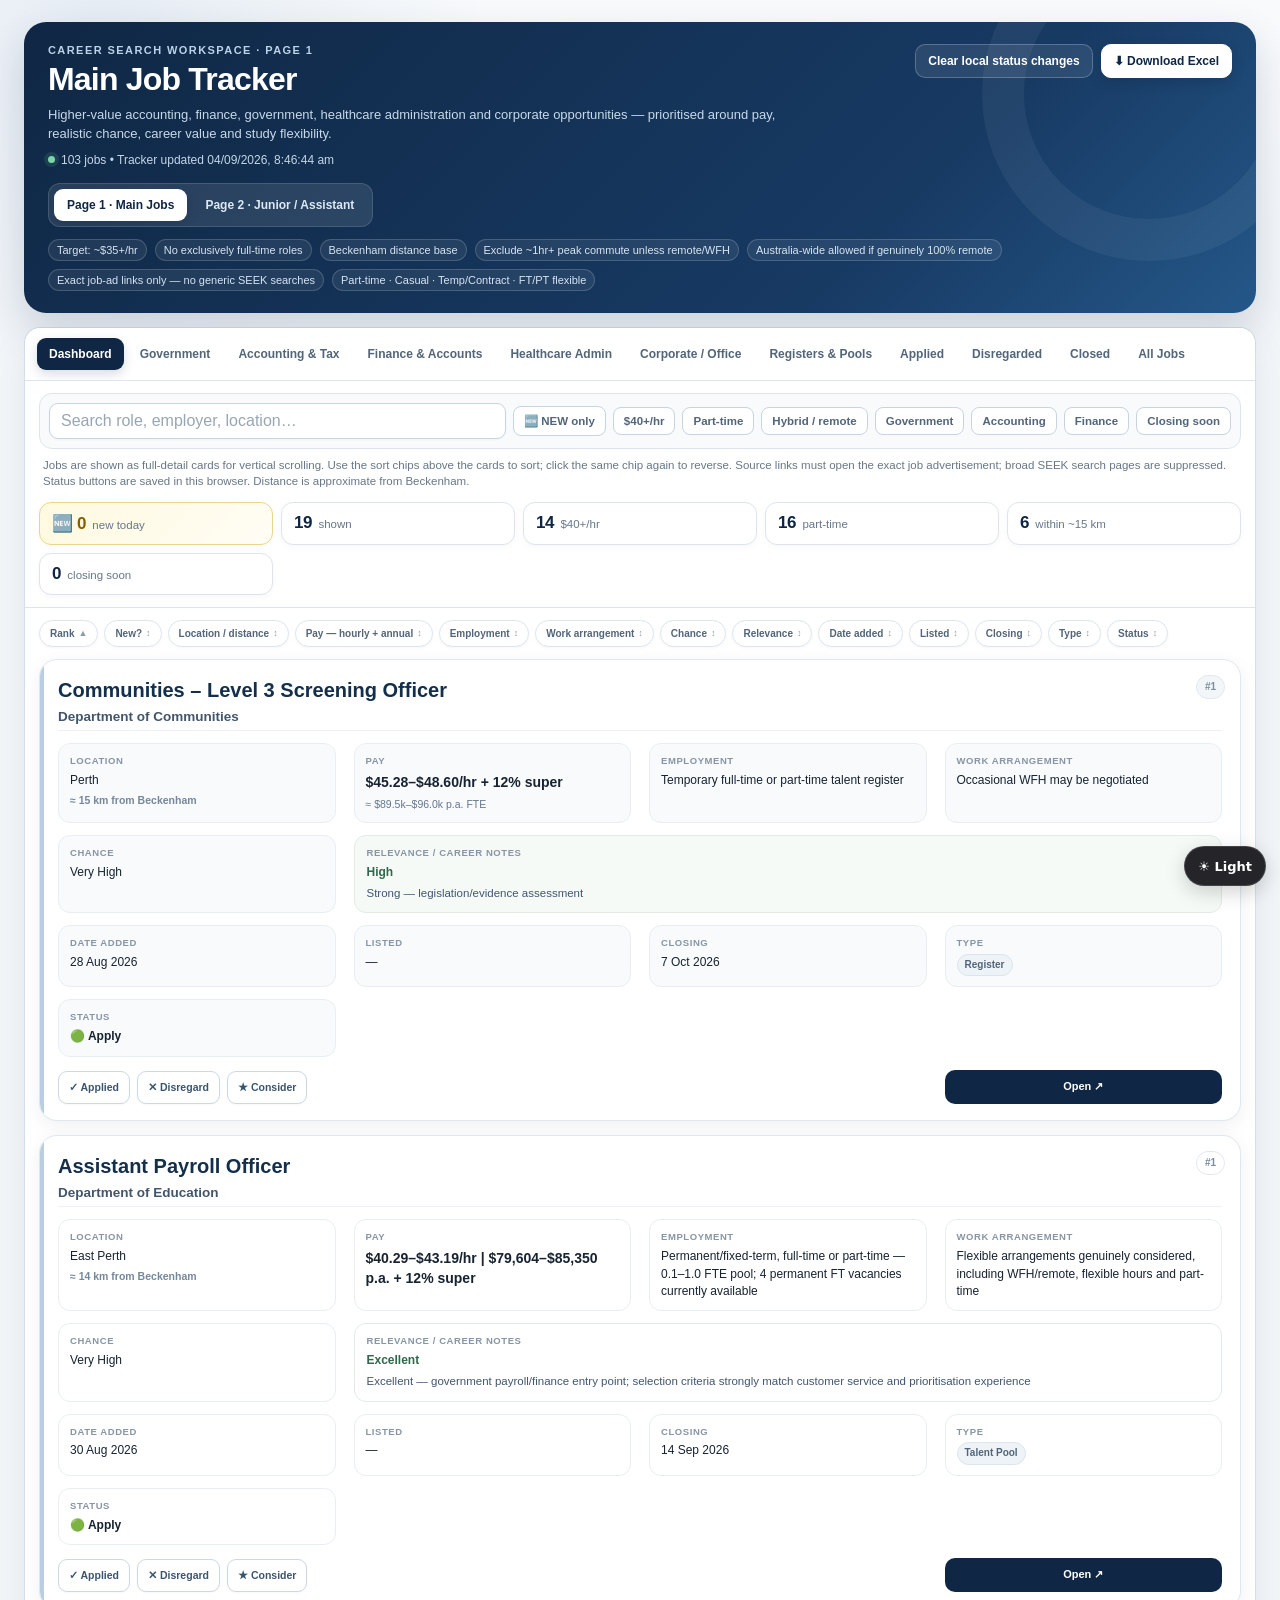
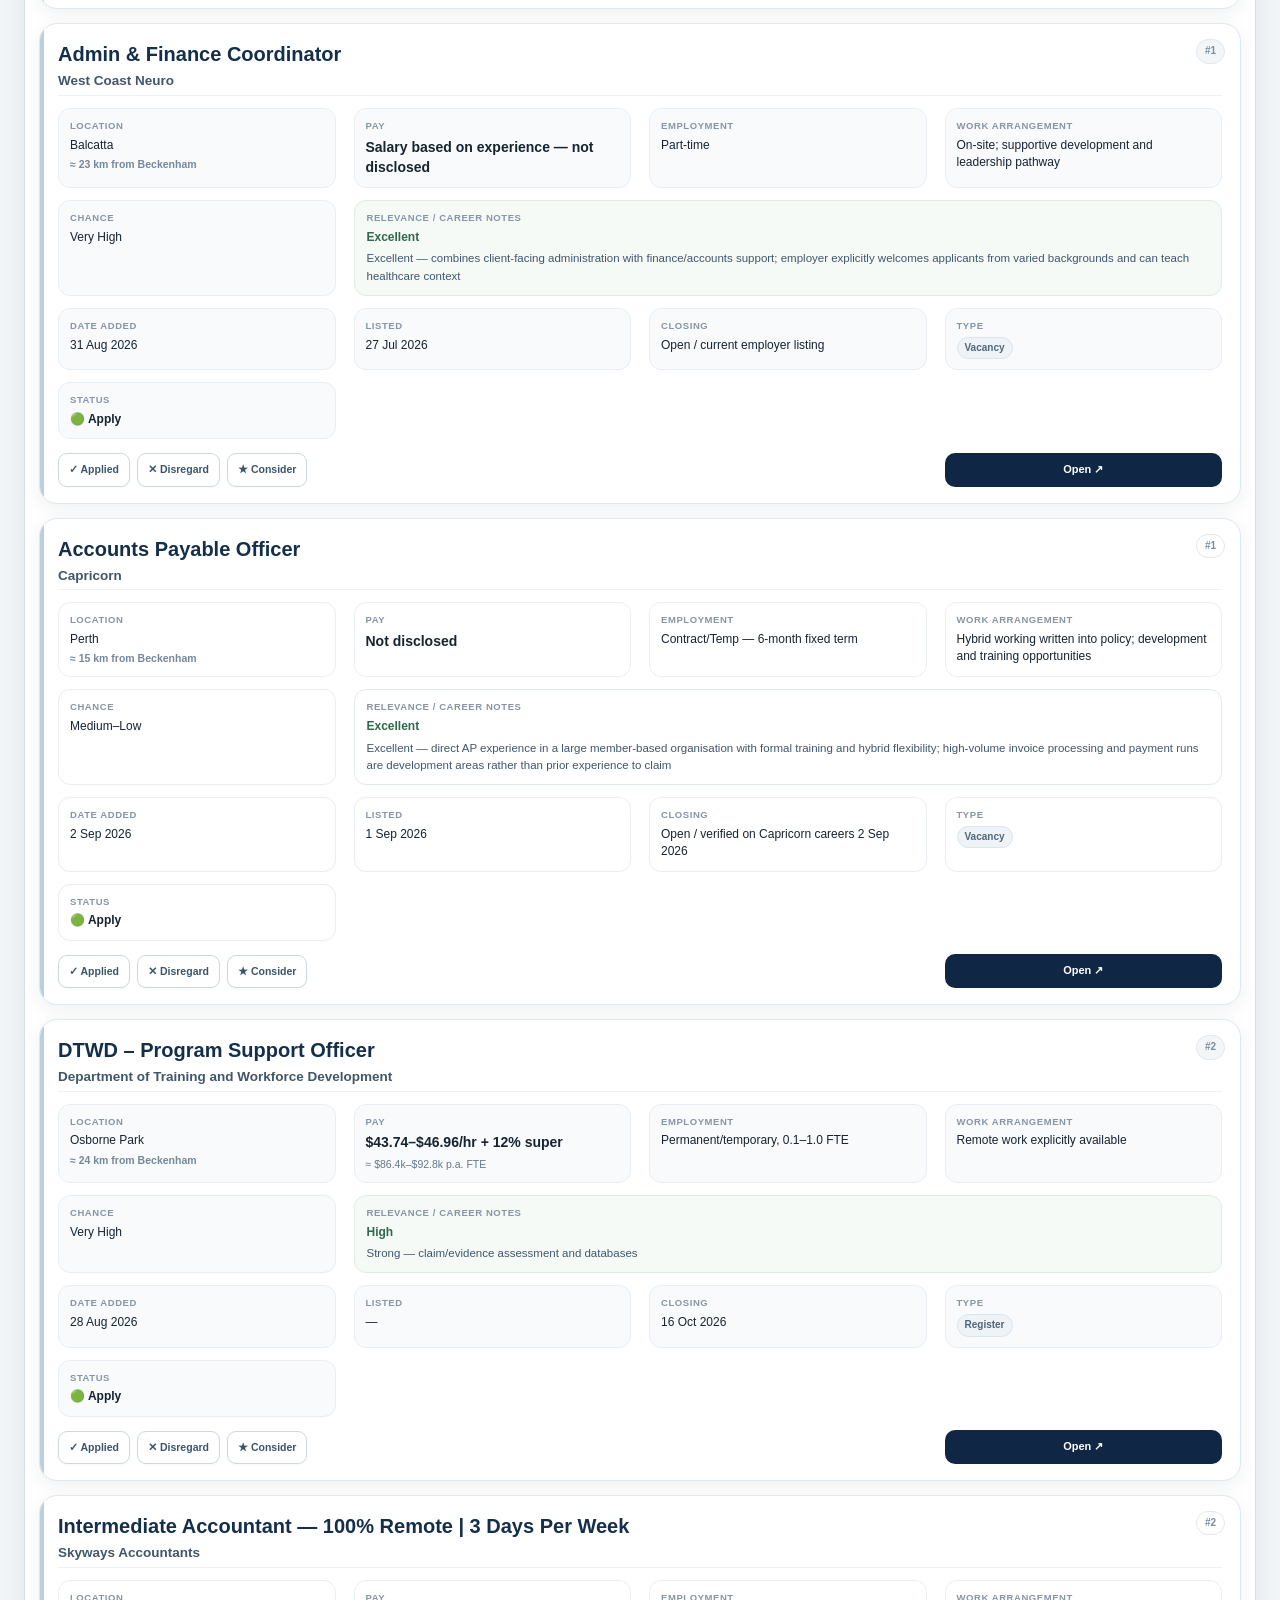
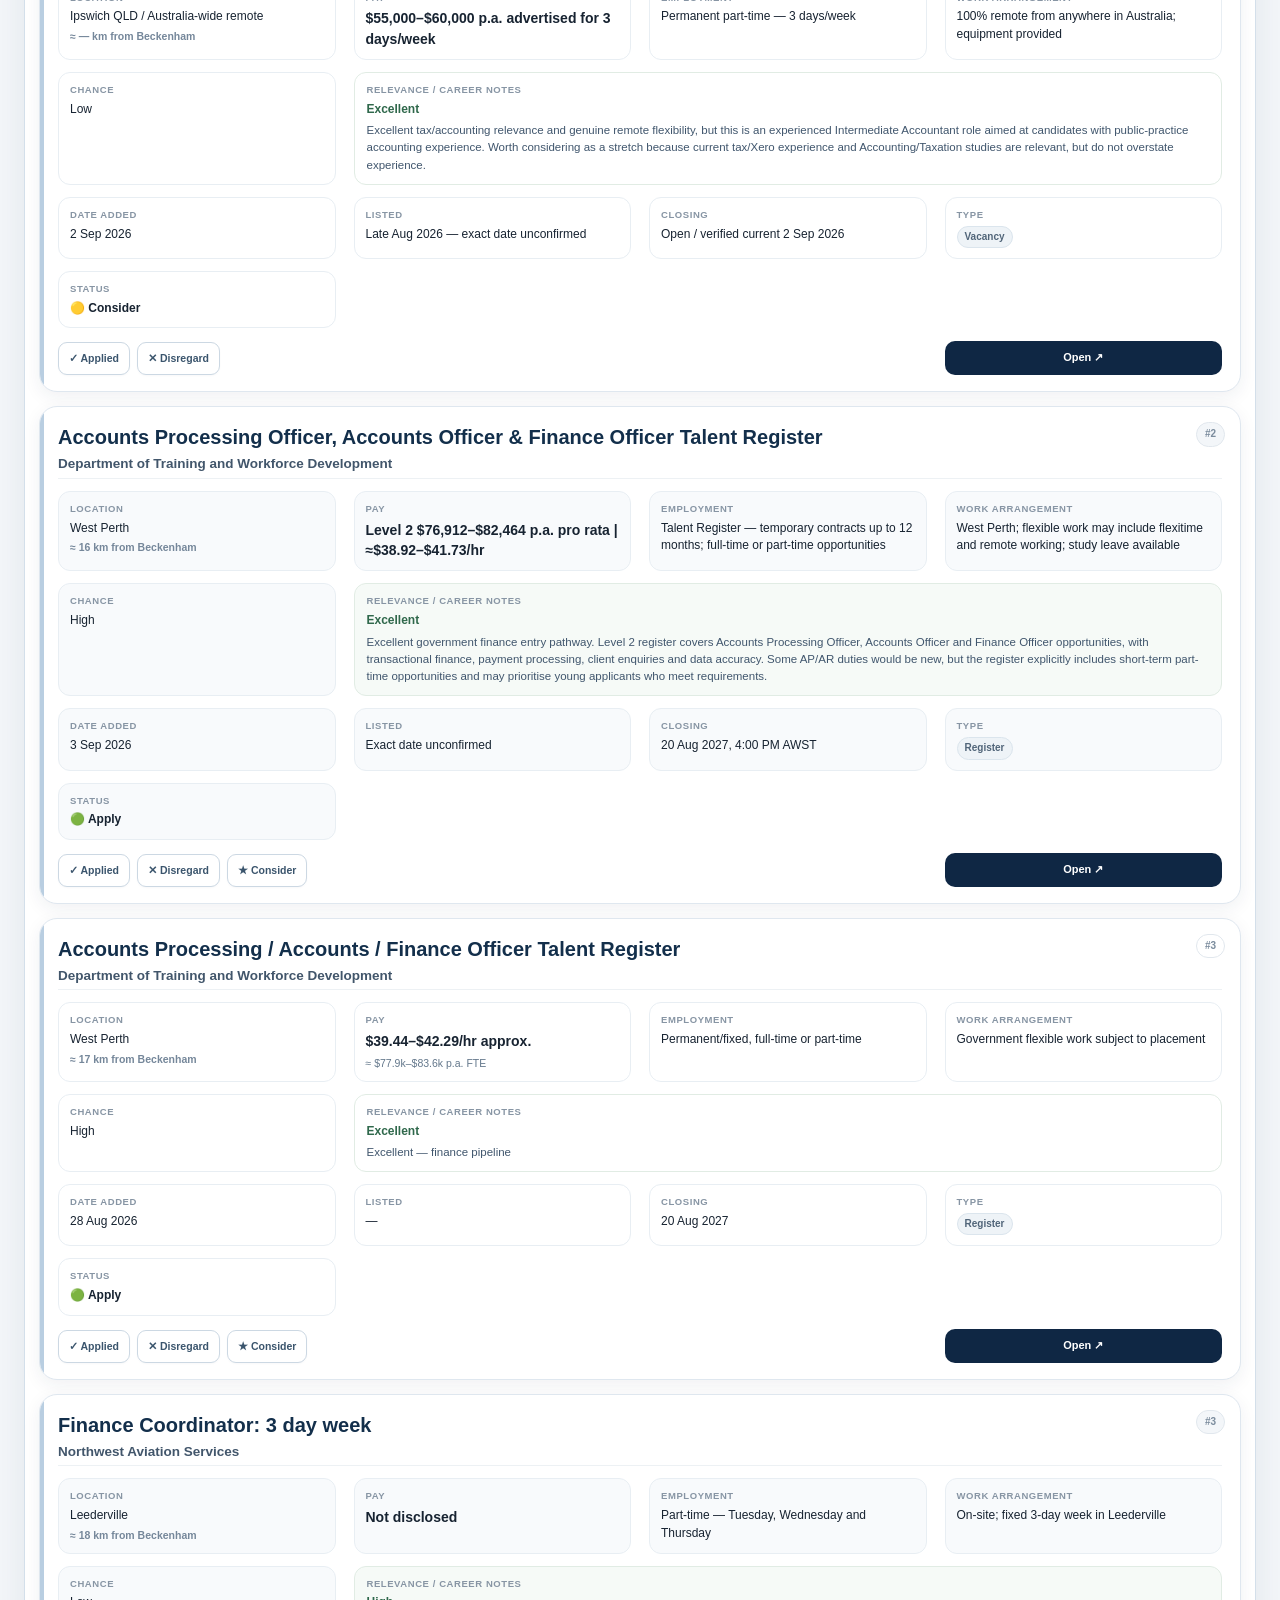
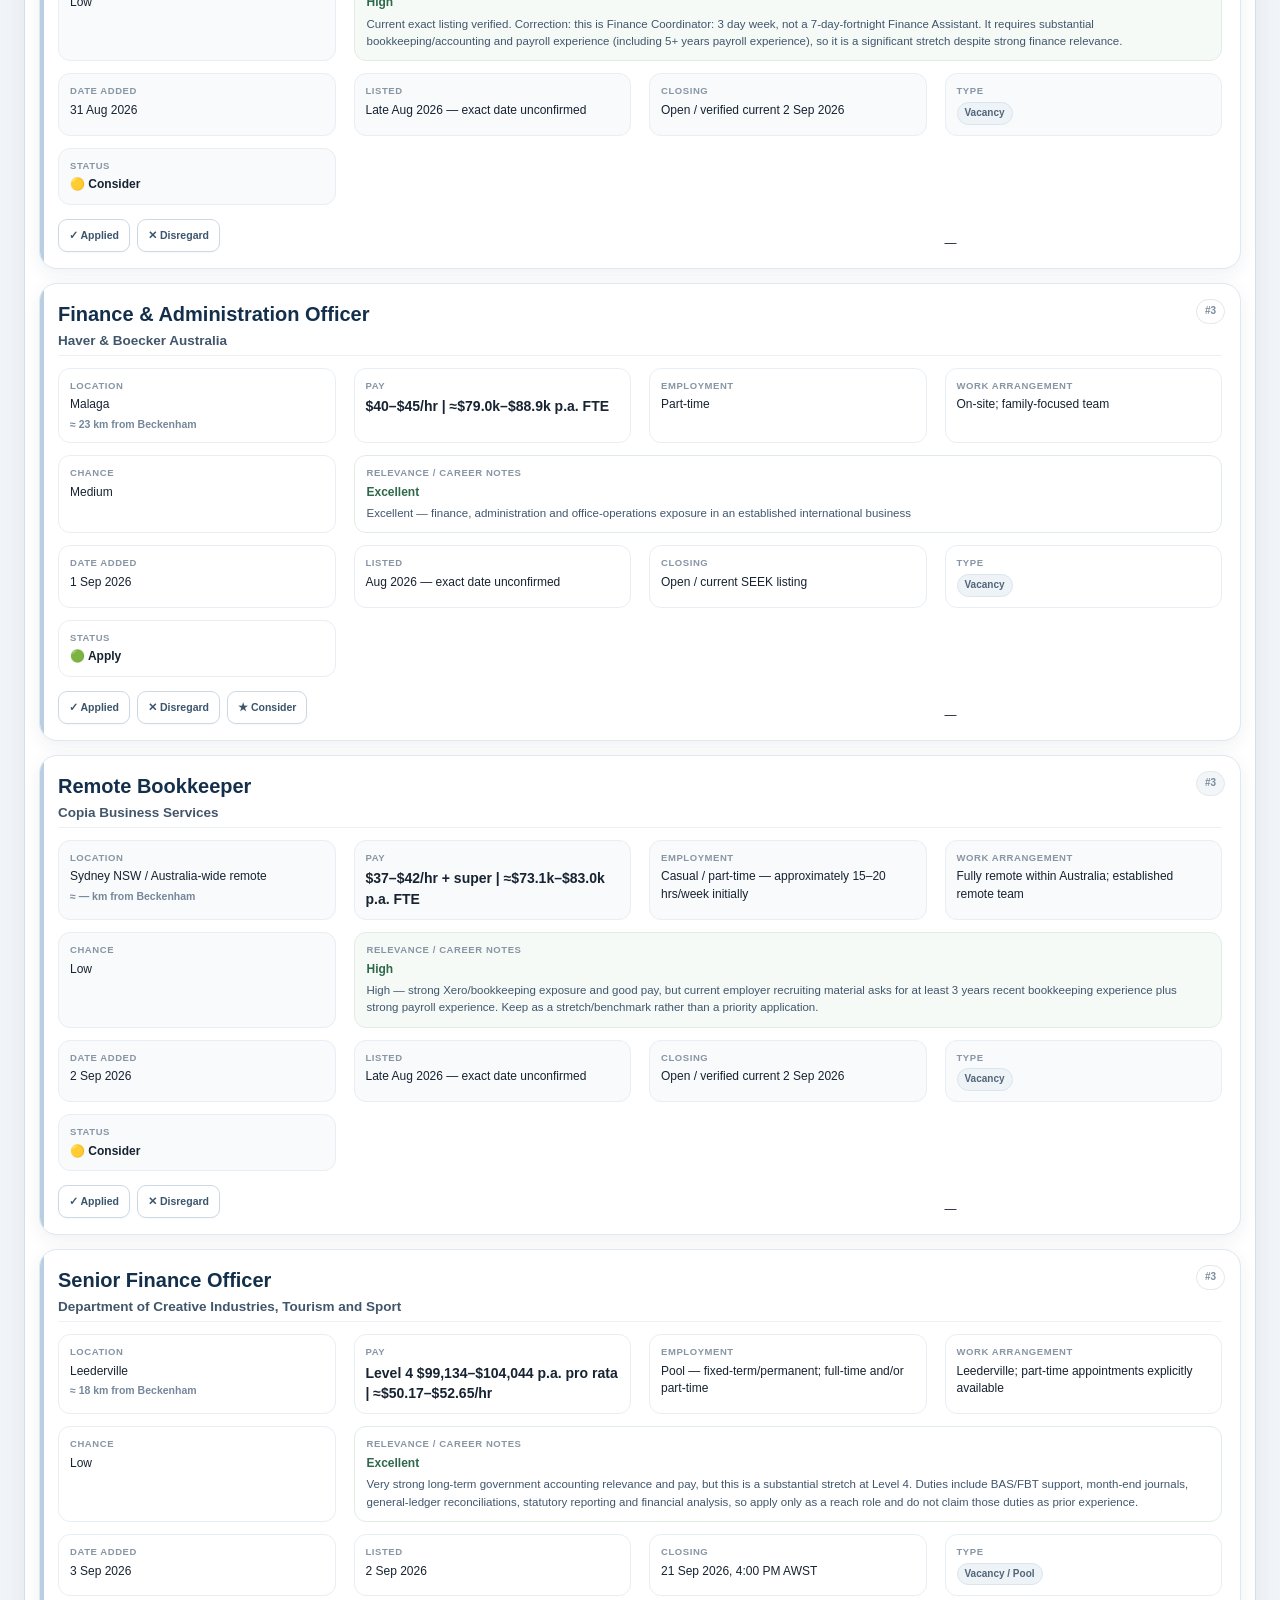
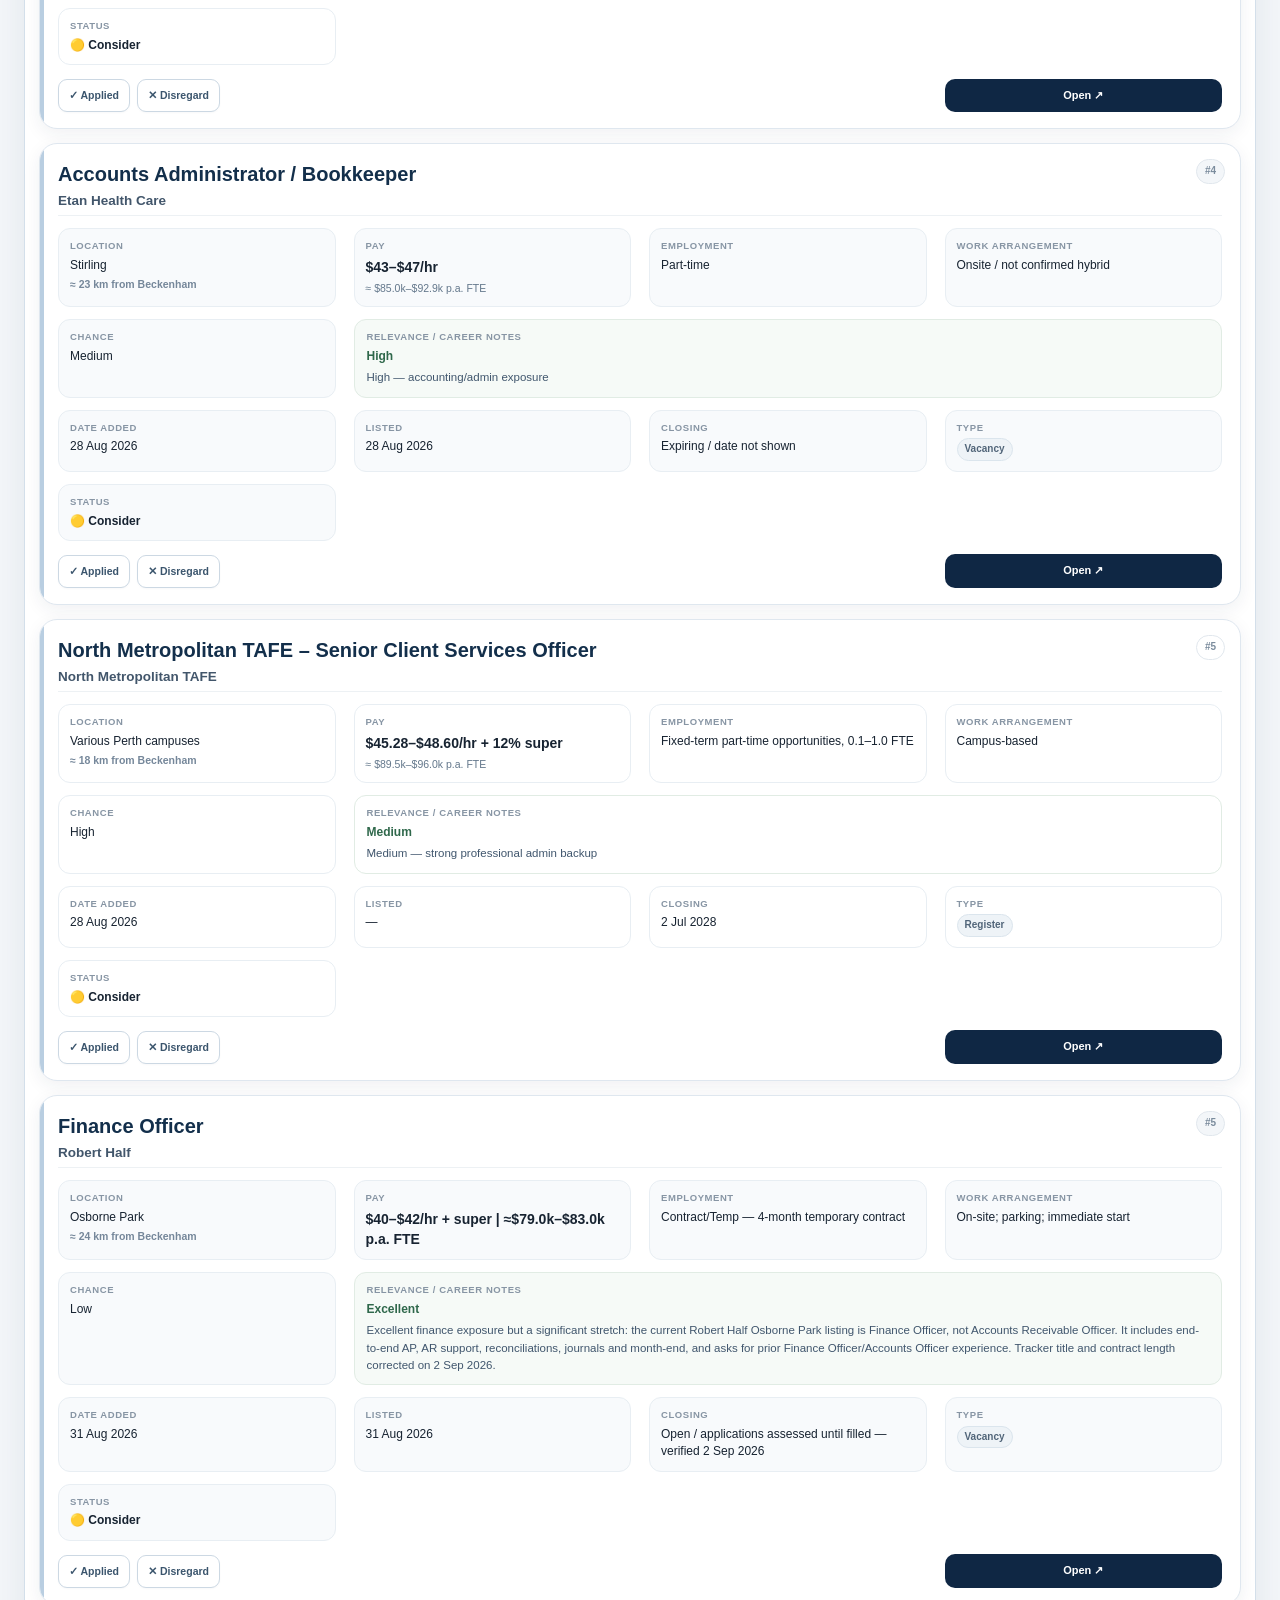
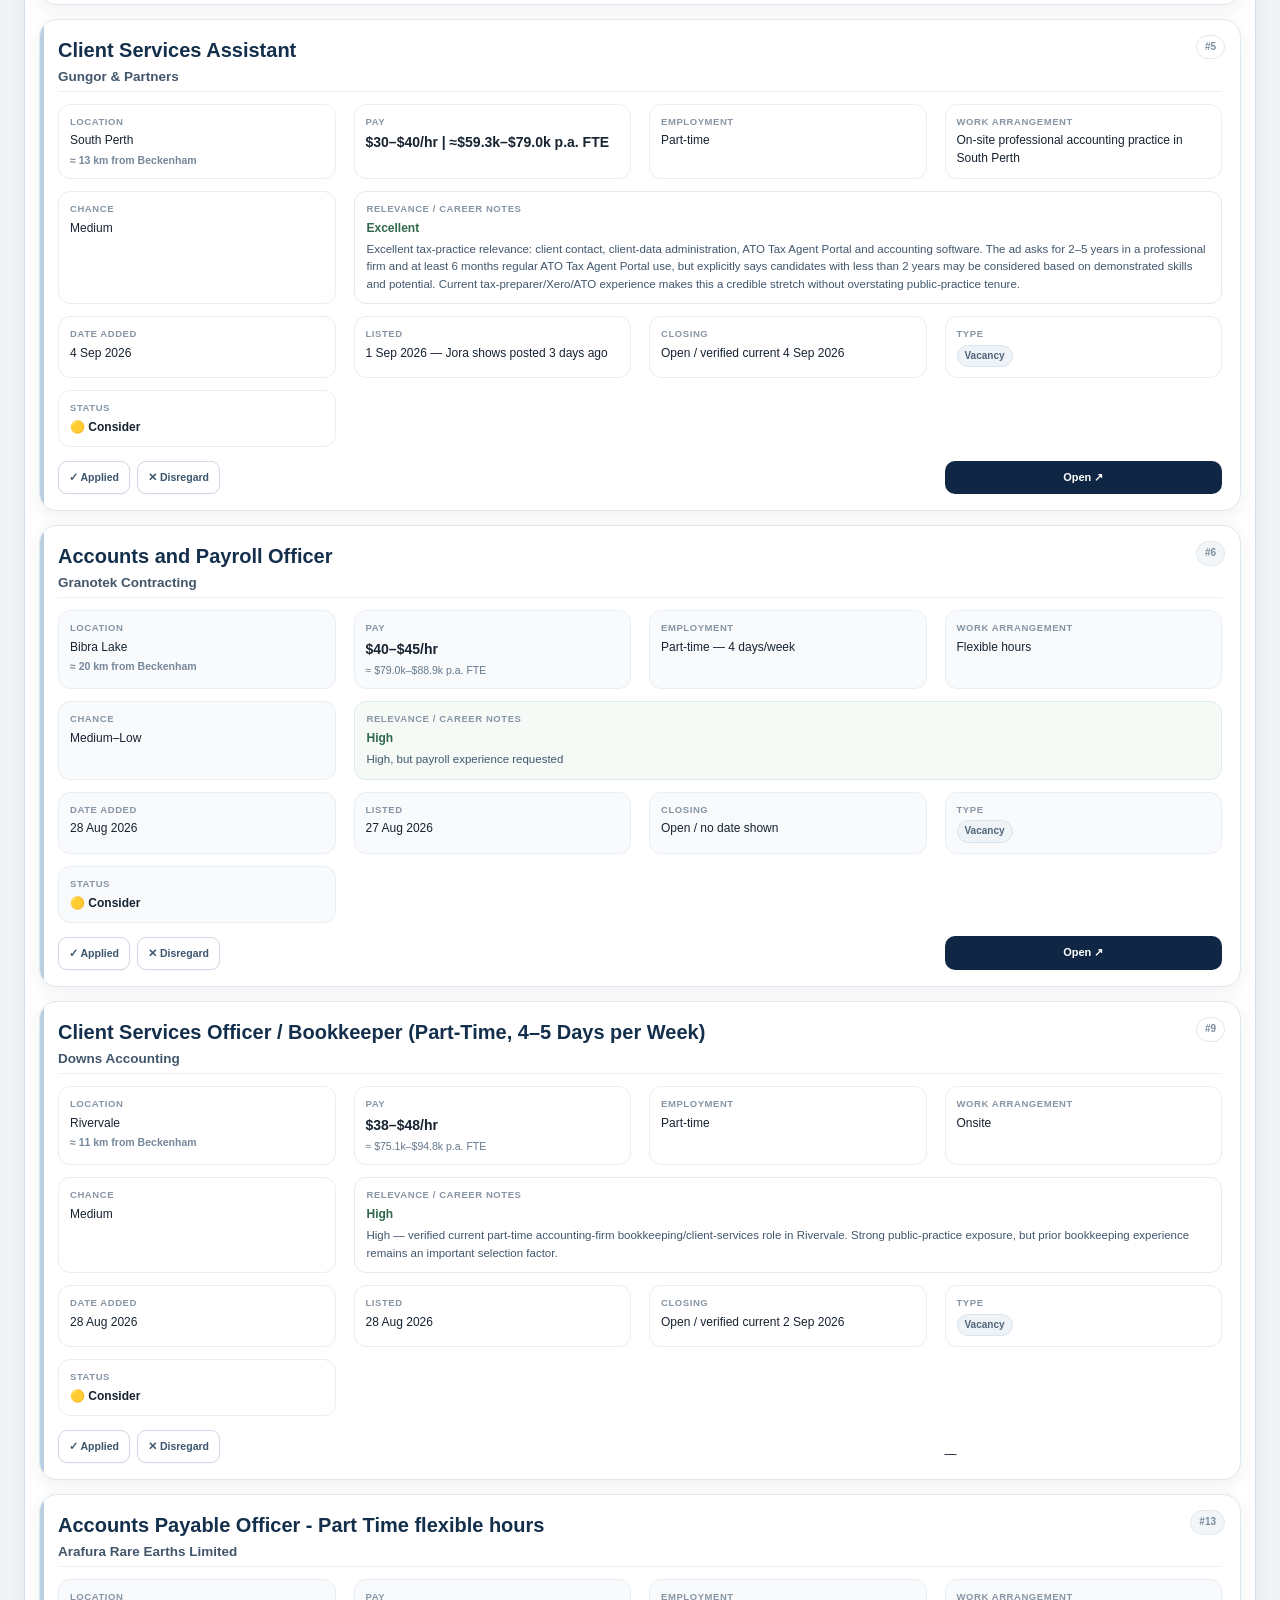
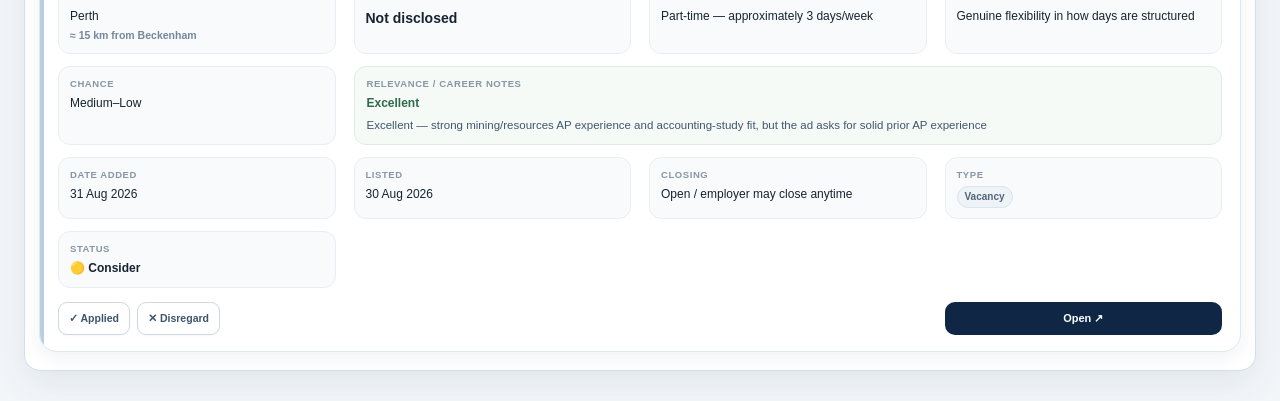
==== index.html @ 9e6ef03d "Use vertical card layout on main tracker" ====
<!doctype html>
<html lang="en">
<head>
<meta charset="utf-8">
<meta name="viewport" content="width=device-width,initial-scale=1">
<meta http-equiv="Cache-Control" content="no-cache, no-store, must-revalidate">
<meta http-equiv="Pragma" content="no-cache">
<meta http-equiv="Expires" content="0">
<title>CJ Job Application Tracker</title>
<meta name="description" content="Interactive accounting, finance, tax, government and administration job tracker.">
<link rel="stylesheet" href="styles.css?v=20260831-mobilecards1">
<link rel="stylesheet" href="cards.css?v=20260904-cardlayout1">
</head>
<body>
<div class="app">
  <header class="hero">
    <div class="topbar">
      <div class="brand">
        <div class="eyebrow">Career Search Workspace · Page 1</div>
        <h1>Main Job Tracker</h1>
        <div class="subtitle">Higher-value accounting, finance, government, healthcare administration and corporate opportunities — prioritised around pay, realistic chance, career value and study flexibility.</div>
        <div class="updated" id="updated">Starting tracker…</div>
      </div>
      <div class="actions">
        <button class="btn" onclick="clearLocalStatuses()">Clear local status changes</button>
        <button class="btn download" onclick="downloadExcel()">⬇ Download Excel</button>
      </div>
    </div>
    <nav class="page-switch" aria-label="Tracker pages">
      <a class="page-link active" href="index.html">Page 1 · Main Jobs</a>
      <a class="page-link" href="junior.html">Page 2 · Junior / Assistant</a>
    </nav>
    <div class="criteria-note">
      <span class="criteria-chip">Target: ~$35+/hr</span>
      <span class="criteria-chip">No exclusively full-time roles</span>
      <span class="criteria-chip">Beckenham distance base</span>
      <span class="criteria-chip">Exclude ~1hr+ peak commute unless remote/WFH</span>
      <span class="criteria-chip">Australia-wide allowed if genuinely 100% remote</span>
      <span class="criteria-chip">Exact job-ad links only — no generic SEEK searches</span>
      <span class="criteria-chip">Part-time · Casual · Temp/Contract · FT/PT flexible</span>
    </div>
  </header>
  <main class="workspace">
    <div class="tabs" id="tabs"></div>
    <div class="toolbar">
      <div class="controls">
        <input id="search" class="search" placeholder="Search role, employer, location…" oninput="render()">
        <button class="filter" data-filter="new" onclick="toggleFilter(this)">🆕 NEW only</button>
        <button class="filter" data-filter="40" onclick="toggleFilter(this)">$40+/hr</button>
        <button class="filter" data-filter="part" onclick="toggleFilter(this)">Part-time</button>
        <button class="filter" data-filter="hybrid" onclick="toggleFilter(this)">Hybrid / remote</button>
        <button class="filter" data-filter="gov" onclick="toggleFilter(this)">Government</button>
        <button class="filter" data-filter="acct" onclick="toggleFilter(this)">Accounting</button>
        <button class="filter" data-filter="fin" onclick="toggleFilter(this)">Finance</button>
        <button class="filter" data-filter="soon" onclick="toggleFilter(this)">Closing soon</button>
      </div>
      <div class="hint">Jobs are shown as full-detail cards for vertical scrolling. Use the sort chips above the cards to sort; click the same chip again to reverse. Source links must open the exact job advertisement; broad SEEK search pages are suppressed. Status buttons are saved in this browser. Distance is approximate from Beckenham.</div>
    </div>
    <div class="summary" id="summary"></div>
    <div class="tablewrap"><table id="tbl"><tr><td class="empty">Starting tracker…</td></tr></table></div>
  </main>
</div>
<script src="tracker-app.js?v=20260831-ui2"></script>
<script src="tracker-audit-overrides.js?v=20260902-fullaudit1"></script>
<script src="tracker-audit-livefix.js?v=20260904-gmailsync1"></script>
<script src="exact-source-policy.js?v=20260904-exact1"></script>
<script src="dark-mode.js"></script>
</body>
</html>
---- styles.css ----
:root{
  --nav:#0f2744;
  --nav-2:#173a63;
  --blue:#2463a3;
  --blue-2:#eaf2fb;
  --accent:#2f6ea8;
  --line:#dce5ee;
  --line-strong:#c7d4e1;
  --text:#172331;
  --muted:#667789;
  --muted-2:#8a98a6;
  --bg:#f3f6f9;
  --surface:#ffffff;
  --surface-2:#f8fafc;
  --success:#1f7a4d;
  --warning:#9a6b00;
  --shadow:0 12px 34px rgba(25,46,72,.08);
  --shadow-sm:0 4px 14px rgba(25,46,72,.06);
  --radius:16px;
}

*{box-sizing:border-box}
html{scroll-behavior:smooth}
body{
  margin:0;
  font-family:Inter,ui-sans-serif,-apple-system,BlinkMacSystemFont,"Segoe UI",Arial,sans-serif;
  color:var(--text);
  background:
    radial-gradient(circle at 8% 0%, rgba(43,101,160,.09), transparent 24rem),
    linear-gradient(180deg,#f8fafc 0,#f3f6f9 220px,#f3f6f9 100%);
  min-height:100vh;
}
button,input{font:inherit}
button,a{transition:background-color .16s ease,border-color .16s ease,color .16s ease,transform .16s ease,box-shadow .16s ease}
a{color:inherit}

.app{width:min(100%,1800px);margin:0 auto;padding:22px 24px 30px}

.hero{
  background:linear-gradient(135deg,var(--nav) 0%,var(--nav-2) 70%,#245788 100%);
  color:white;
  border-radius:22px;
  padding:22px 24px;
  box-shadow:0 18px 40px rgba(15,39,68,.16);
  margin-bottom:14px;
  position:relative;
  overflow:hidden;
}
.hero:after{content:"";position:absolute;right:-60px;top:-95px;width:250px;height:250px;border-radius:50%;border:42px solid rgba(255,255,255,.05);pointer-events:none}
.topbar{display:flex;gap:20px;align-items:flex-start;justify-content:space-between;flex-wrap:wrap;position:relative;z-index:1}
.brand{min-width:260px;max-width:760px}
.eyebrow{font-size:11px;font-weight:800;letter-spacing:.13em;text-transform:uppercase;color:#bcd2e8;margin-bottom:6px}
.brand h1{font-size:clamp(23px,2.5vw,34px);line-height:1.08;margin:0;color:#fff;letter-spacing:-.025em}
.subtitle{font-size:13px;line-height:1.5;color:#c8d9e9;margin-top:8px;max-width:780px}
.updated{font-size:12px;color:#c4d6e7;margin-top:9px;display:flex;align-items:center;gap:6px}
.updated:before{content:"";display:inline-block;width:7px;height:7px;border-radius:50%;background:#7ad5a7;box-shadow:0 0 0 4px rgba(122,213,167,.12)}
.actions{display:flex;gap:8px;flex-wrap:wrap;align-items:center}

.page-switch{display:flex;gap:5px;padding:5px;width:max-content;max-width:100%;overflow:auto;background:rgba(255,255,255,.1);border:1px solid rgba(255,255,255,.13);border-radius:12px;margin-top:16px;position:relative;z-index:1}
.page-link{text-decoration:none;white-space:nowrap;border-radius:9px;padding:9px 13px;font-size:12px;font-weight:750;color:#dce9f4}
.page-link:hover{background:rgba(255,255,255,.09);color:#fff}
.page-link.active{background:#fff;color:var(--nav);box-shadow:0 3px 10px rgba(0,0,0,.12)}

.btn{border:1px solid rgba(255,255,255,.22);background:rgba(255,255,255,.09);color:white;padding:9px 12px;border-radius:10px;cursor:pointer;font-weight:700;font-size:12px;box-shadow:none}
.btn:hover{background:rgba(255,255,255,.16);border-color:rgba(255,255,255,.35);transform:translateY(-1px)}
.download{background:#fff;color:var(--nav);border-color:#fff;box-shadow:0 5px 14px rgba(0,0,0,.12)}
.download:hover{background:#f2f7fb;border-color:#f2f7fb;color:var(--nav)}

.workspace{background:rgba(255,255,255,.94);border:1px solid rgba(207,220,232,.9);border-radius:var(--radius);box-shadow:var(--shadow);overflow:hidden}
.tabs{display:flex;gap:4px;overflow-x:auto;white-space:nowrap;padding:10px 12px;position:sticky;top:0;background:rgba(255,255,255,.97);backdrop-filter:blur(12px);border-bottom:1px solid var(--line);z-index:8;scrollbar-width:thin}
.tab{border:1px solid transparent;background:transparent;color:#526579;padding:8px 11px;border-radius:9px;cursor:pointer;font-size:12px;font-weight:750}
.tab:hover{background:#f0f5f9;color:var(--nav)}
.tab.active{background:var(--nav);color:white;box-shadow:0 4px 11px rgba(15,39,68,.16)}

.toolbar{padding:12px 14px 0}
.controls{display:flex;gap:7px;align-items:center;flex-wrap:wrap;background:var(--surface-2);border:1px solid var(--line);border-radius:13px;padding:9px;margin:0}
.search{min-width:260px;flex:1 1 320px;max-width:520px;border:1px solid var(--line-strong);background:#fff;color:var(--text);border-radius:9px;padding:8px 11px;outline:none;box-shadow:0 1px 2px rgba(27,48,70,.03)}
.search:focus{border-color:#8ab3d9;box-shadow:0 0 0 3px rgba(47,110,168,.10)}
.search::placeholder{color:#98a6b3}
.filter{border:1px solid var(--line-strong);background:#fff;color:#526579;padding:7px 10px;border-radius:8px;cursor:pointer;font-size:11.5px;font-weight:700;white-space:nowrap}
.filter:hover{border-color:#9eb8cf;color:var(--nav);background:#fafdff}
.filter.on{background:var(--blue-2);border-color:#9dc1e2;color:#164f82;box-shadow:inset 0 0 0 1px rgba(36,99,163,.06)}

.hint{font-size:11.5px;color:var(--muted);margin:8px 4px 0;line-height:1.45}
.summary{display:grid;grid-template-columns:repeat(5,minmax(120px,1fr));gap:8px;padding:12px 14px}
.kpi{background:#fff;border:1px solid var(--line);border-radius:12px;padding:10px 12px;font-size:11.5px;color:var(--muted);box-shadow:0 2px 6px rgba(24,45,68,.03)}
.kpi b{font-size:17px;color:var(--nav);margin-right:3px;letter-spacing:-.02em}
.newcount{background:linear-gradient(135deg,#fff9df,#fffdf5);border-color:#ead68a}
.newcount b{color:#846000}

.tablewrap{overflow:auto;background:white;border-top:1px solid var(--line);max-height:68vh;scrollbar-color:#b9c7d4 transparent;scrollbar-width:thin}
table{border-collapse:separate;border-spacing:0;width:max-content;min-width:100%;font-size:12px}
th{position:sticky;top:0;background:#edf3f8;color:#36506a;padding:9px 10px;border-right:1px solid #dbe4ec;border-bottom:1px solid #ccd9e4;text-align:left;z-index:3;white-space:nowrap;font-size:10.5px;letter-spacing:.045em;text-transform:uppercase;font-weight:800}
th.sortable{cursor:pointer;user-select:none}
th.sortable:hover{background:#e3edf5;color:var(--nav)}
th .arrow{font-size:9px;margin-left:4px;opacity:.65}
td{padding:9px 10px;border-bottom:1px solid #edf1f4;border-right:1px solid #f0f3f6;vertical-align:top;max-width:330px;line-height:1.38;background:#fff}
tbody tr:nth-child(even) td{background:#fbfcfd}
tbody tr:hover td{background:#f2f7fb}
.role{font-weight:780;min-width:230px;color:#183a59;font-size:12.5px}
.employer{min-width:190px;font-weight:650;color:#31495f}
.distance{white-space:nowrap;font-weight:650;font-size:10.5px;color:#75879a;margin-top:3px}
.annual{font-size:10.5px;color:#63778b;margin-top:4px;white-space:nowrap}
.newpill{display:inline-flex;align-items:center;background:#fff4bd;border:1px solid #e6ca62;color:#795a00;border-radius:999px;padding:3px 7px;font-size:9.5px;font-weight:850;white-space:nowrap}
.status{font-weight:750;white-space:nowrap}
.rowactions{display:flex;gap:4px;flex-wrap:wrap;min-width:205px}
.rowbtn{border:1px solid #ccd8e3;background:#fff;color:#3b556d;padding:5px 7px;border-radius:7px;cursor:pointer;font-size:10.5px;font-weight:700;box-shadow:0 1px 2px rgba(24,45,68,.03)}
.rowbtn:hover{background:#eaf2f8;border-color:#9cb8d0;color:#173d61;transform:translateY(-1px)}
.link{display:inline-flex;align-items:center;color:#1765a5;text-decoration:none;font-weight:750;white-space:nowrap}
.link:hover{text-decoration:underline;color:#0e4c80}
.badge{display:inline-block;padding:3px 7px;border-radius:999px;background:#eef3f7;border:1px solid #dbe5ed;color:#516579;font-size:9.5px;font-weight:750;white-space:nowrap}
.empty,.error{padding:44px;text-align:center;color:#718294;background:#fff!important}
.error{color:#8b1e1e}

.criteria-note{display:flex;align-items:center;gap:8px;flex-wrap:wrap;margin-top:12px;color:#d6e4f1;font-size:11px;position:relative;z-index:1}
.criteria-chip{padding:4px 8px;border:1px solid rgba(255,255,255,.16);background:rgba(255,255,255,.07);border-radius:999px;white-space:nowrap}

@media(max-width:1000px){.summary{grid-template-columns:repeat(3,minmax(110px,1fr))}}

@media(max-width:700px){
  .app{padding:8px}
  body{background:#f3f6f9}
  .hero{padding:15px 14px;border-radius:16px;margin-bottom:9px;box-shadow:0 8px 24px rgba(15,39,68,.13)}
  .hero:after{display:none}
  .brand{min-width:0;width:100%}
  .eyebrow{font-size:9px;margin-bottom:4px}
  .brand h1{font-size:21px}
  .subtitle{font-size:11.5px;line-height:1.4;margin-top:6px}
  .updated{font-size:10.5px;margin-top:8px}
  .actions{width:100%;gap:6px}
  .actions .btn{flex:1 1 auto;text-align:center;padding:8px 9px;font-size:10.5px}
  .page-switch{width:100%;margin-top:12px}
  .page-link{flex:1 0 auto;text-align:center;padding:8px 10px;font-size:10.5px}
  .criteria-note{gap:5px;margin-top:9px;overflow-x:auto;flex-wrap:nowrap;padding-bottom:2px}
  .criteria-chip{font-size:9.5px;padding:4px 7px}

  .workspace{border-radius:14px;background:transparent;border:0;box-shadow:none;overflow:visible}
  .tabs{position:sticky;top:0;border:1px solid var(--line);border-radius:12px;padding:7px;background:rgba(255,255,255,.97);box-shadow:0 4px 14px rgba(25,46,72,.06);margin-bottom:8px}
  .tab{font-size:10.5px;padding:7px 9px}
  .toolbar{padding:0}
  .controls{padding:8px;border-radius:12px;background:#fff;box-shadow:var(--shadow-sm)}
  .search{min-width:100%;max-width:none;font-size:12px;padding:9px 10px}
  .filter{font-size:10px;padding:6px 8px}
  .hint{font-size:10px;margin:7px 5px 0}
  .summary{grid-template-columns:repeat(2,minmax(0,1fr));padding:9px 0;gap:6px}
  .kpi{padding:8px 9px;font-size:10px;border-radius:10px}
  .kpi b{font-size:15px}

  /* Mobile: keep sort controls, turn each data row into a job card. */
  .tablewrap{overflow:visible;max-height:none;border:0;background:transparent;padding:0 0 14px}
  table{display:block;width:100%;min-width:0;font-size:12px}
  thead{display:block;overflow-x:auto;padding:0 0 7px;scrollbar-width:none;-webkit-overflow-scrolling:touch}
  thead::-webkit-scrollbar{display:none}
  thead tr{display:flex;gap:6px;width:max-content;padding:0 1px}
  th{position:static;display:none;border:1px solid var(--line);background:#fff;color:#516579;border-radius:999px;padding:6px 9px;font-size:9.5px;text-transform:none;letter-spacing:0;box-shadow:0 1px 3px rgba(24,45,68,.03)}
  th.sortable{display:block}
  th.sortable:hover{background:#eef5fb}

  tbody{display:grid;gap:12px}
  tbody tr{display:flex;flex-direction:column;position:relative;background:#fff;border:1px solid #dfe7ef;border-radius:18px;padding:15px 15px 14px;box-shadow:0 5px 18px rgba(25,46,72,.065);overflow:hidden}
  tbody tr:after{content:"";position:absolute;left:0;top:0;bottom:0;width:3px;background:#b9cee1}
  tbody tr:hover{box-shadow:0 8px 24px rgba(25,46,72,.10)}
  tbody tr:nth-child(even) td,tbody tr:hover td{background:transparent}
  td{display:block;width:100%;max-width:none;border:0;background:transparent!important;padding:0;line-height:1.4}

  /* Card order */
  td:nth-child(1){order:0;position:absolute;right:13px;top:13px;width:auto;color:#7b8c9d;font-size:9.5px;font-weight:800;background:#f3f6f9!important;border:1px solid #e1e7ed;border-radius:999px;padding:3px 7px}
  td:nth-child(1)::before{content:"#"}
  td:nth-child(2){display:none;order:0;margin-bottom:7px}
  td:nth-child(2):has(.newpill){display:block}
  td:nth-child(3){order:1;padding-right:54px;font-size:17px;line-height:1.22;color:#132f4b;font-weight:800;margin-bottom:4px}
  td:nth-child(4){order:2;font-size:13px;font-weight:650;color:#42566b;margin-bottom:10px}
  td:nth-child(5){order:3;font-size:12px;color:#283d52;margin-bottom:4px}
  td:nth-child(5) .distance{font-size:10.5px;color:#7a8a9b;margin-top:2px}
  td:nth-child(6){order:4;font-size:15px;color:#15283c;margin:7px 0 10px;line-height:1.35}
  td:nth-child(6) b{font-weight:800}
  td:nth-child(6) .annual{white-space:normal;font-size:10.5px;margin-top:2px;color:#6b7e90}

  /* Key details presented like compact listing bullets. */
  td:nth-child(7),td:nth-child(8){order:5;display:grid;grid-template-columns:12px 1fr;gap:6px;font-size:11.5px;color:#40566d;padding:3px 0}
  td:nth-child(7)::before,td:nth-child(8)::before{content:"•";font-weight:900;color:#6c87a2}
  td:nth-child(8){order:6}

  td:nth-child(9),td:nth-child(10),td:nth-child(14),td:nth-child(15){display:flex;align-items:center;gap:6px;width:max-content;max-width:100%;border-radius:999px;padding:5px 8px!important;font-size:10px;margin-top:7px}
  td:nth-child(9){order:7;background:#edf5fb!important;color:#315b80;font-weight:700}
  td:nth-child(9)::before{content:"Chance:";font-weight:500;color:#71879a}
  td:nth-child(10){order:8;background:#eef7f1!important;color:#2f684b}
  td:nth-child(10)::before{content:"Fit:";font-weight:600;color:#668673}
  td:nth-child(10) div{display:none}

  td:nth-child(11),td:nth-child(12),td:nth-child(13){order:9;display:grid;grid-template-columns:78px 1fr;gap:8px;border-top:1px solid #eef2f5;padding-top:6px!important;margin-top:6px;font-size:10.5px;color:#53687c}
  td:nth-child(11)::before{content:"Added";font-weight:750;color:#8a98a6}
  td:nth-child(12){order:10}
  td:nth-child(12)::before{content:"Listed";font-weight:750;color:#8a98a6}
  td:nth-child(13){order:11}
  td:nth-child(13)::before{content:"Closing";font-weight:750;color:#8a98a6}

  td:nth-child(14){order:12;background:#f2f5f8!important;color:#526579}
  td:nth-child(14)::before{content:"Type:";font-weight:500;color:#8a98a6}
  td:nth-child(14) .badge{padding:0;border:0;background:transparent;font-size:10px;color:inherit}
  td:nth-child(15){order:13;background:#f6f8fa!important;color:#344d64;font-weight:750}
  td:nth-child(15)::before{content:"Status:";font-weight:500;color:#8a98a6}

  td:nth-child(16){order:14;margin-top:12px;padding-top:11px!important;border-top:1px solid #e9eef3}
  .rowactions{display:grid;grid-template-columns:repeat(2,minmax(0,1fr));gap:7px;min-width:0}
  .rowbtn{width:100%;padding:8px 7px;border-radius:9px;font-size:10.5px;background:#f9fbfc}
  td:nth-child(17){order:15;margin-top:7px}
  td:nth-child(17) .link{display:flex;justify-content:center;width:100%;padding:9px 11px;border-radius:10px;background:var(--nav);color:#fff;text-decoration:none;font-size:11px}
  td:nth-child(17) .link:hover{background:var(--nav-2);text-decoration:none}

  .newpill{font-size:9.5px;padding:3px 7px}
  .empty,.error{display:block!important;position:static!important;width:100%!important;padding:26px 14px!important;border-radius:14px!important;text-align:center}
}
---- cards.css ----
/* Card-first tracker layout: preserve sorting/filtering while removing horizontal table scrolling. */
.tablewrap{
  overflow:visible!important;
  max-height:none!important;
  background:transparent!important;
  border-top:1px solid var(--line);
  padding:12px 14px 18px;
}

table{
  display:block!important;
  width:100%!important;
  min-width:0!important;
  font-size:12px;
}

thead{
  display:block!important;
  padding:0 0 12px;
  overflow:visible!important;
}

thead tr{
  display:flex!important;
  flex-wrap:wrap!important;
  gap:6px!important;
  width:100%!important;
  padding:0!important;
}

th{
  position:static!important;
  display:none!important;
  width:auto!important;
  border:1px solid var(--line)!important;
  border-radius:999px!important;
  background:#fff!important;
  color:#526579!important;
  padding:7px 10px!important;
  font-size:10px!important;
  text-transform:none!important;
  letter-spacing:0!important;
  box-shadow:0 1px 3px rgba(24,45,68,.04);
}

th.sortable{
  display:inline-flex!important;
  align-items:center;
  cursor:pointer;
}

th.sortable:hover{
  background:#eef5fb!important;
  color:var(--nav)!important;
}

tbody{
  display:grid!important;
  grid-template-columns:1fr;
  gap:14px;
}

tbody tr{
  display:grid!important;
  grid-template-columns:repeat(4,minmax(0,1fr));
  gap:12px 18px;
  position:relative;
  background:#fff;
  border:1px solid #dfe7ef;
  border-radius:18px;
  padding:18px 18px 16px;
  box-shadow:0 5px 18px rgba(25,46,72,.065);
  overflow:hidden;
}

tbody tr:after{
  content:"";
  position:absolute;
  left:0;
  top:0;
  bottom:0;
  width:4px;
  background:#b9cee1;
}

tbody tr:hover{
  box-shadow:0 8px 24px rgba(25,46,72,.10);
}

tbody tr:nth-child(even) td,
tbody tr:hover td{
  background:transparent!important;
}

td{
  display:block!important;
  width:auto!important;
  min-width:0!important;
  max-width:none!important;
  border:0!important;
  background:transparent!important;
  padding:0!important;
  line-height:1.45;
  color:var(--text);
}

.role,.employer{min-width:0!important}

/* Rank */
td:nth-child(1){
  position:absolute!important;
  right:15px!important;
  top:15px!important;
  width:auto!important;
  color:#7b8c9d!important;
  font-size:10px!important;
  font-weight:800!important;
  background:#f3f6f9!important;
  border:1px solid #e1e7ed!important;
  border-radius:999px!important;
  padding:4px 8px!important;
  z-index:2;
}
td:nth-child(1)::before{content:"#"}

/* New pill */
td:nth-child(2){
  grid-column:1/-1;
  margin-bottom:-3px;
  min-height:0;
}
td:nth-child(2):not(:has(.newpill)){display:none!important}

/* Title + employer */
td:nth-child(3){
  grid-column:1/-1;
  padding-right:70px!important;
  font-size:20px!important;
  line-height:1.2!important;
  color:#132f4b!important;
  font-weight:820!important;
  margin-bottom:-7px;
}

td:nth-child(4){
  grid-column:1/-1;
  font-size:13.5px!important;
  font-weight:700!important;
  color:#42566b!important;
  padding-bottom:4px!important;
  border-bottom:1px solid #edf1f4!important;
}

/* Detail labels */
td:nth-child(5)::before{content:"Location"}
td:nth-child(6)::before{content:"Pay"}
td:nth-child(7)::before{content:"Employment"}
td:nth-child(8)::before{content:"Work arrangement"}
td:nth-child(9)::before{content:"Chance"}
td:nth-child(10)::before{content:"Relevance / career notes"}
td:nth-child(11)::before{content:"Date added"}
td:nth-child(12)::before{content:"Listed"}
td:nth-child(13)::before{content:"Closing"}
td:nth-child(14)::before{content:"Type"}
td:nth-child(15)::before{content:"Status"}

td:nth-child(n+5):nth-child(-n+15)::before{
  display:block;
  margin-bottom:4px;
  color:#8795a4;
  font-size:9.5px;
  font-weight:850;
  letter-spacing:.06em;
  text-transform:uppercase;
}

td:nth-child(5),td:nth-child(6),td:nth-child(7),td:nth-child(8),
td:nth-child(9),td:nth-child(11),td:nth-child(12),td:nth-child(13),
td:nth-child(14),td:nth-child(15){
  background:#f8fafc!important;
  border:1px solid #e8eef3!important;
  border-radius:12px!important;
  padding:10px 11px!important;
}

td:nth-child(6){font-size:14px}
td:nth-child(6) .annual{white-space:normal!important}

td:nth-child(10){
  grid-column:2/-1;
  background:#f6faf7!important;
  border:1px solid #e1ece4!important;
  border-radius:12px!important;
  padding:10px 12px!important;
}

td:nth-child(10) b{
  display:inline-block;
  margin-bottom:4px;
  color:#2f684b;
}

td:nth-child(10) div{
  display:block!important;
  color:#40566d;
  font-size:11.5px;
  line-height:1.5;
}

.distance{
  white-space:normal!important;
  margin-top:3px!important;
}

.badge{font-size:10px!important}
.status{white-space:normal!important}

/* Actions + source */
td:nth-child(16){
  grid-column:1/4;
  padding-top:2px!important;
}

td:nth-child(17){
  grid-column:4;
  align-self:end;
}

.rowactions{
  display:flex!important;
  flex-wrap:wrap!important;
  gap:7px!important;
  min-width:0!important;
}

.rowbtn{
  width:auto!important;
  padding:8px 10px!important;
  border-radius:9px!important;
  font-size:10.5px!important;
}

td:nth-child(17) .link{
  display:flex!important;
  justify-content:center;
  width:100%;
  padding:9px 11px;
  border-radius:10px;
  background:var(--nav);
  color:#fff;
  text-decoration:none;
  font-size:11px;
}

td:nth-child(17) .link:hover{
  background:var(--nav-2);
  text-decoration:none;
}

.empty,.error{
  display:block!important;
  position:static!important;
  width:100%!important;
  padding:28px 14px!important;
  border-radius:14px!important;
  text-align:center;
}

@media(max-width:900px){
  tbody tr{grid-template-columns:repeat(2,minmax(0,1fr))}
  td:nth-child(10){grid-column:1/-1}
  td:nth-child(16){grid-column:1}
  td:nth-child(17){grid-column:2}
}

@media(max-width:700px){
  .tablewrap{padding:0 0 14px!important;border-top:0}
  thead{padding:0 0 9px}
  thead tr{gap:5px!important}
  th.sortable{padding:6px 8px!important;font-size:9.5px!important}
  tbody{gap:12px!important}
  tbody tr{
    grid-template-columns:1fr!important;
    gap:9px!important;
    padding:15px 15px 14px!important;
  }
  td:nth-child(2),td:nth-child(3),td:nth-child(4),td:nth-child(5),td:nth-child(6),td:nth-child(7),td:nth-child(8),td:nth-child(9),td:nth-child(10),td:nth-child(11),td:nth-child(12),td:nth-child(13),td:nth-child(14),td:nth-child(15),td:nth-child(16),td:nth-child(17){grid-column:1/-1!important}
  td:nth-child(3){font-size:17px!important;padding-right:55px!important}
  td:nth-child(4){font-size:12.5px!important}
  td:nth-child(16){margin-top:3px}
  td:nth-child(17){margin-top:-2px}
  .rowactions{display:grid!important;grid-template-columns:repeat(2,minmax(0,1fr))!important}
  .rowbtn{width:100%!important}
}
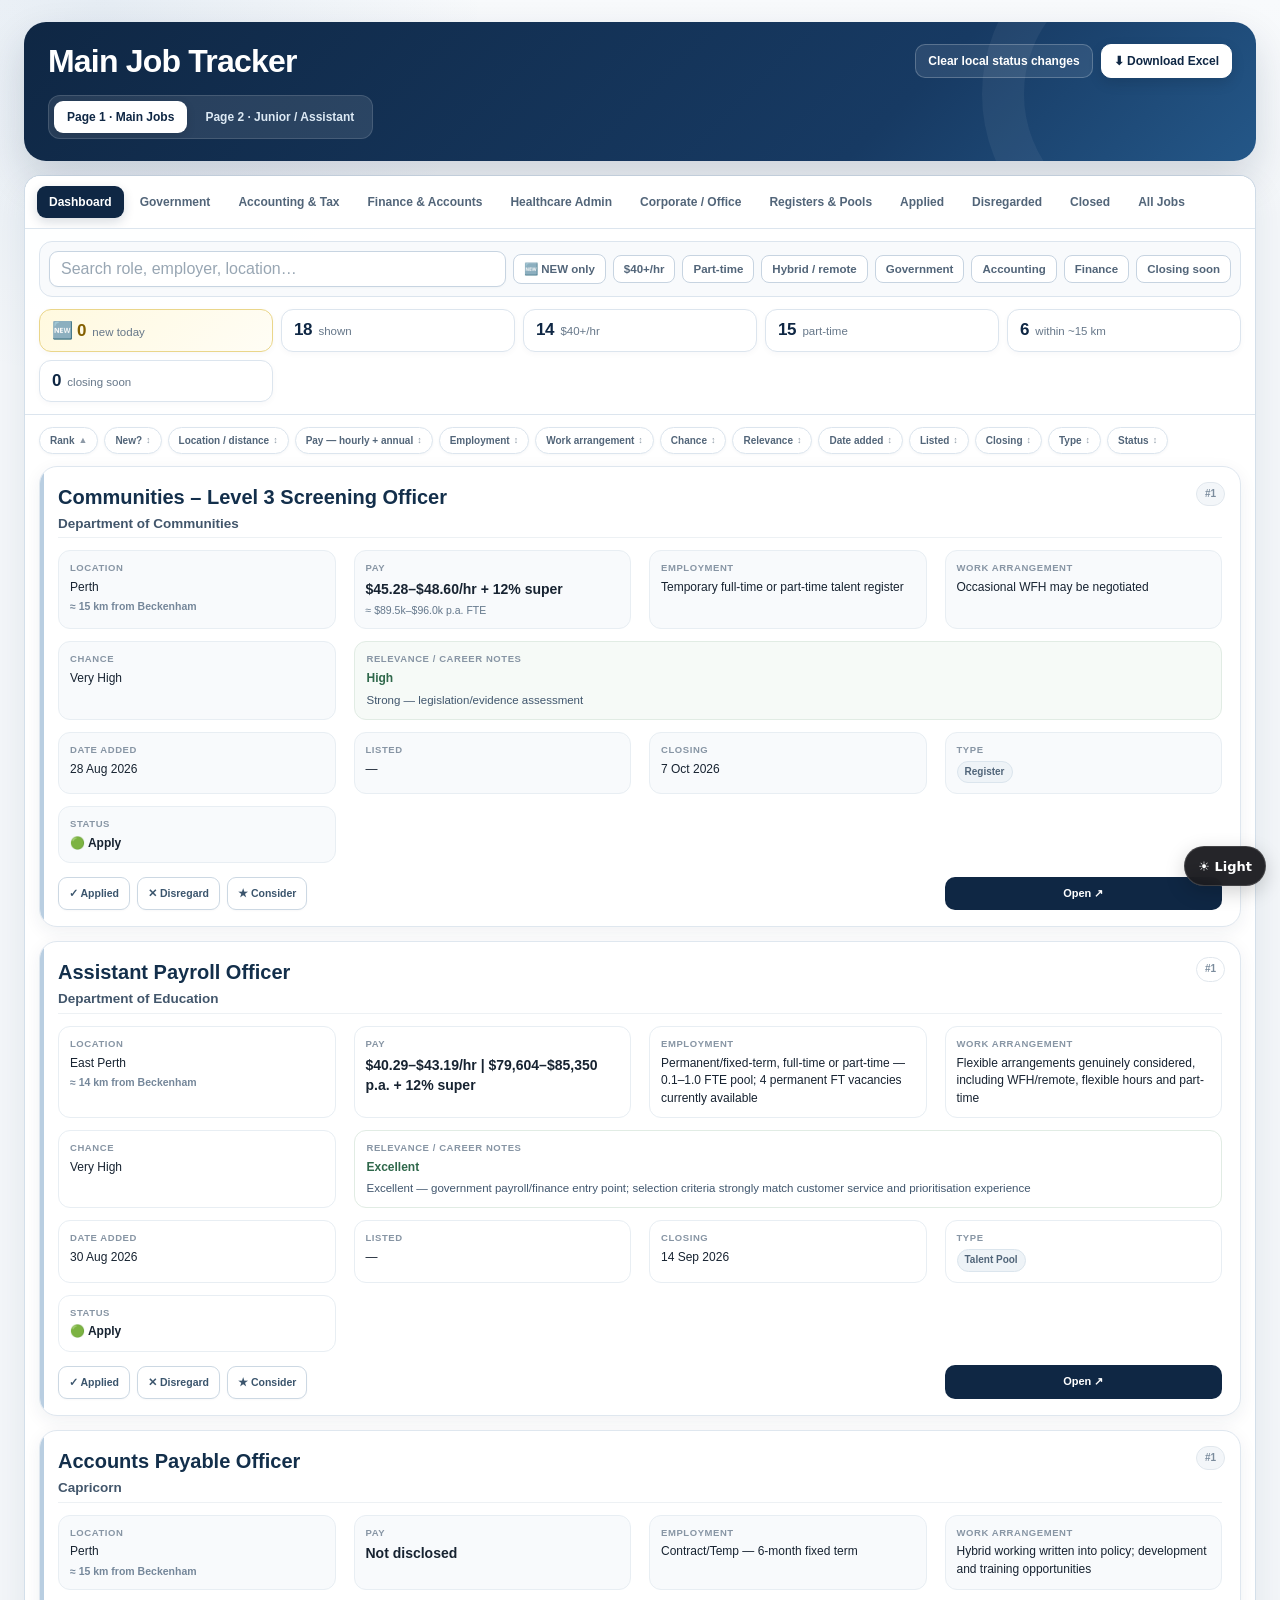
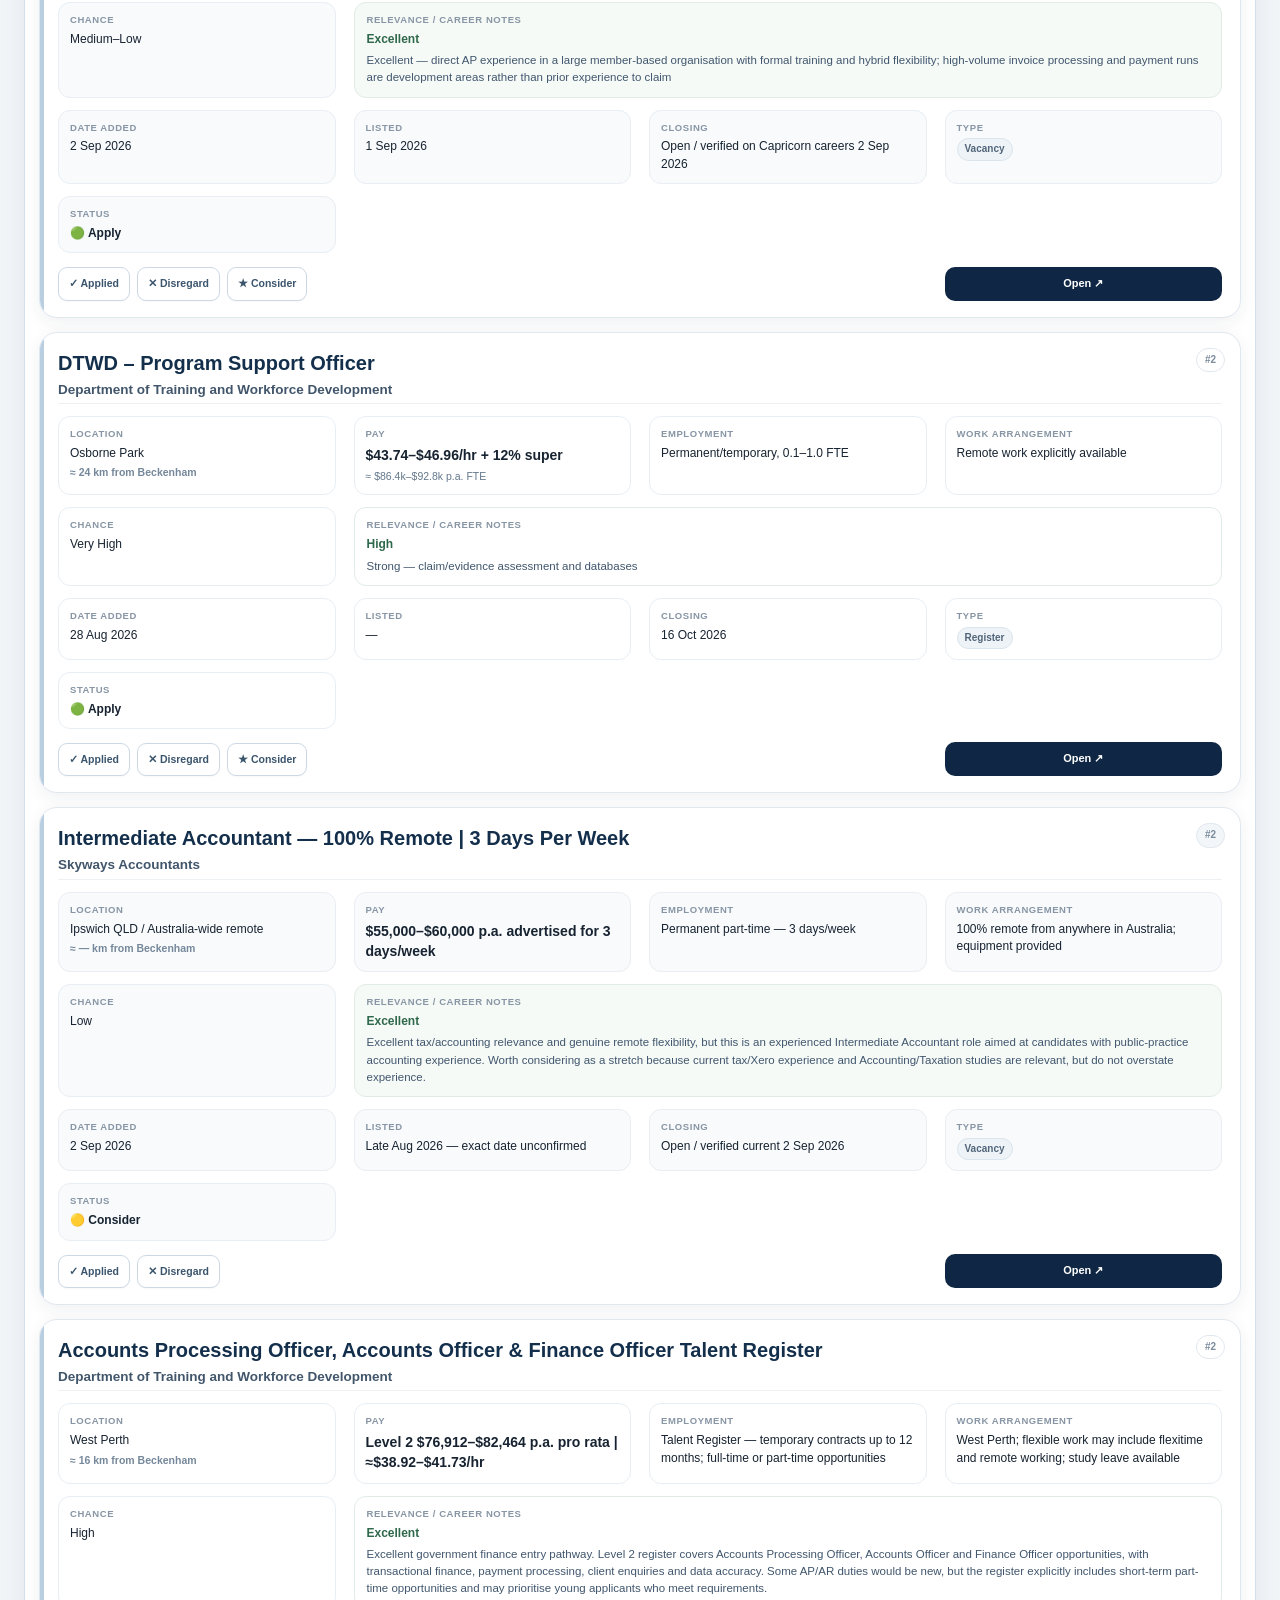
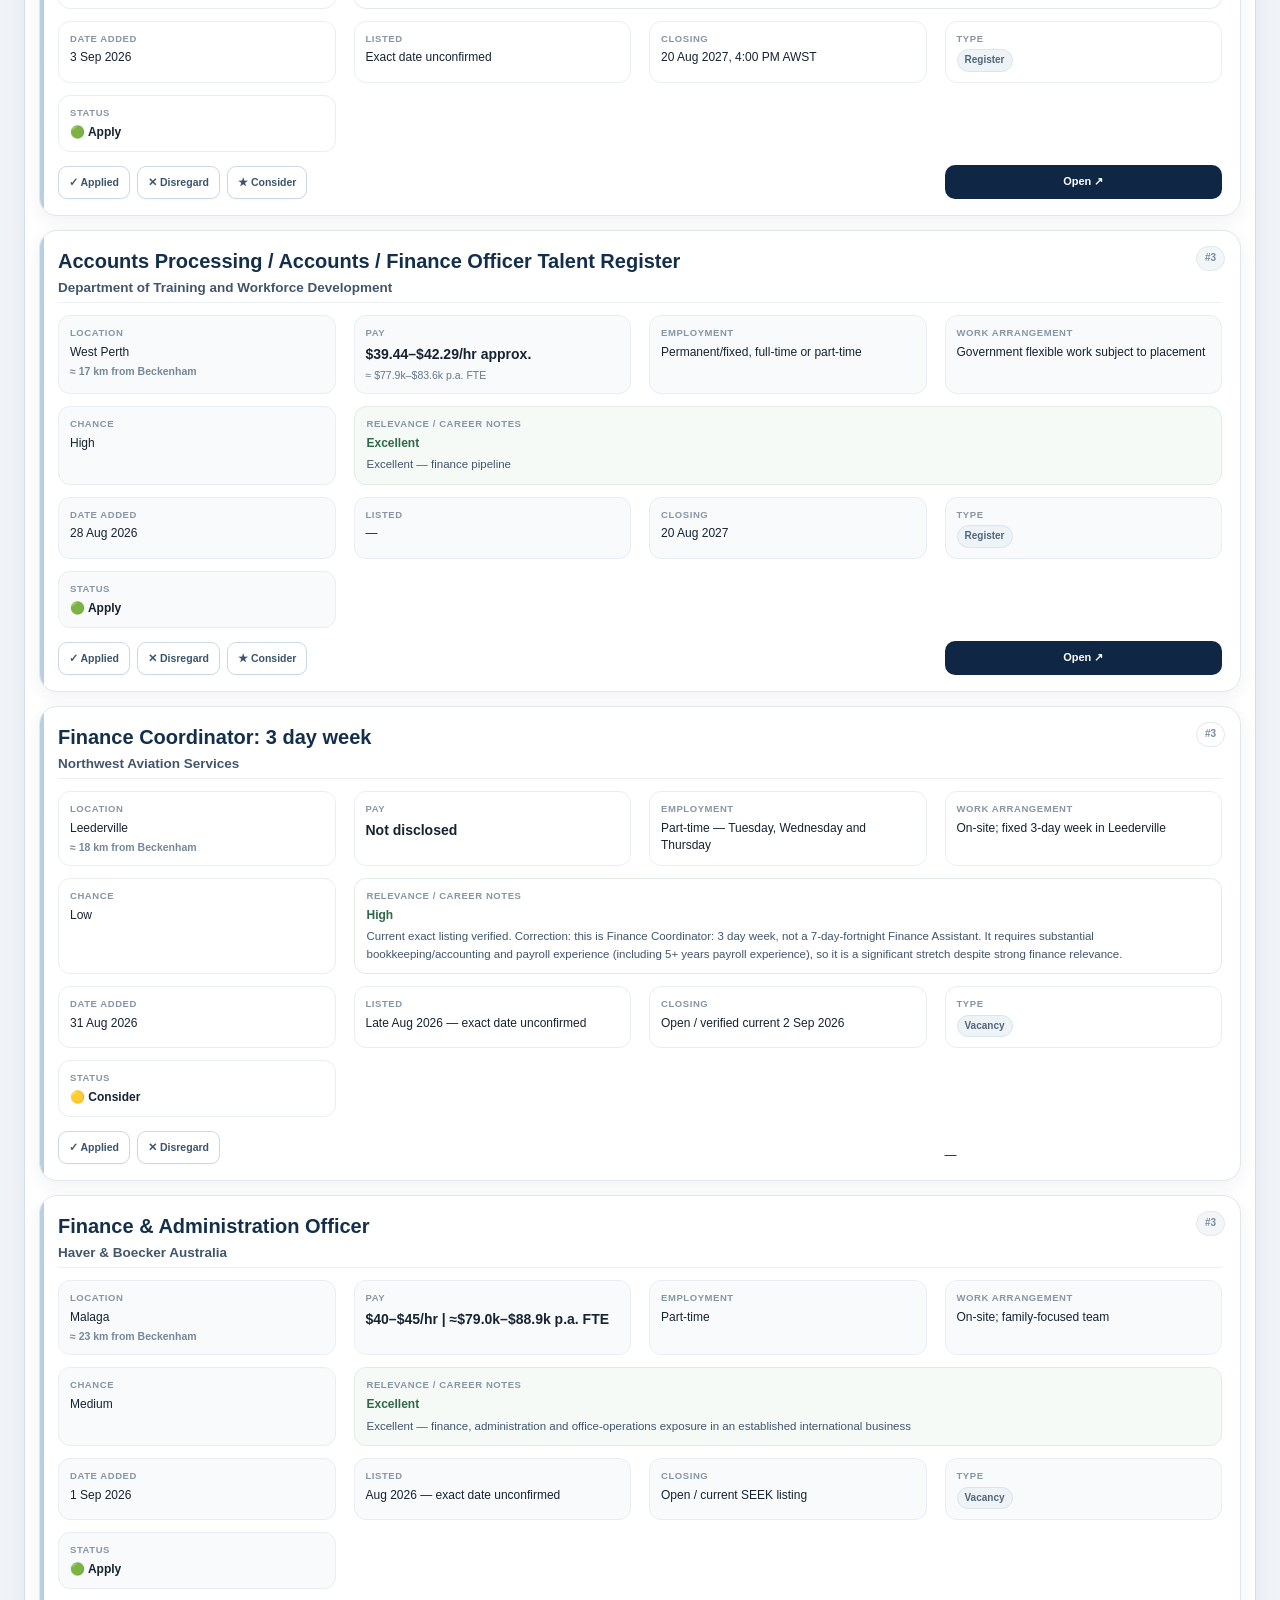
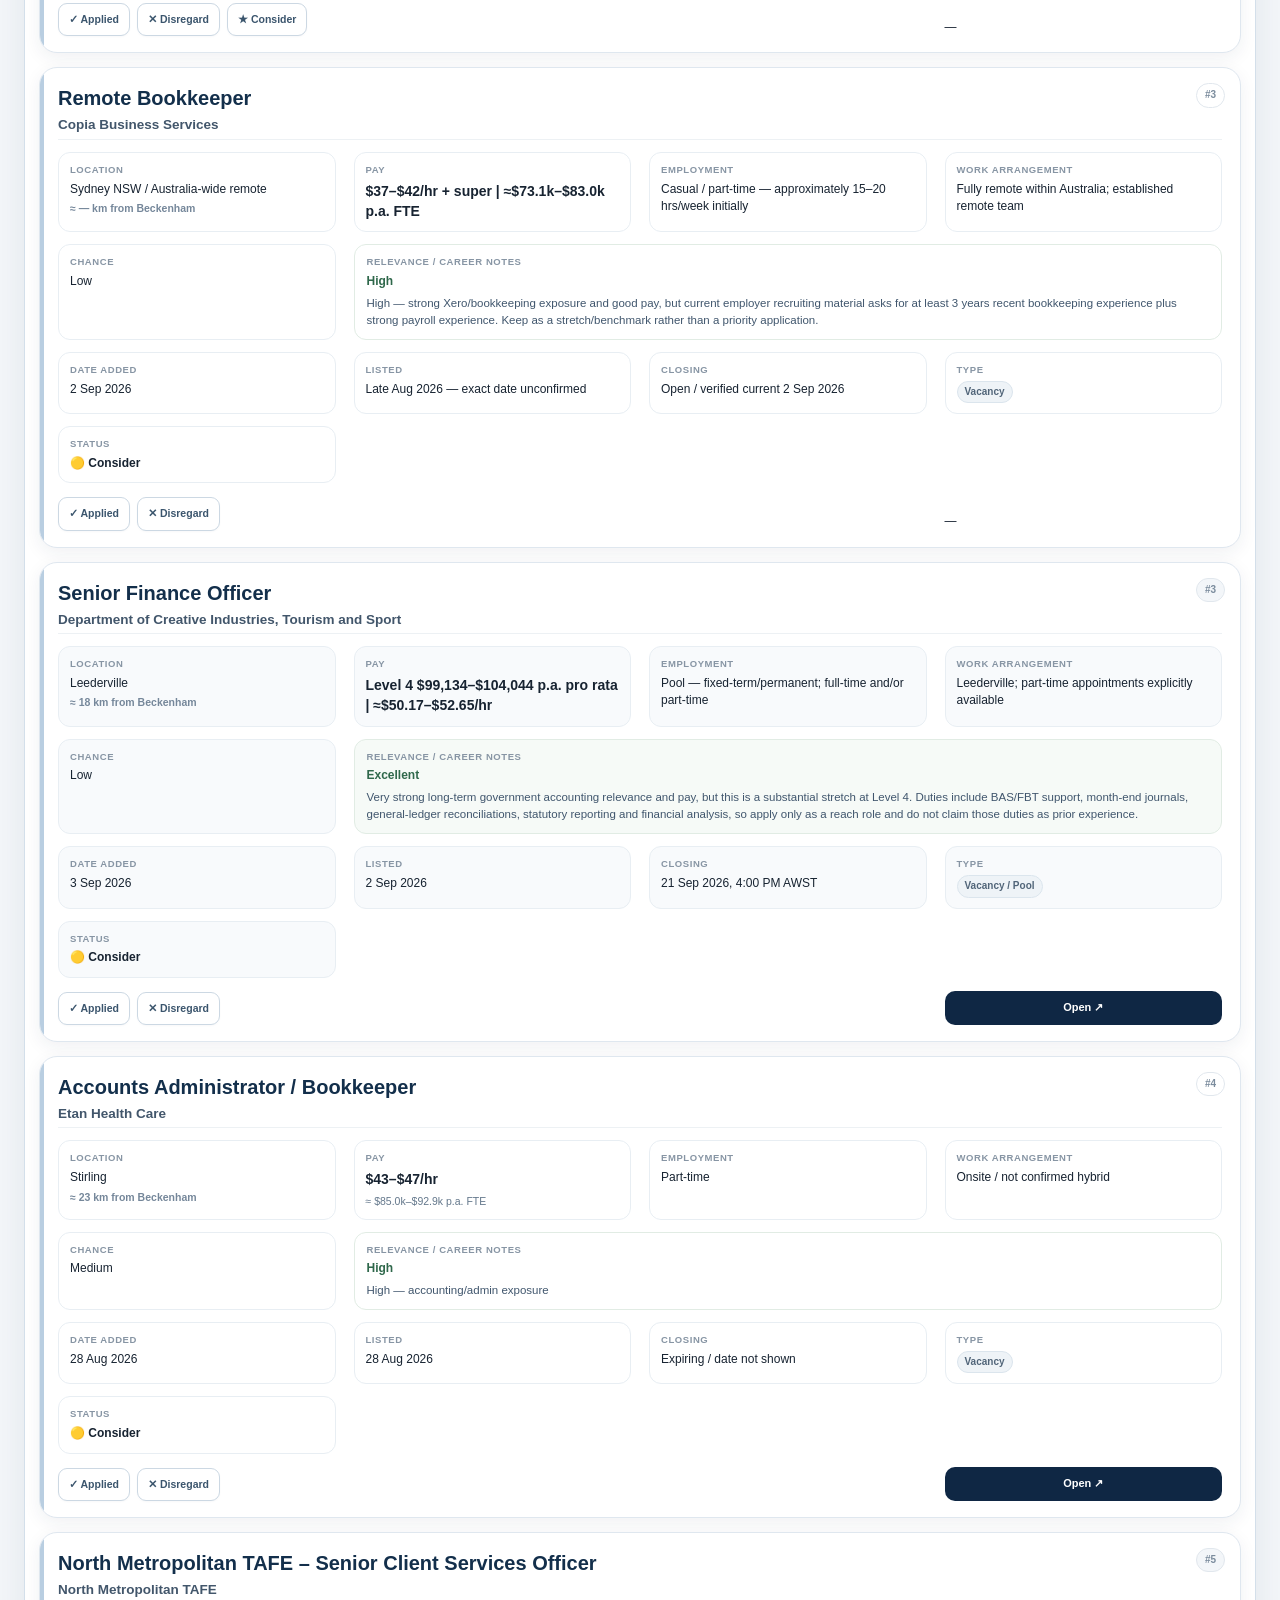
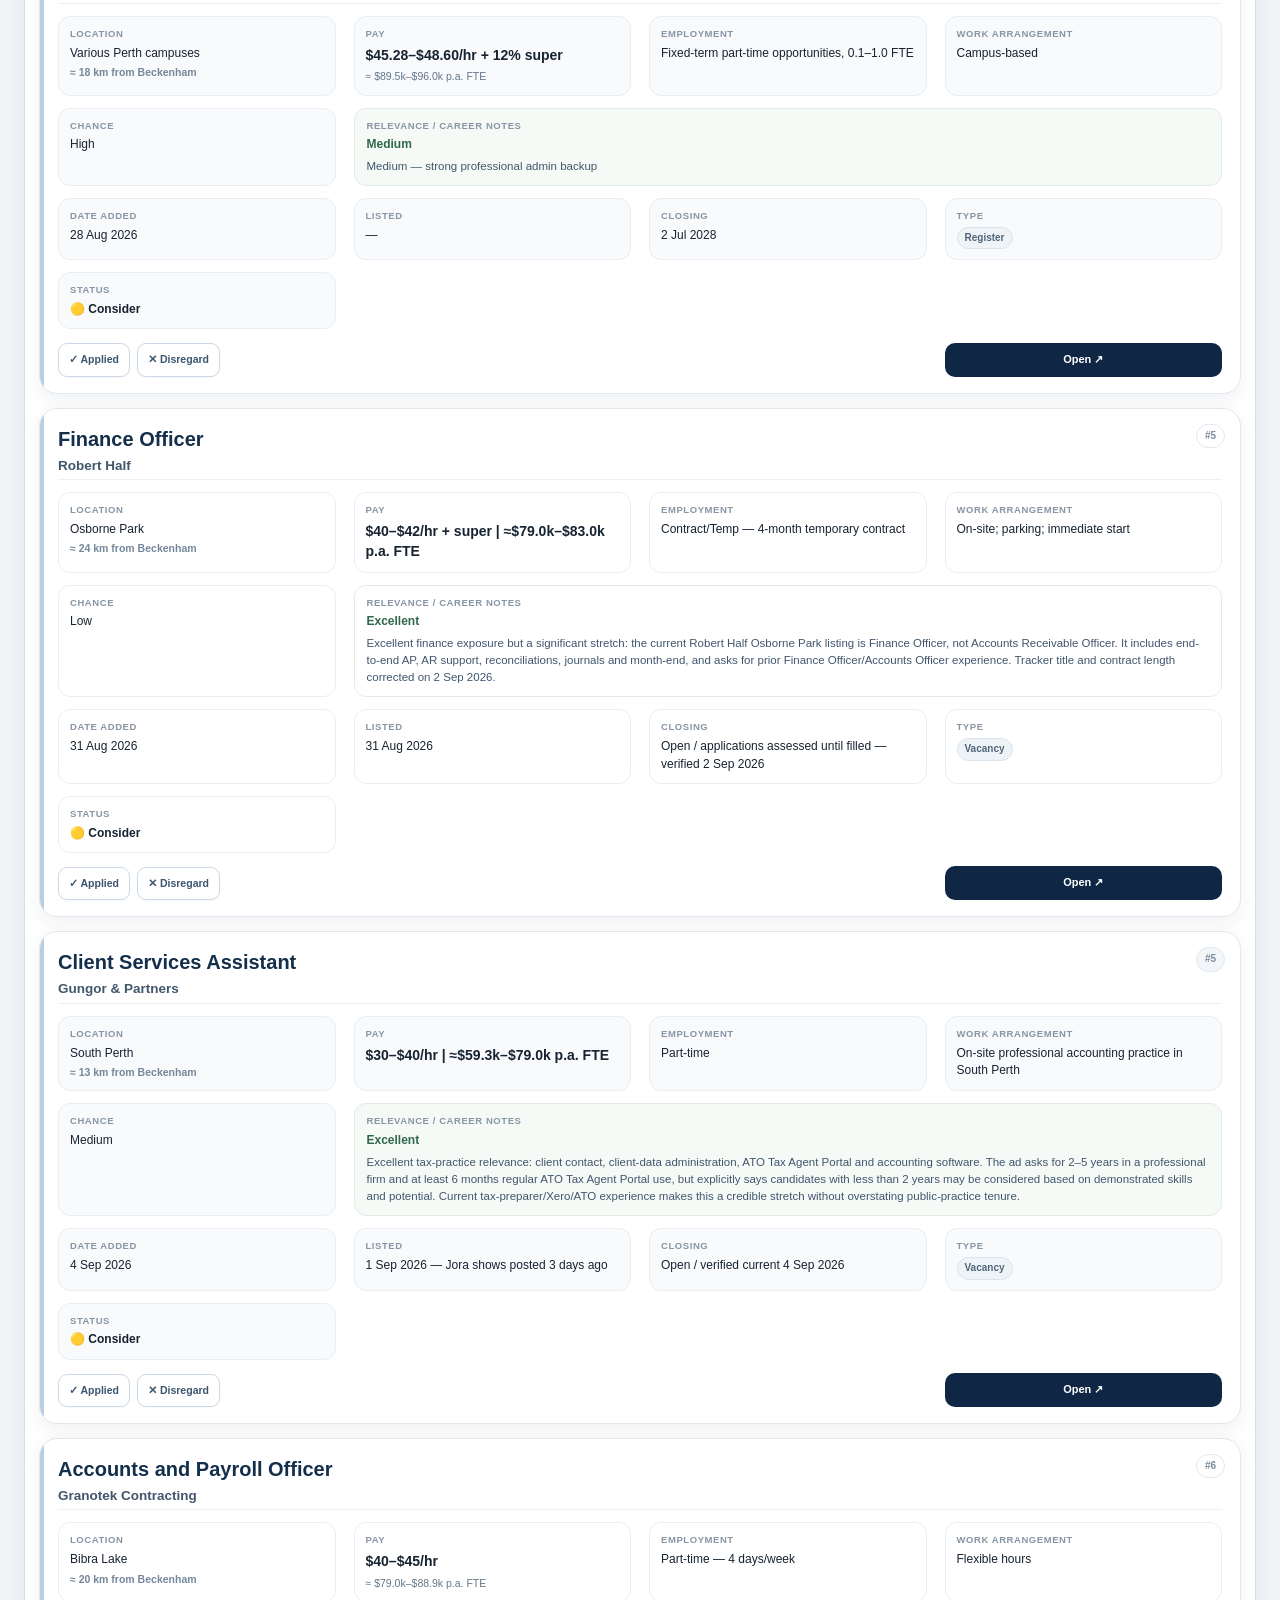
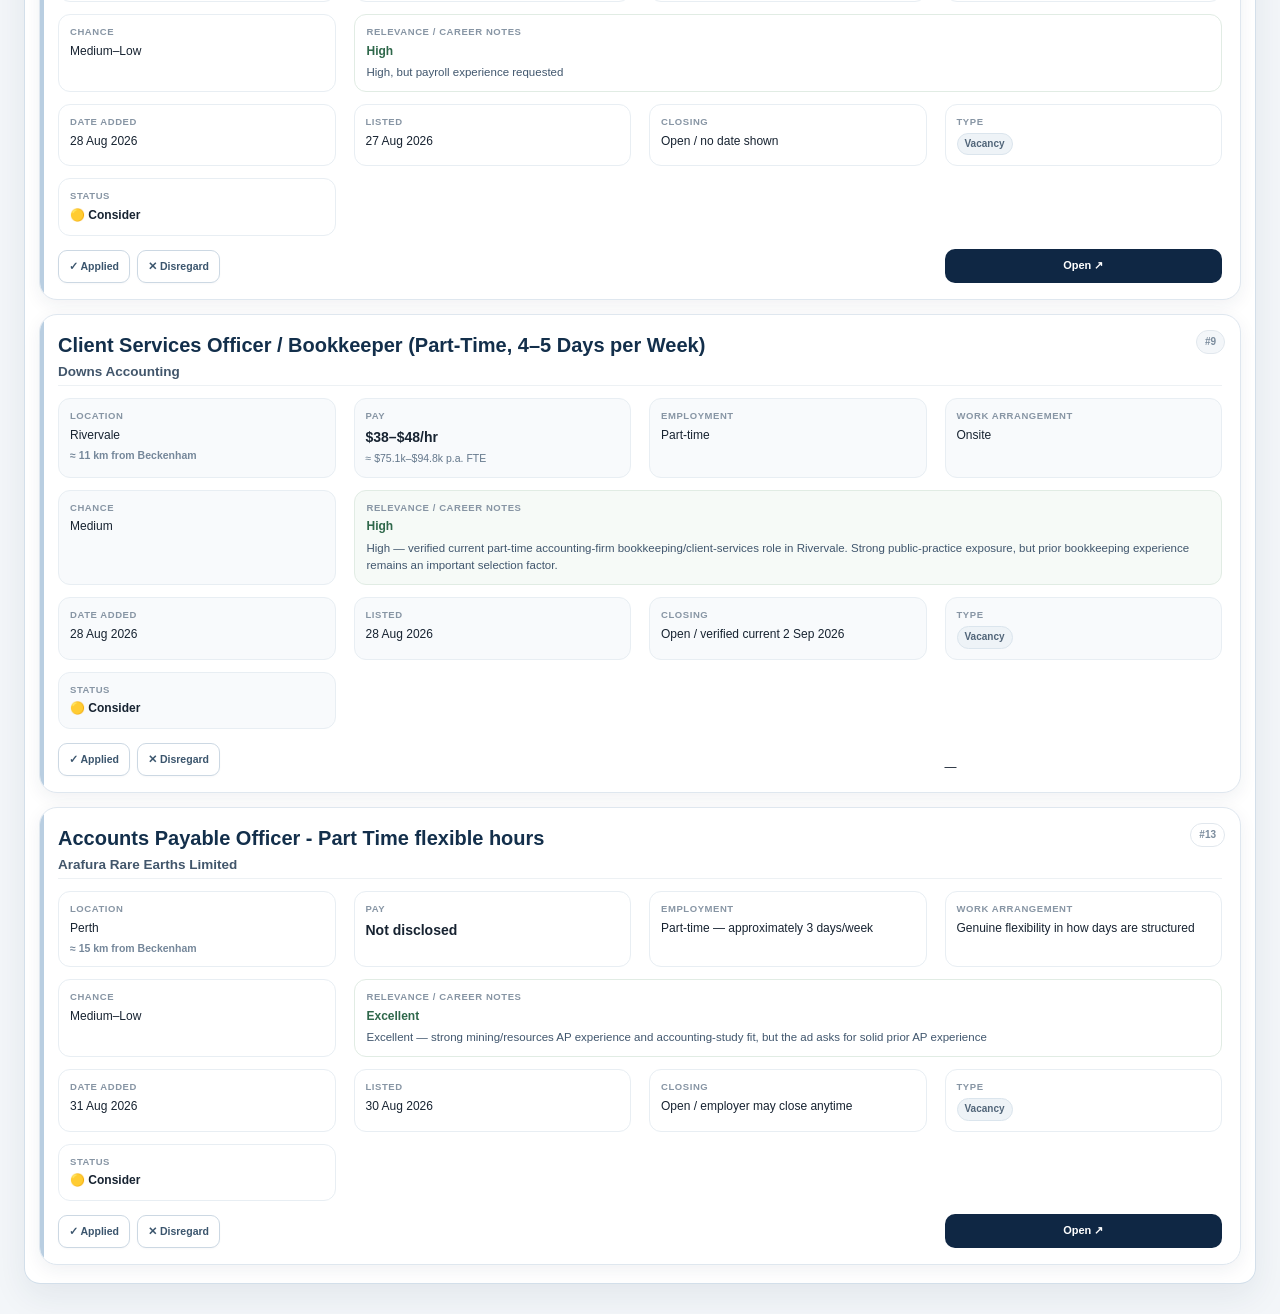
==== commit a786b86f: "Declutter tracker header and keep controls" ====
--- a/index.html
+++ b/index.html
@@ -16,10 +16,8 @@
   <header class="hero">
     <div class="topbar">
       <div class="brand">
-        <div class="eyebrow">Career Search Workspace · Page 1</div>
         <h1>Main Job Tracker</h1>
-        <div class="subtitle">Higher-value accounting, finance, government, healthcare administration and corporate opportunities — prioritised around pay, realistic chance, career value and study flexibility.</div>
-        <div class="updated" id="updated">Starting tracker…</div>
+        <div class="updated" id="updated" style="display:none">Starting tracker…</div>
       </div>
       <div class="actions">
         <button class="btn" onclick="clearLocalStatuses()">Clear local status changes</button>
@@ -30,15 +28,6 @@
       <a class="page-link active" href="index.html">Page 1 · Main Jobs</a>
       <a class="page-link" href="junior.html">Page 2 · Junior / Assistant</a>
     </nav>
-    <div class="criteria-note">
-      <span class="criteria-chip">Target: ~$35+/hr</span>
-      <span class="criteria-chip">No exclusively full-time roles</span>
-      <span class="criteria-chip">Beckenham distance base</span>
-      <span class="criteria-chip">Exclude ~1hr+ peak commute unless remote/WFH</span>
-      <span class="criteria-chip">Australia-wide allowed if genuinely 100% remote</span>
-      <span class="criteria-chip">Exact job-ad links only — no generic SEEK searches</span>
-      <span class="criteria-chip">Part-time · Casual · Temp/Contract · FT/PT flexible</span>
-    </div>
   </header>
   <main class="workspace">
     <div class="tabs" id="tabs"></div>
@@ -54,7 +43,6 @@
         <button class="filter" data-filter="fin" onclick="toggleFilter(this)">Finance</button>
         <button class="filter" data-filter="soon" onclick="toggleFilter(this)">Closing soon</button>
       </div>
-      <div class="hint">Jobs are shown as full-detail cards for vertical scrolling. Use the sort chips above the cards to sort; click the same chip again to reverse. Source links must open the exact job advertisement; broad SEEK search pages are suppressed. Status buttons are saved in this browser. Distance is approximate from Beckenham.</div>
     </div>
     <div class="summary" id="summary"></div>
     <div class="tablewrap"><table id="tbl"><tr><td class="empty">Starting tracker…</td></tr></table></div>
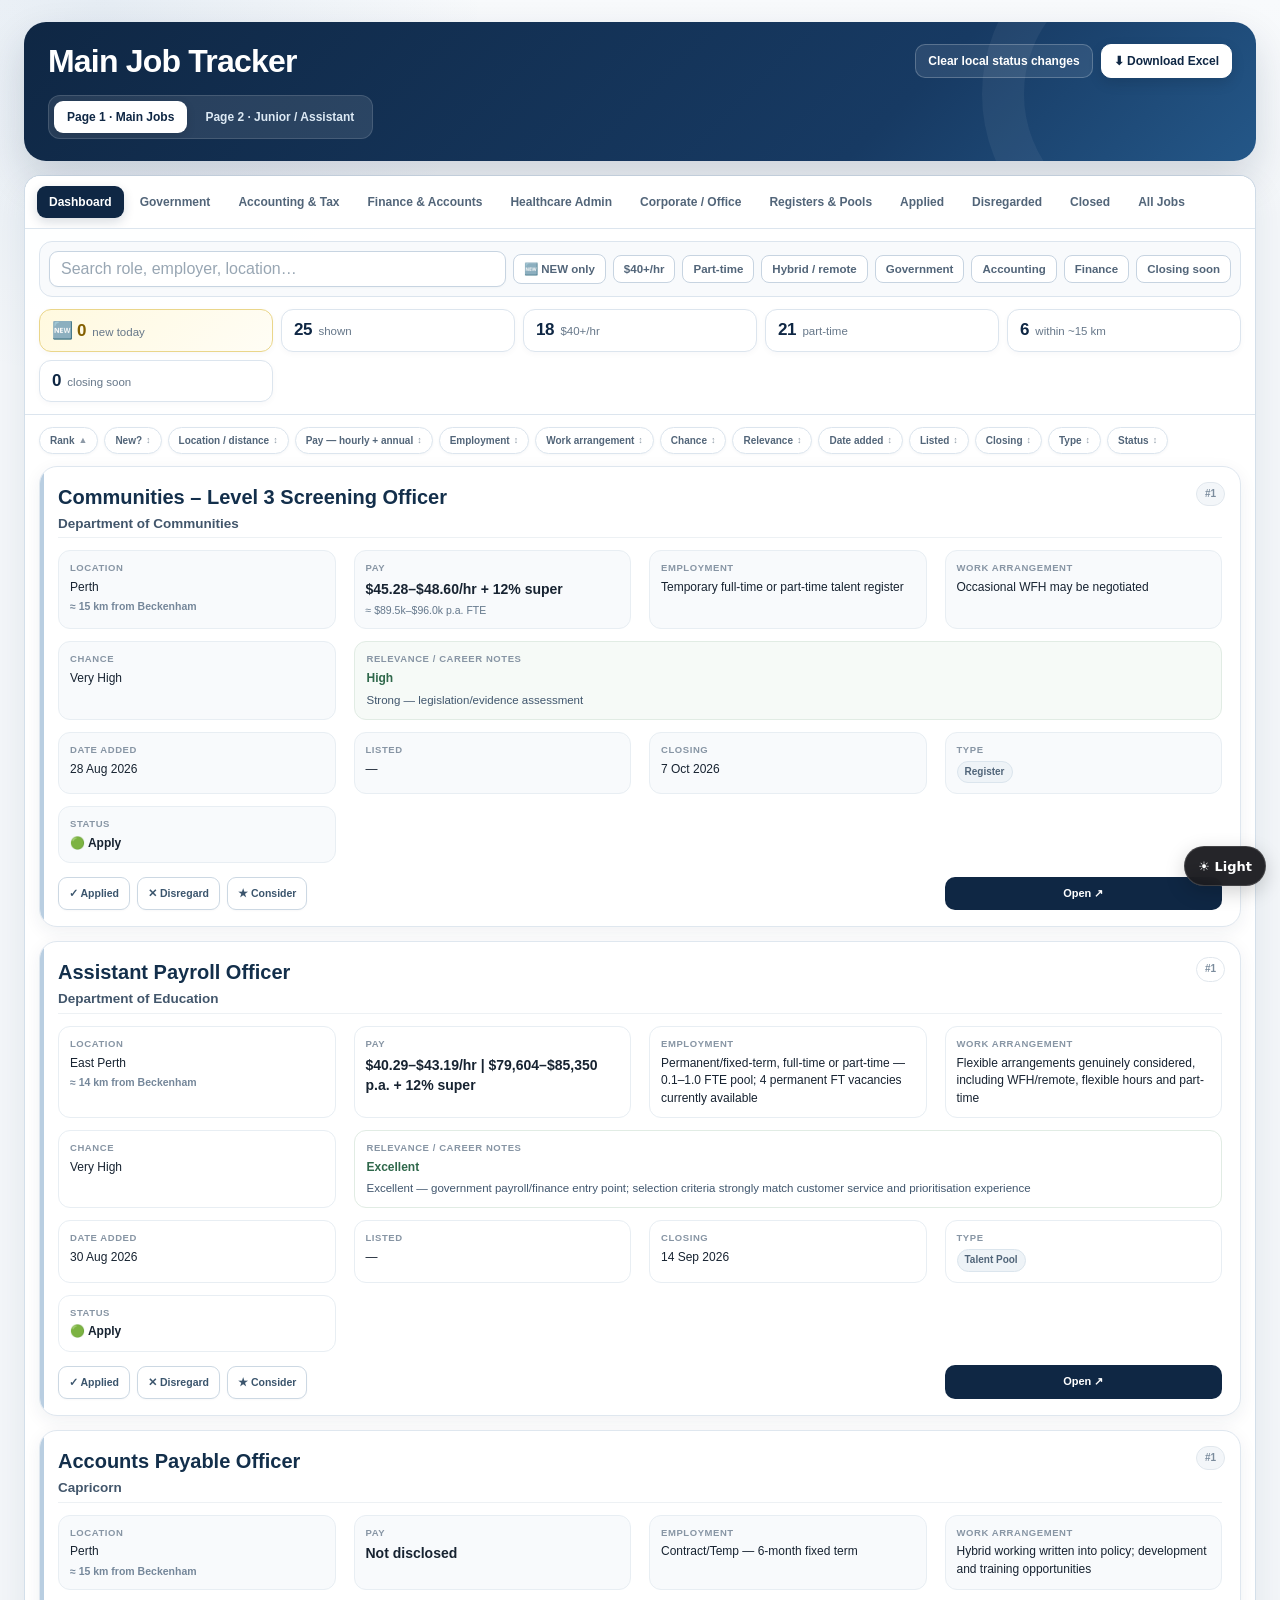
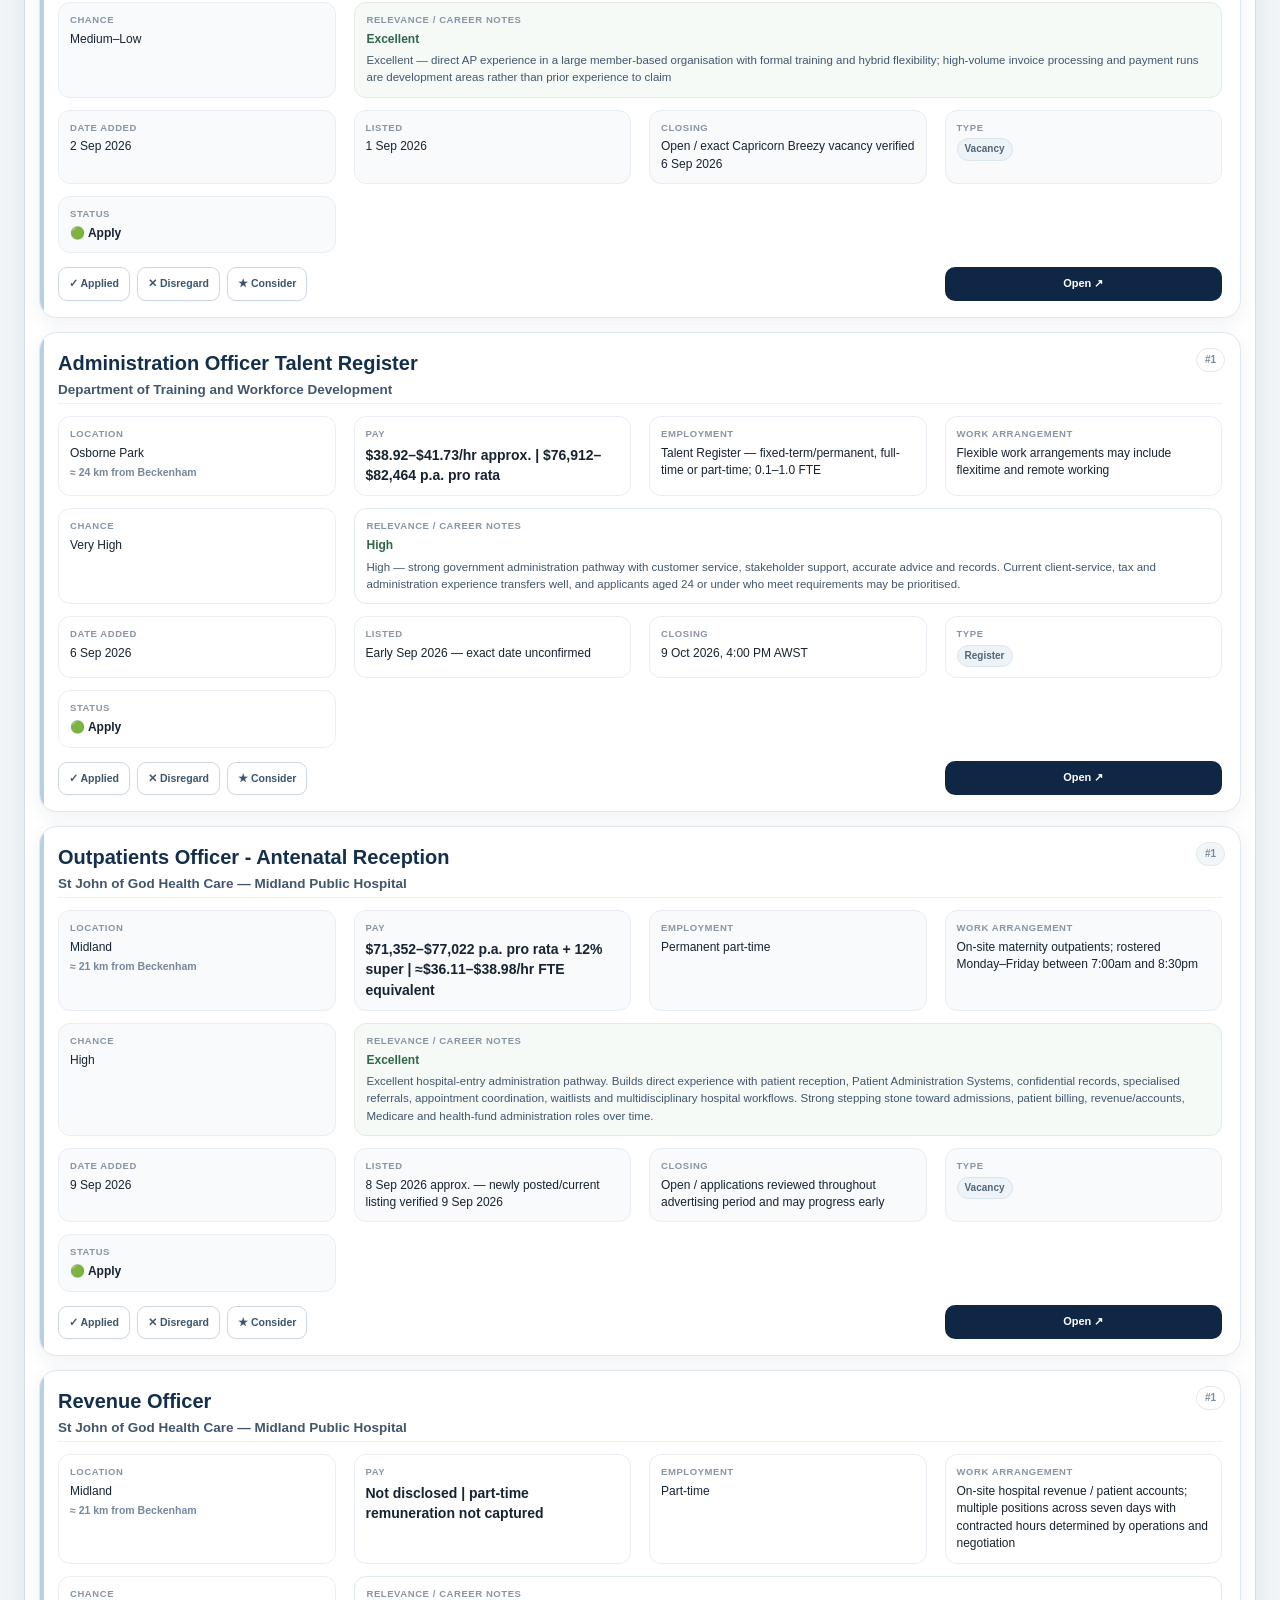
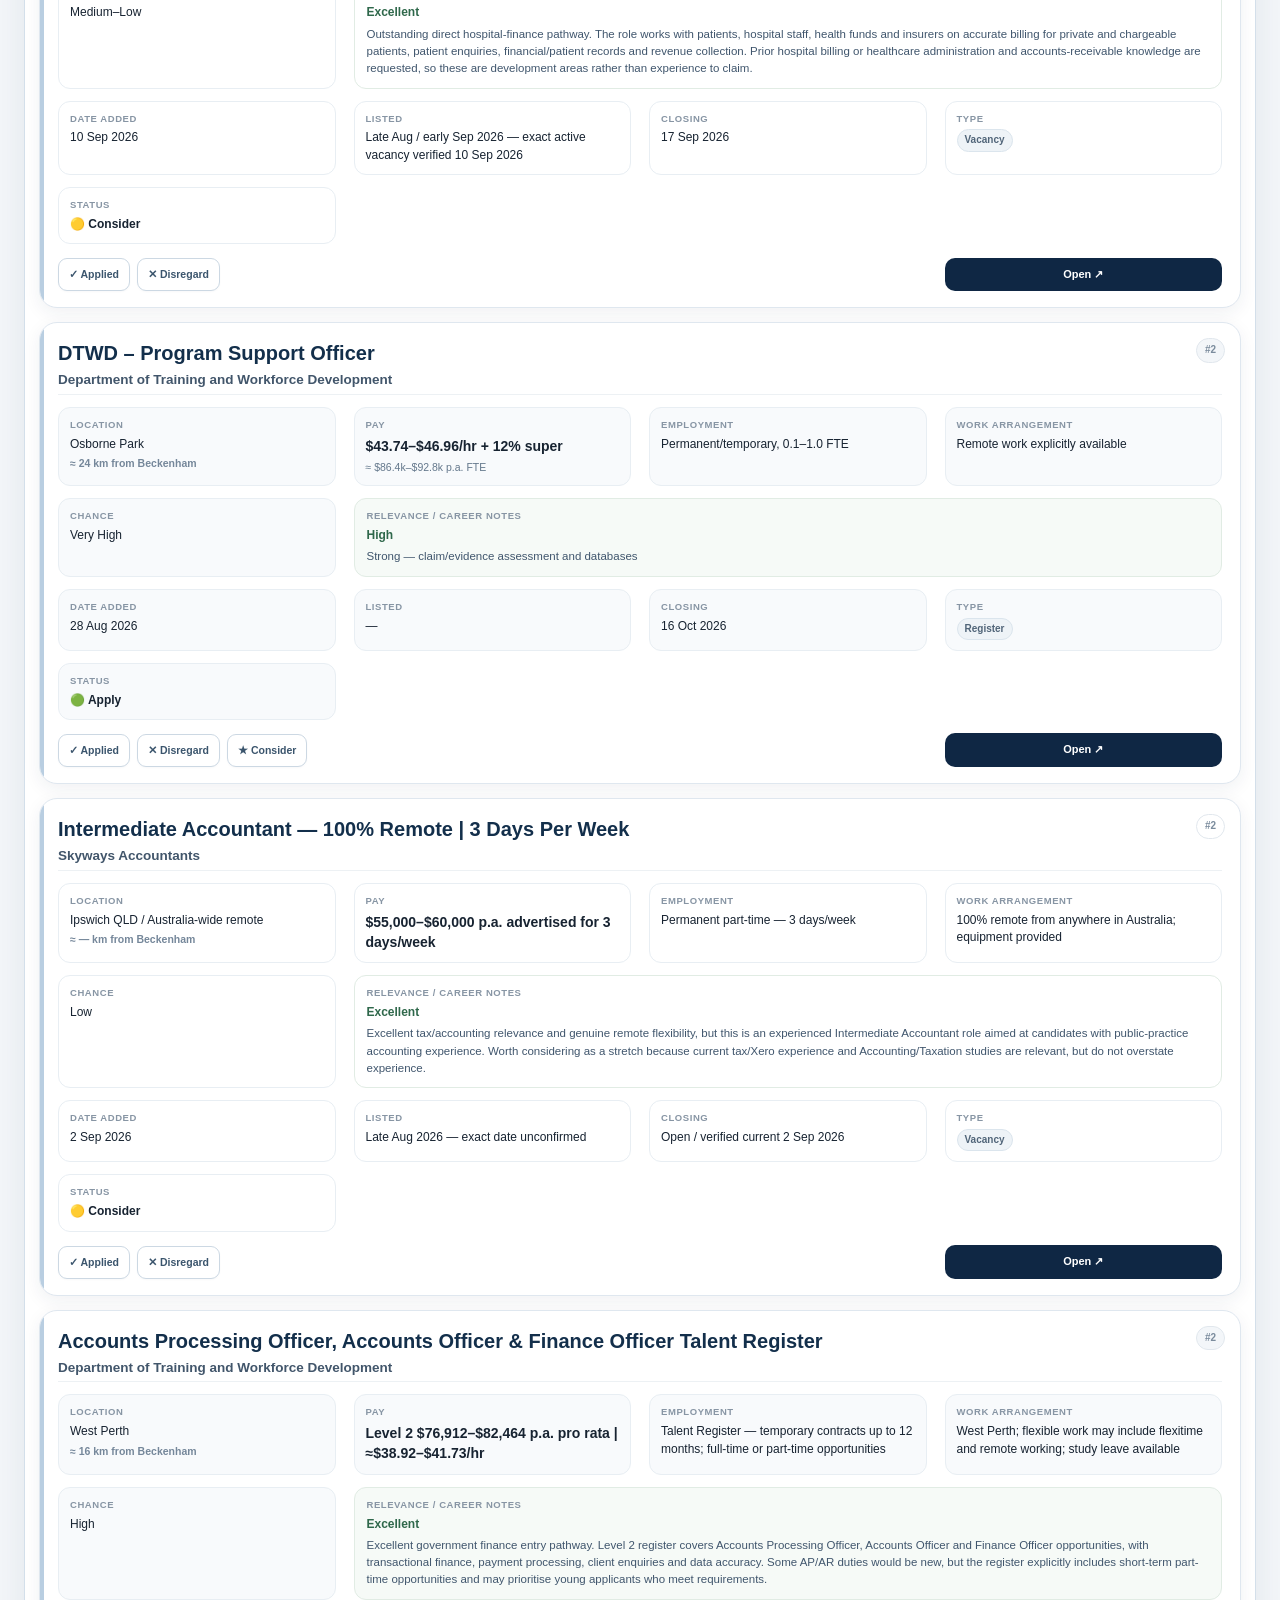
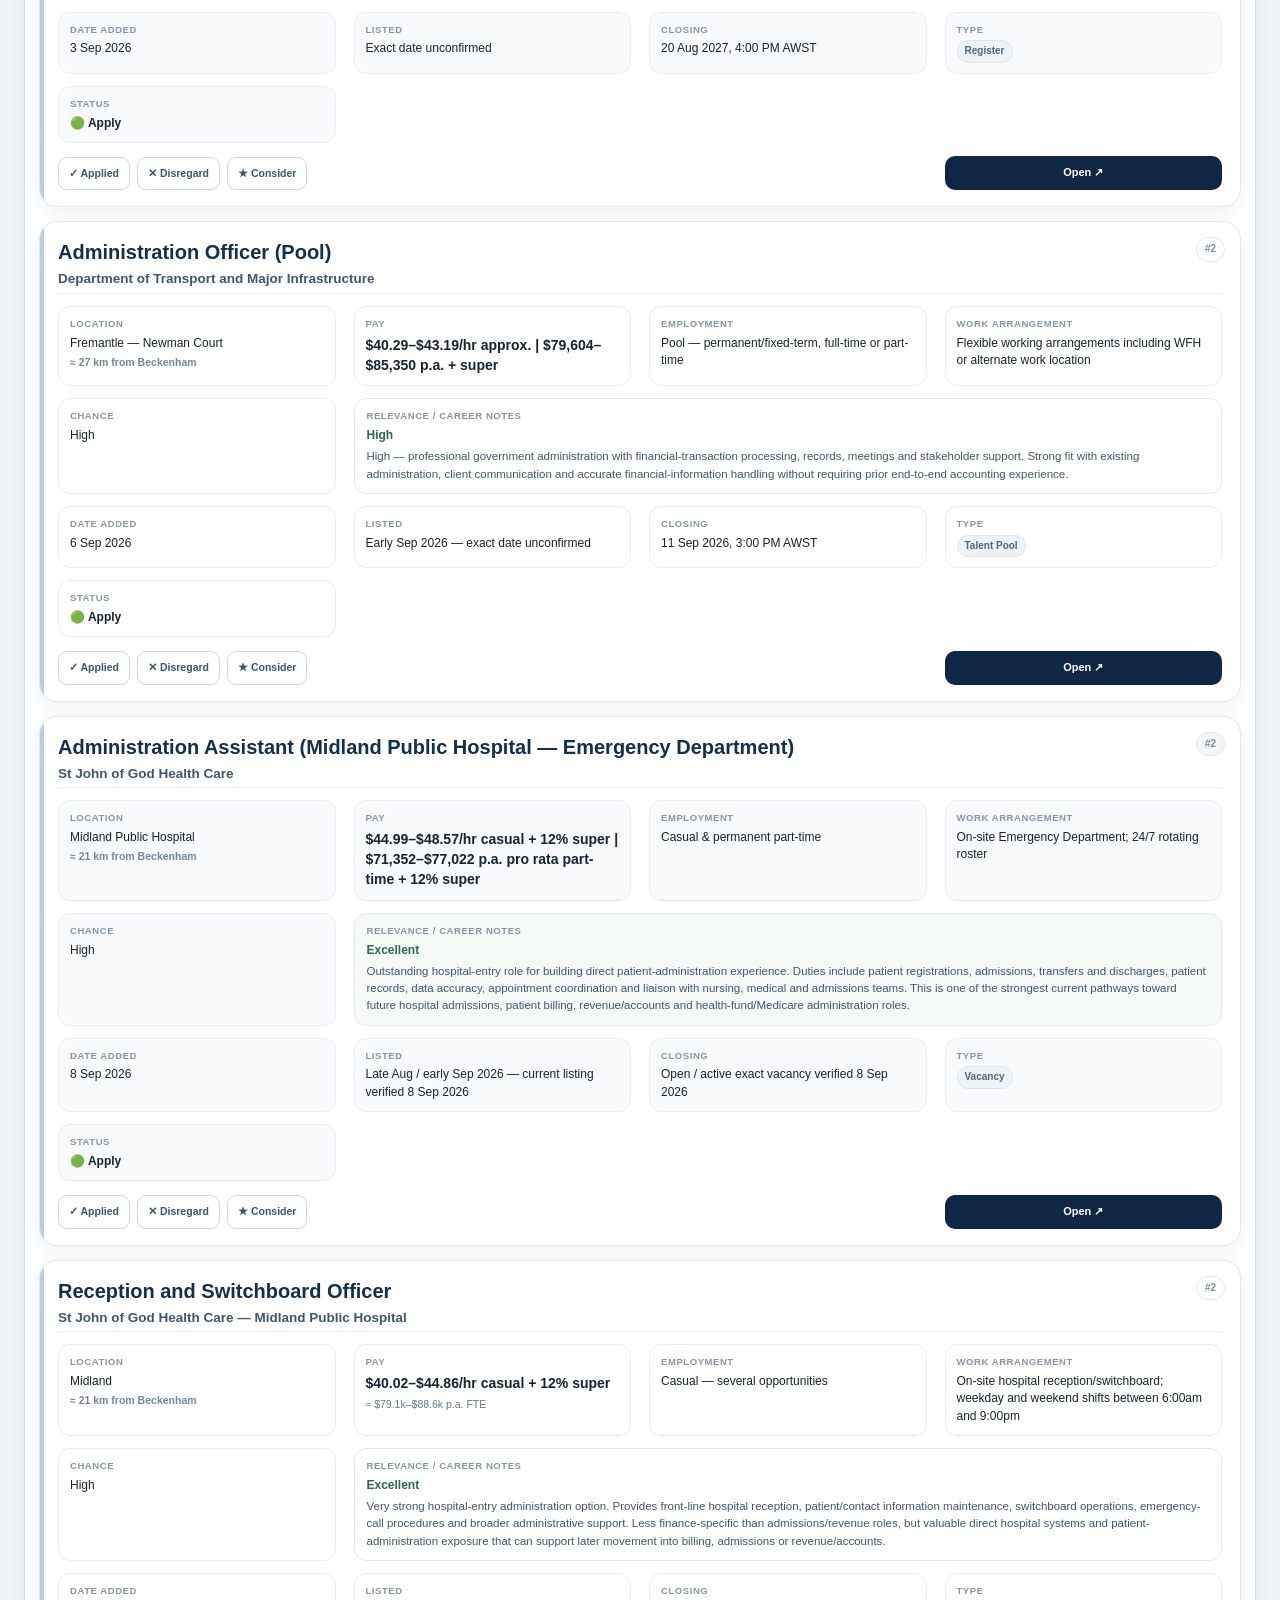
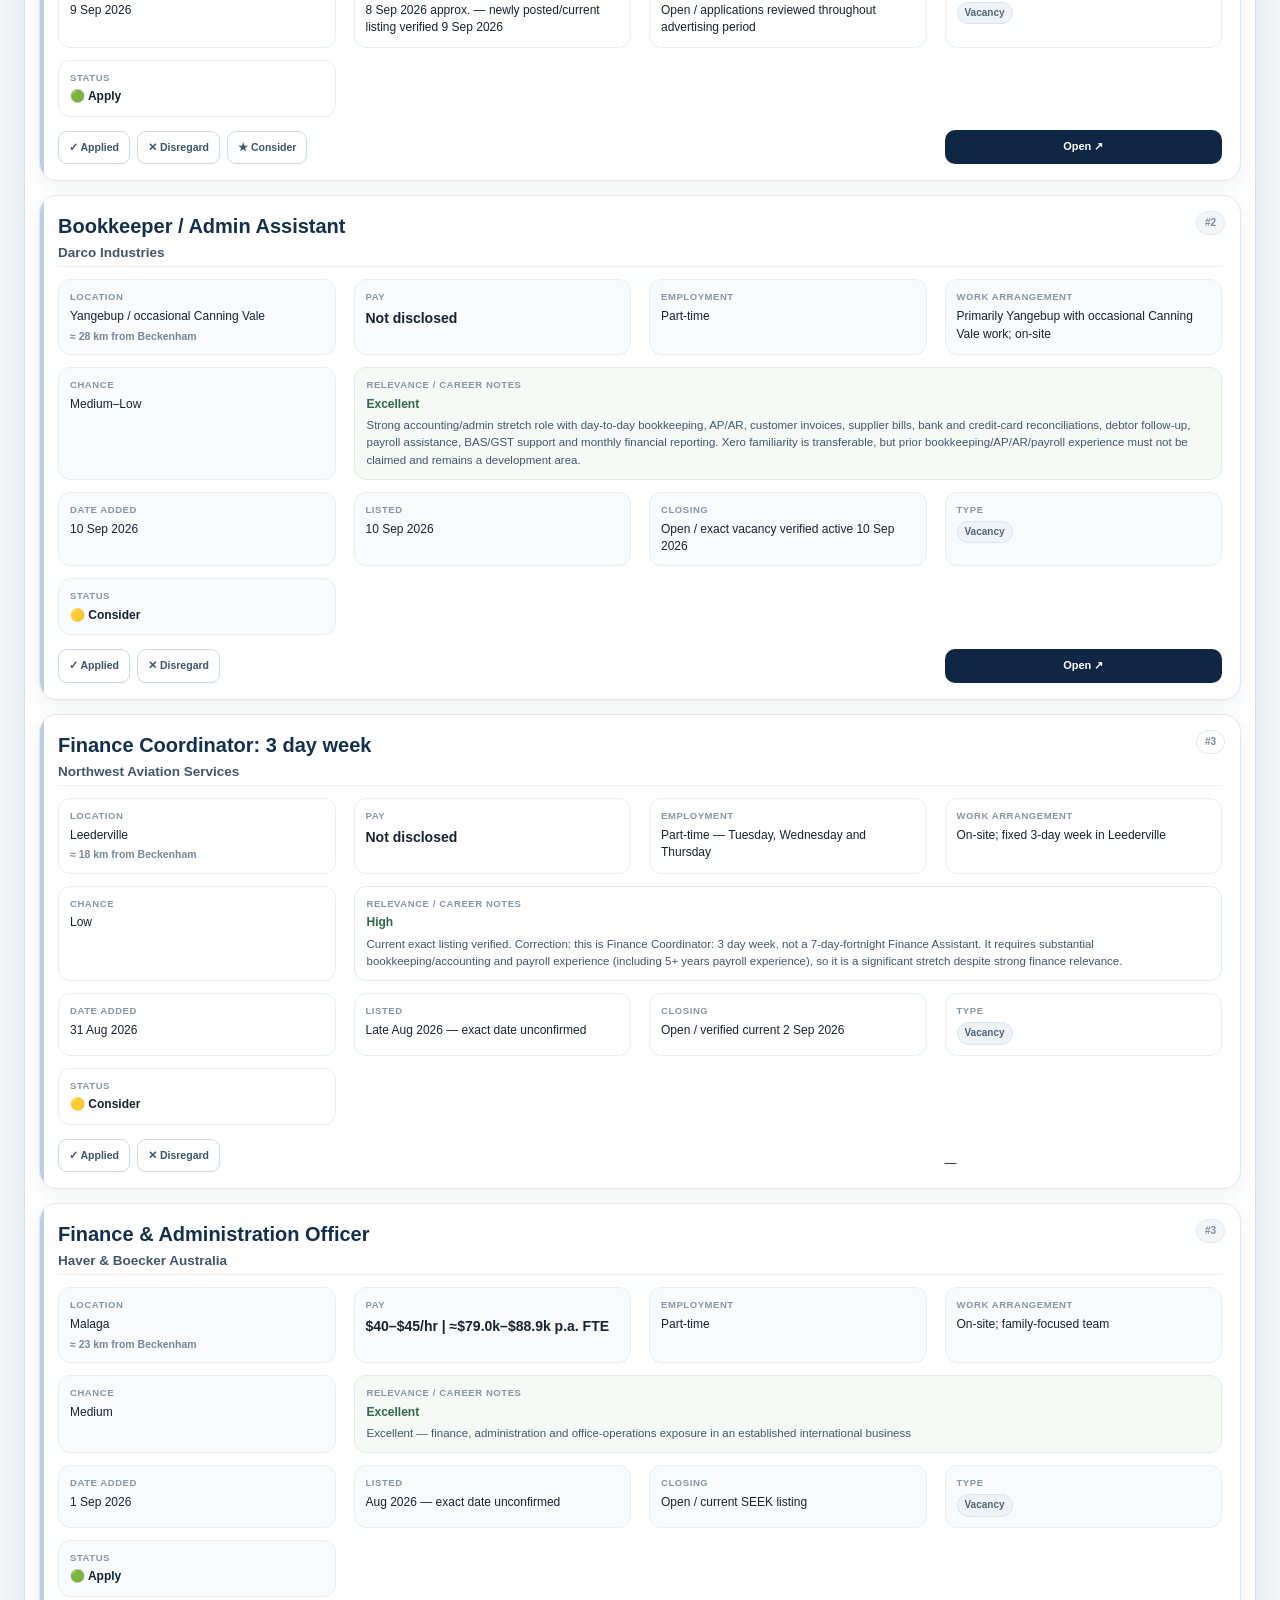
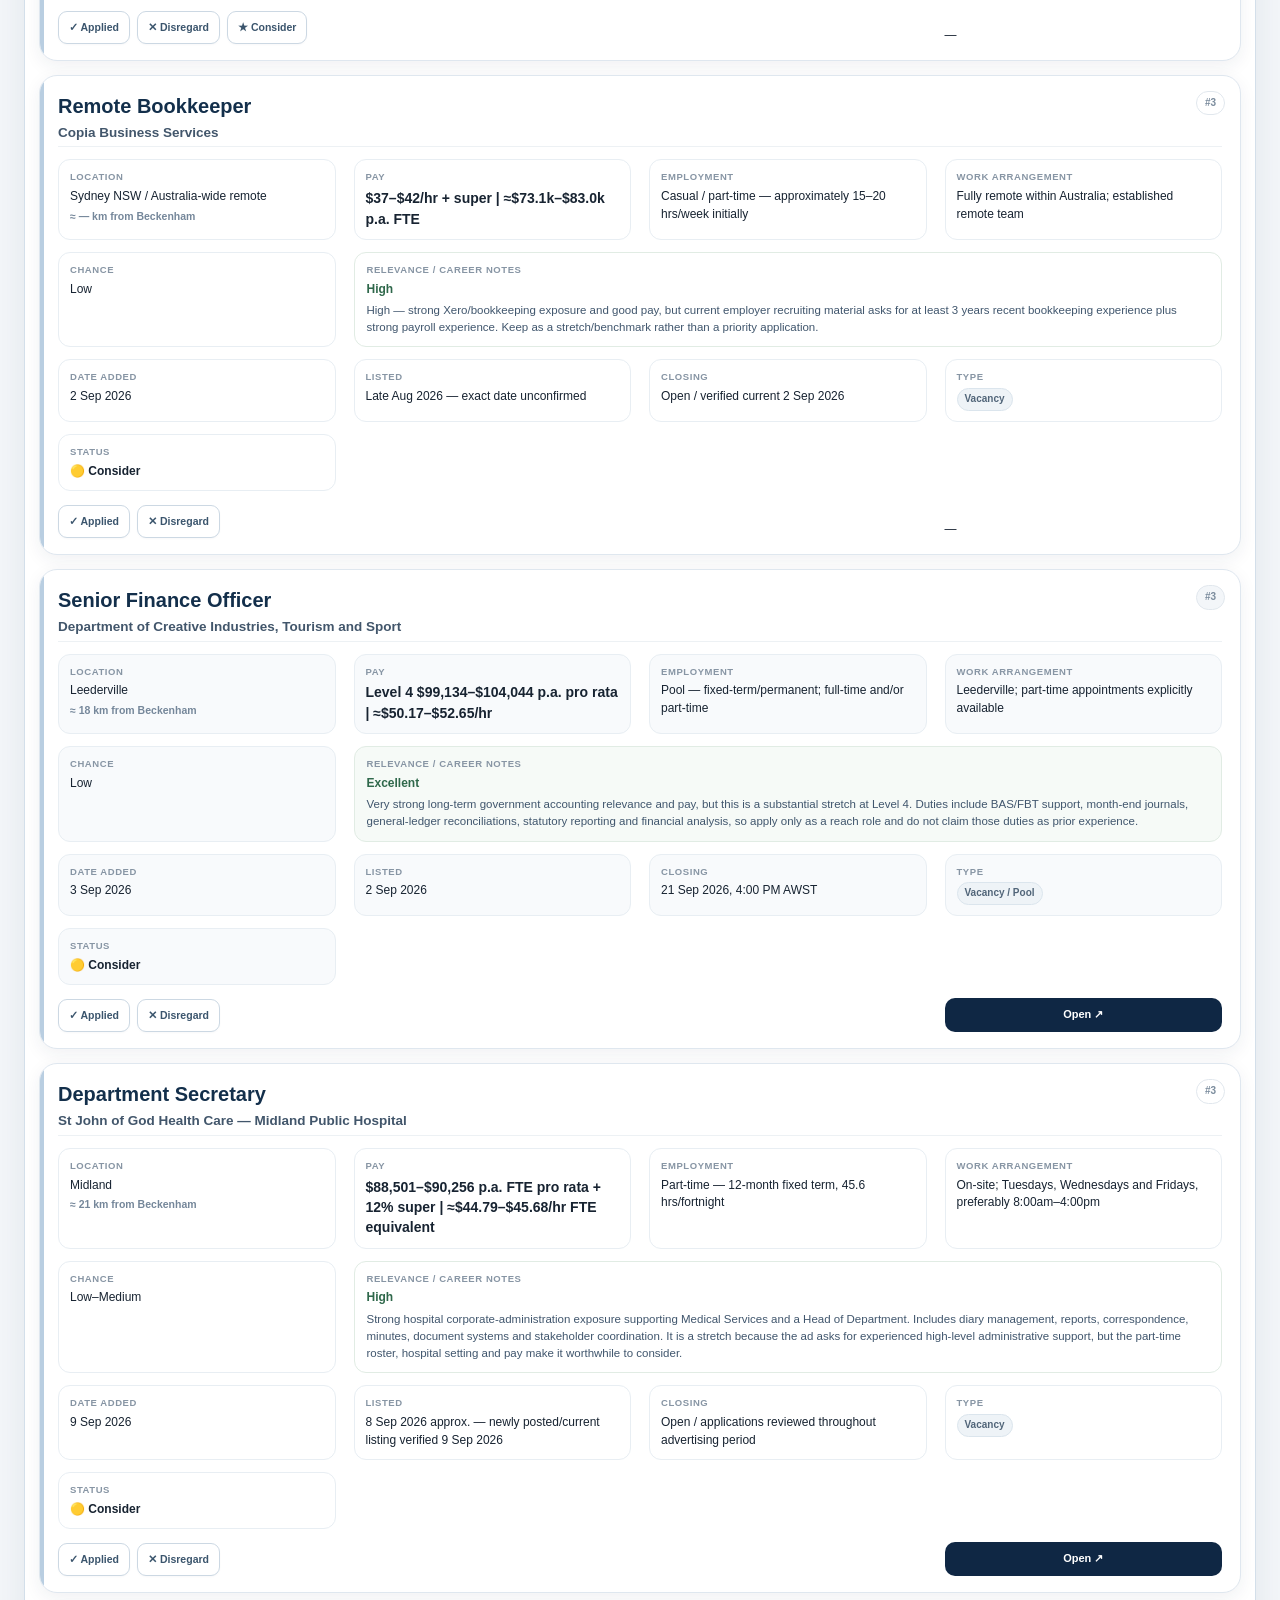
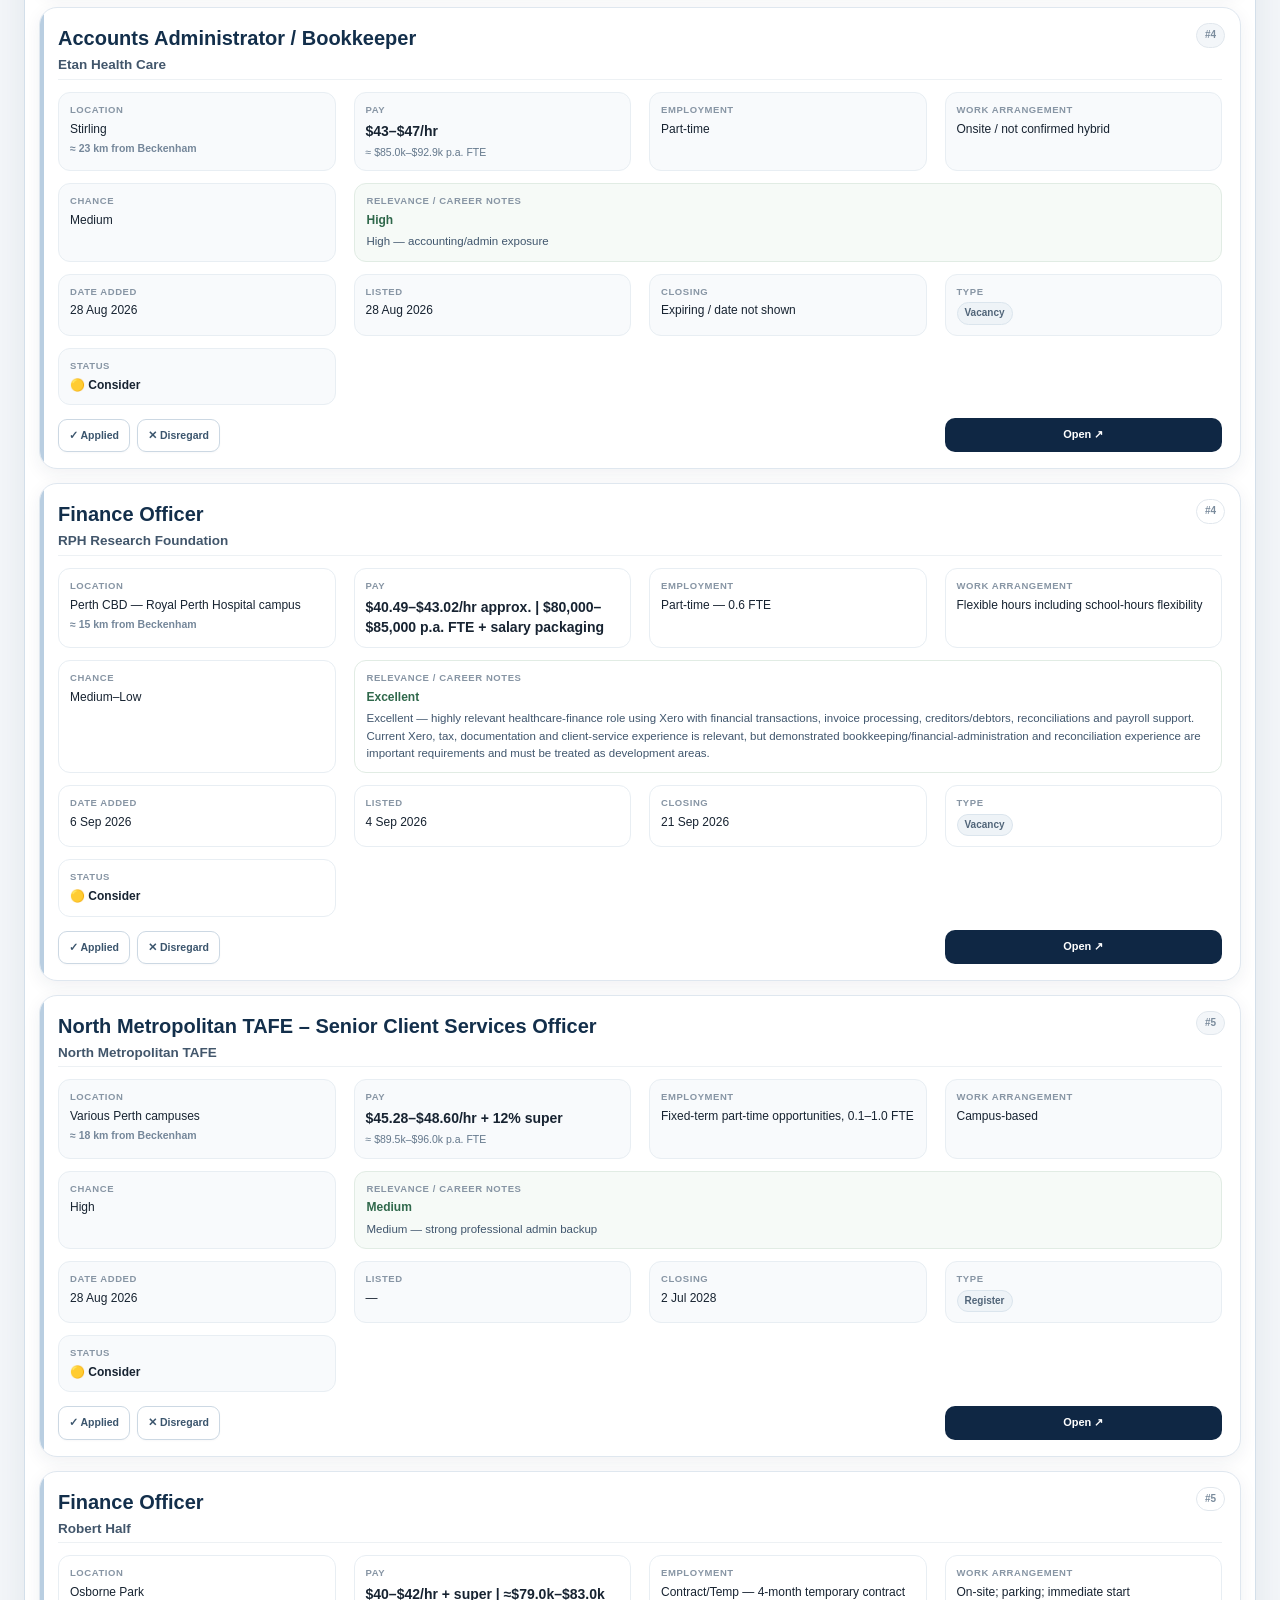
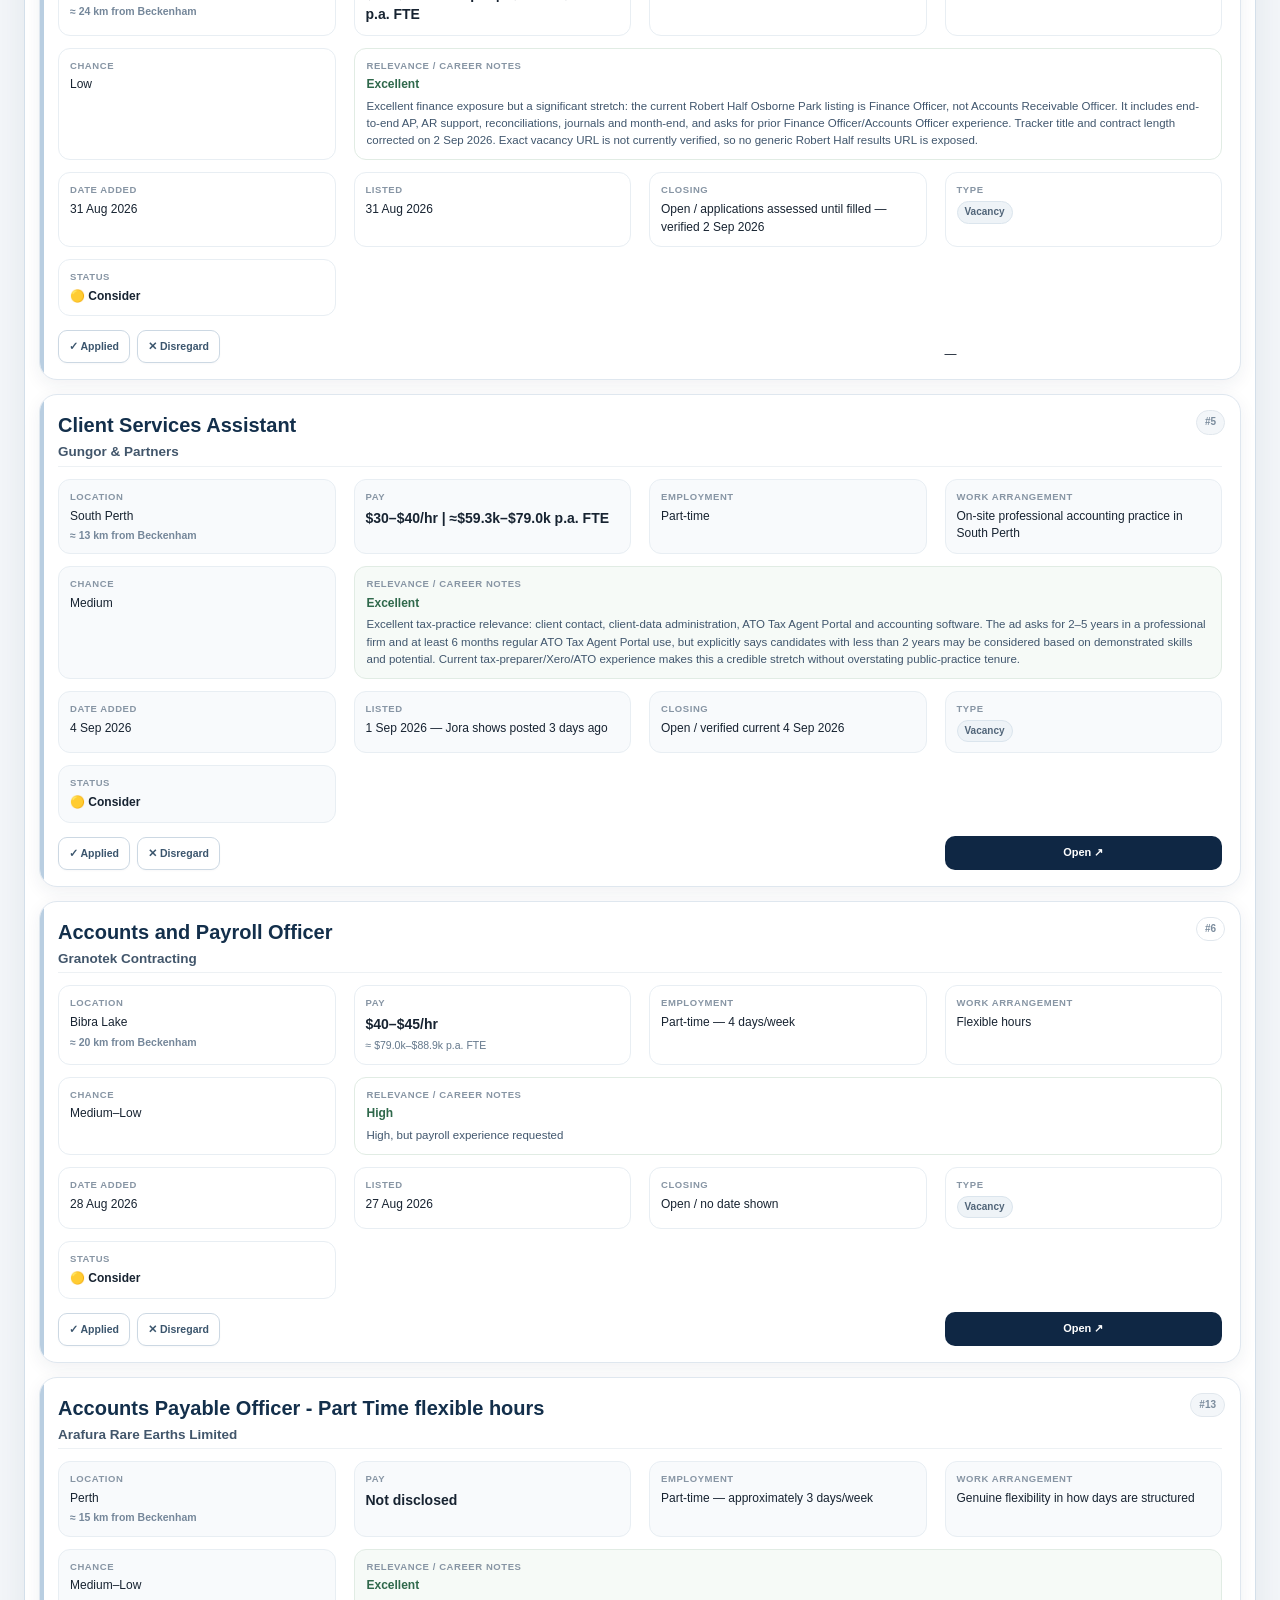
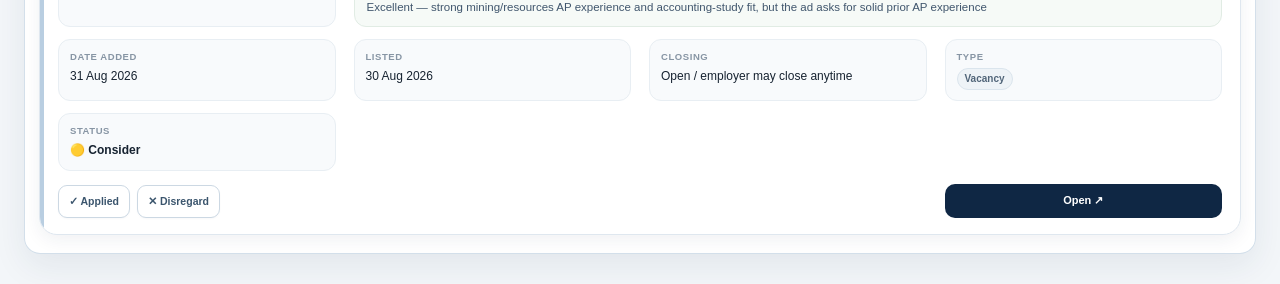
==== commit 08d825ae: "Load persistent 10 Sep Gmail status sync" ====
--- a/index.html
+++ b/index.html
@@ -51,6 +51,7 @@
 <script src="tracker-app.js?v=20260831-ui2"></script>
 <script src="tracker-audit-overrides.js?v=20260902-fullaudit1"></script>
 <script src="tracker-audit-livefix.js?v=20260904-gmailsync1"></script>
+<script src="tracker-gmail-sync-20260910.js?v=20260910-gmailsync1"></script>
 <script src="exact-source-policy.js?v=20260904-exact1"></script>
 <script src="dark-mode.js"></script>
 </body>
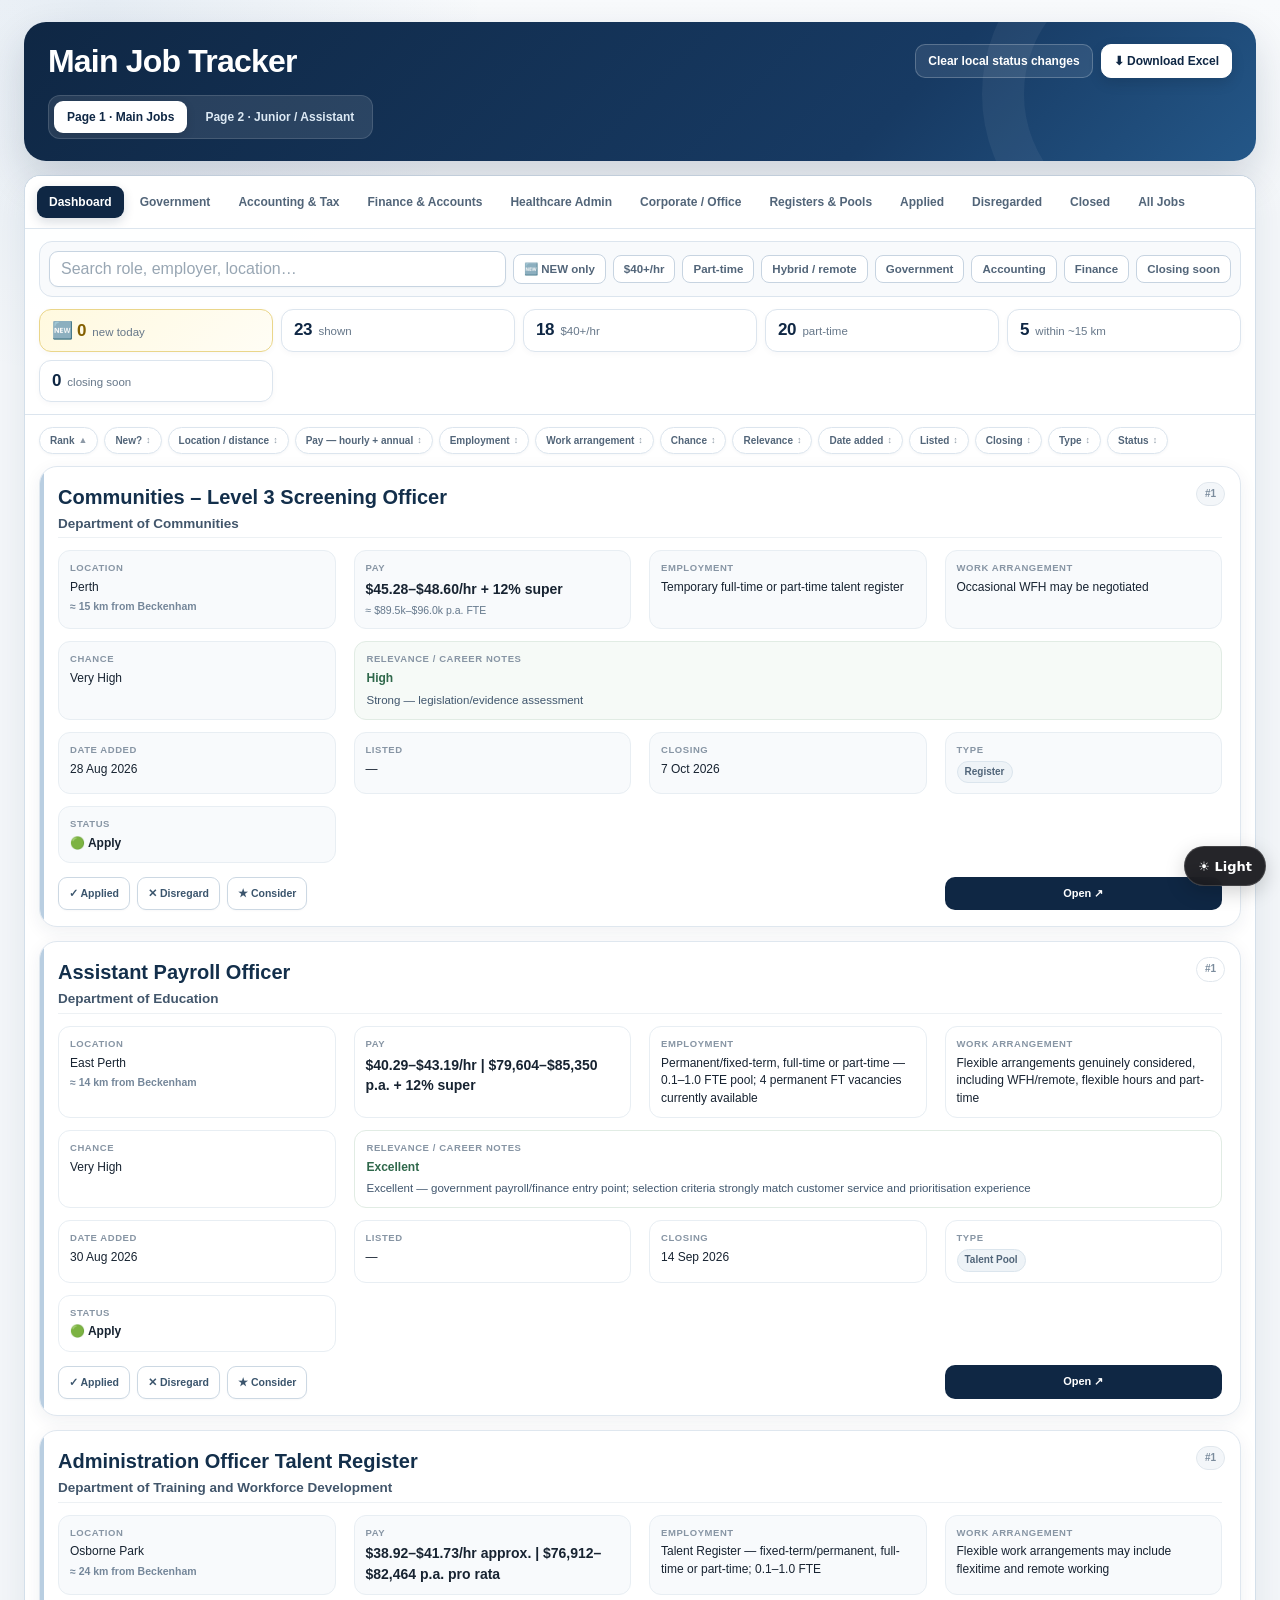
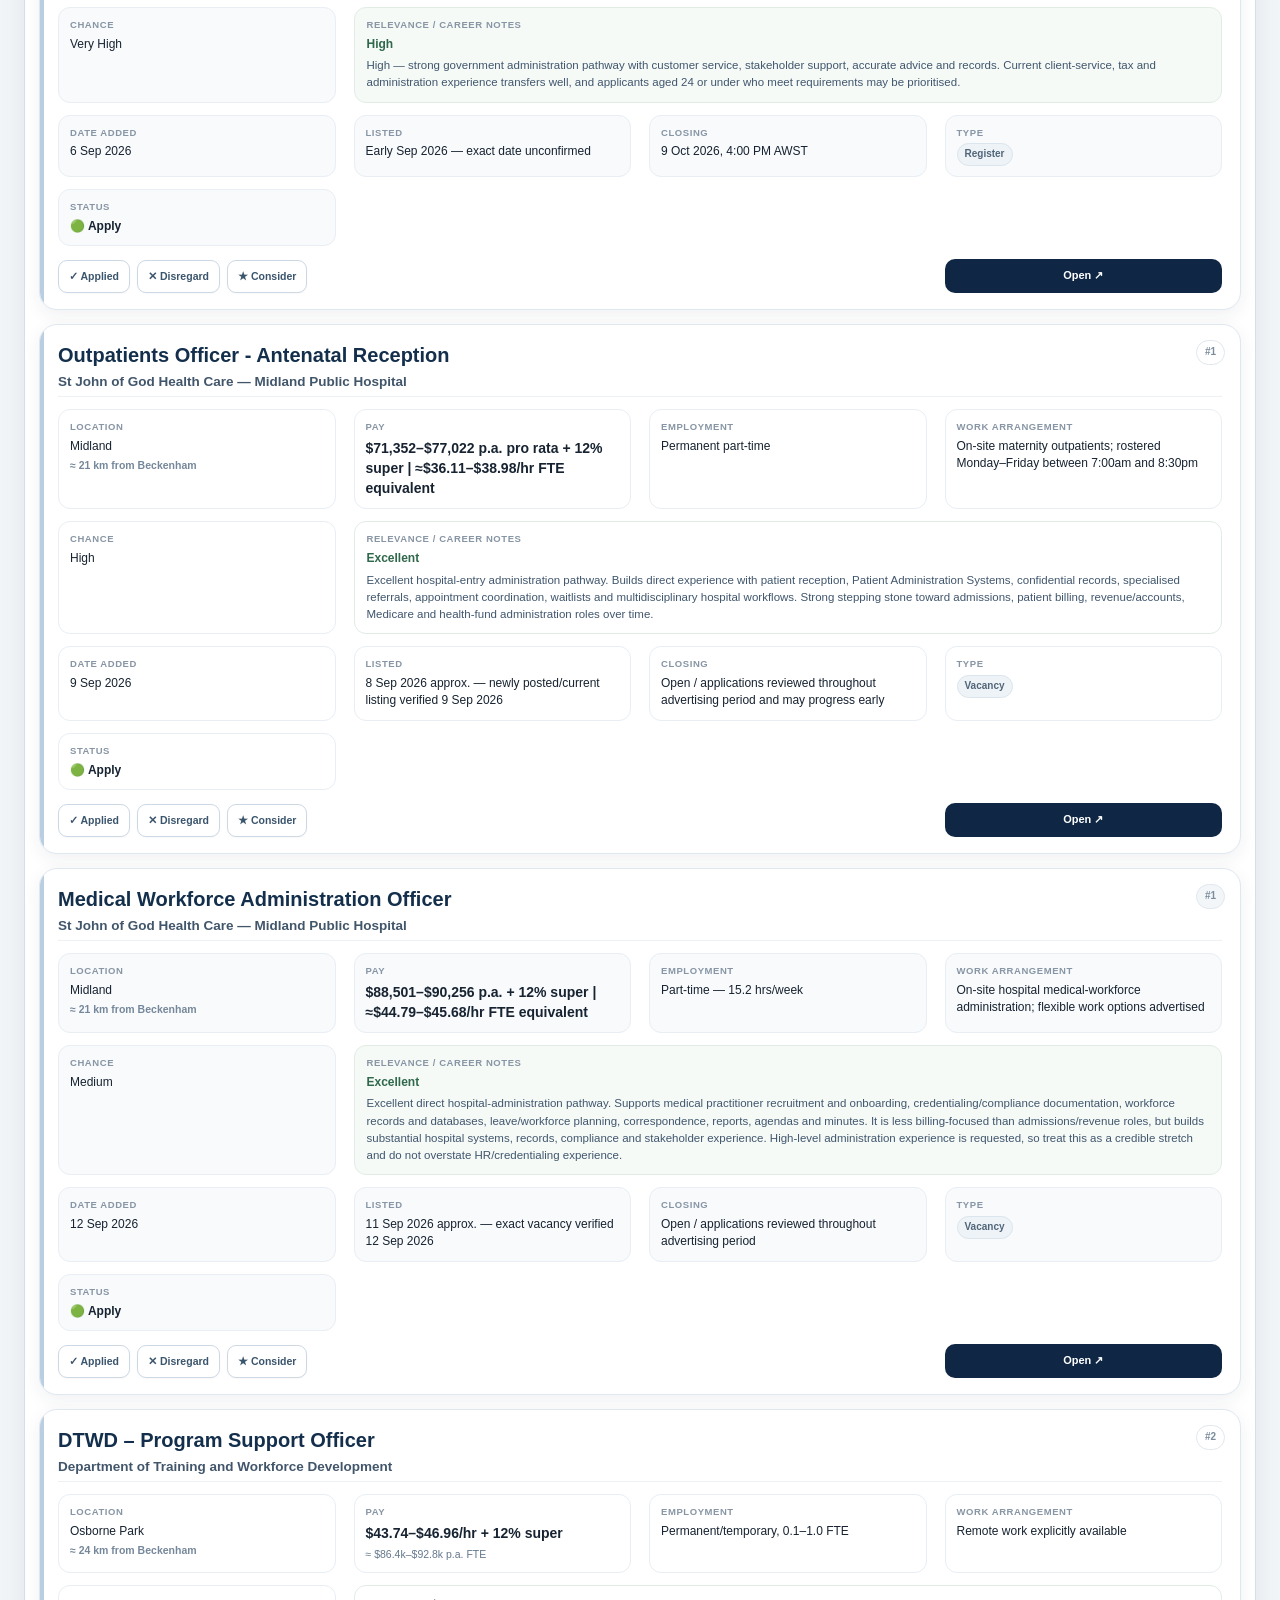
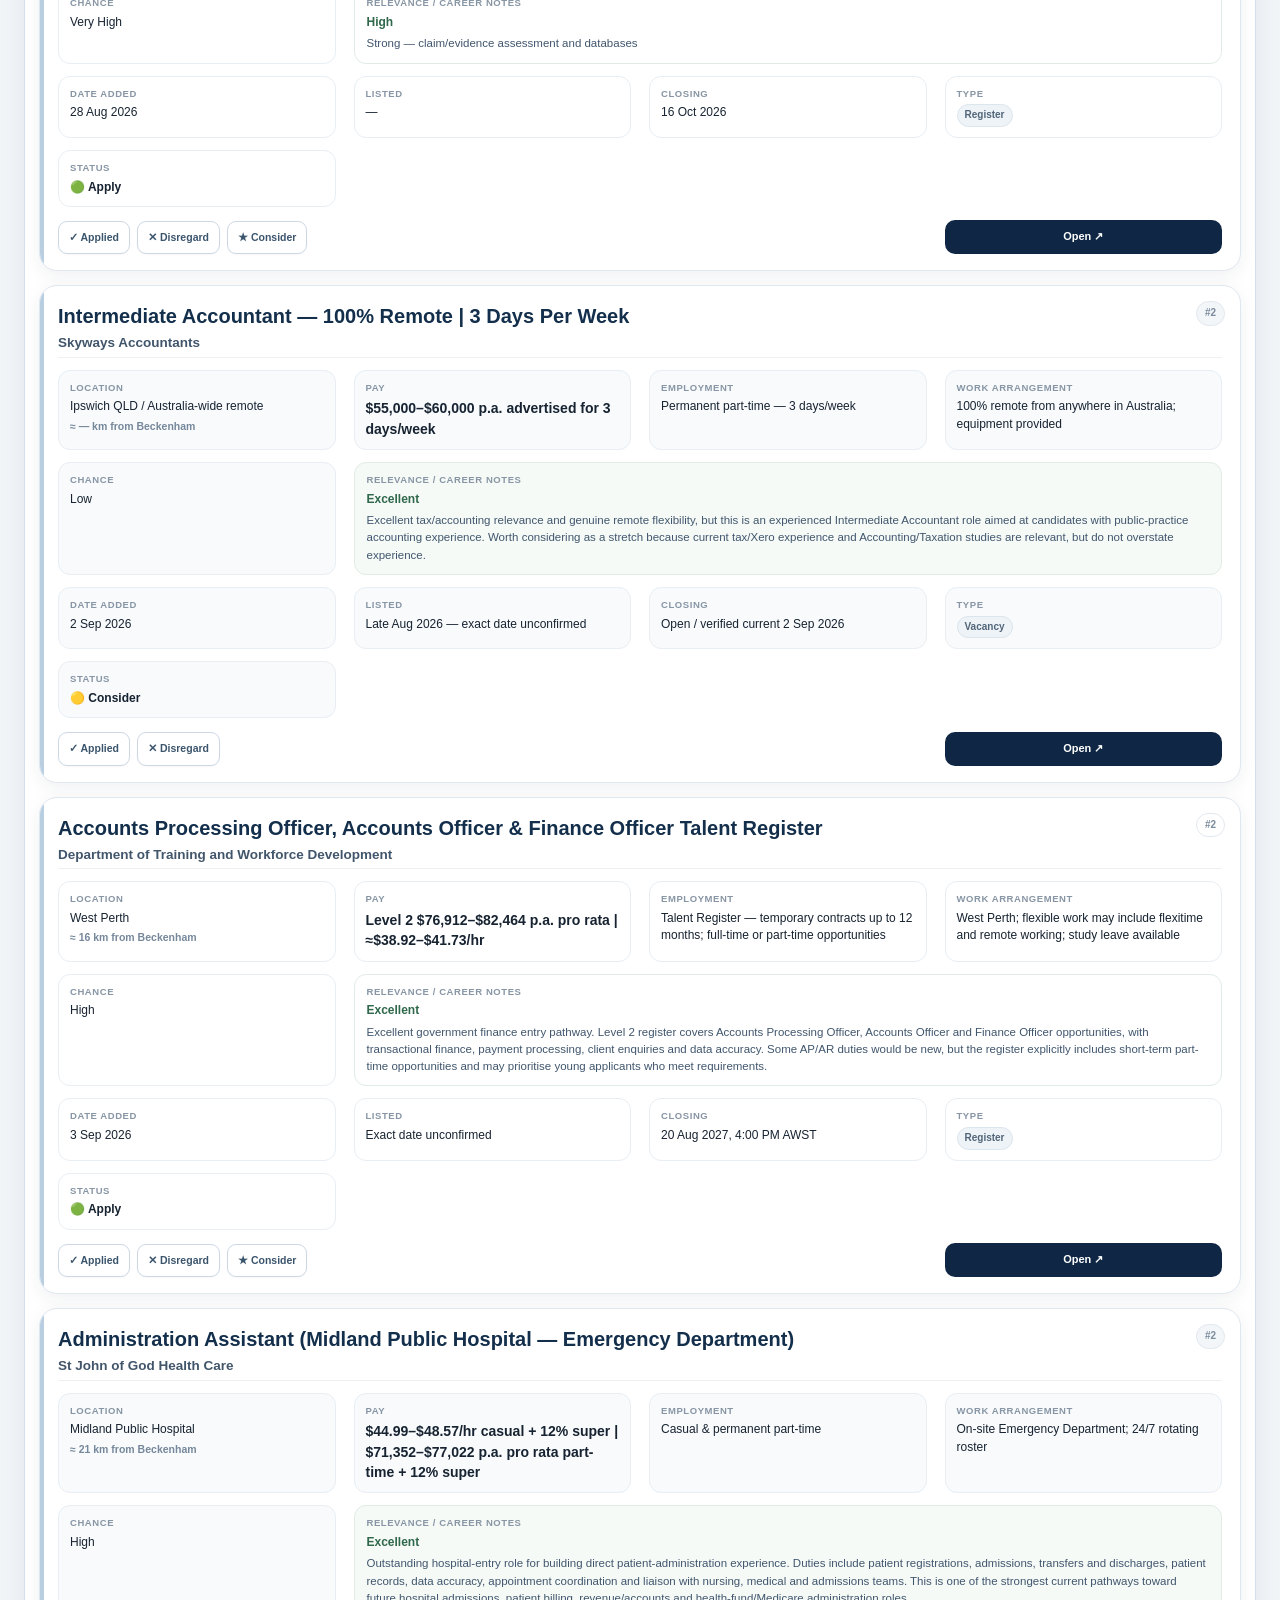
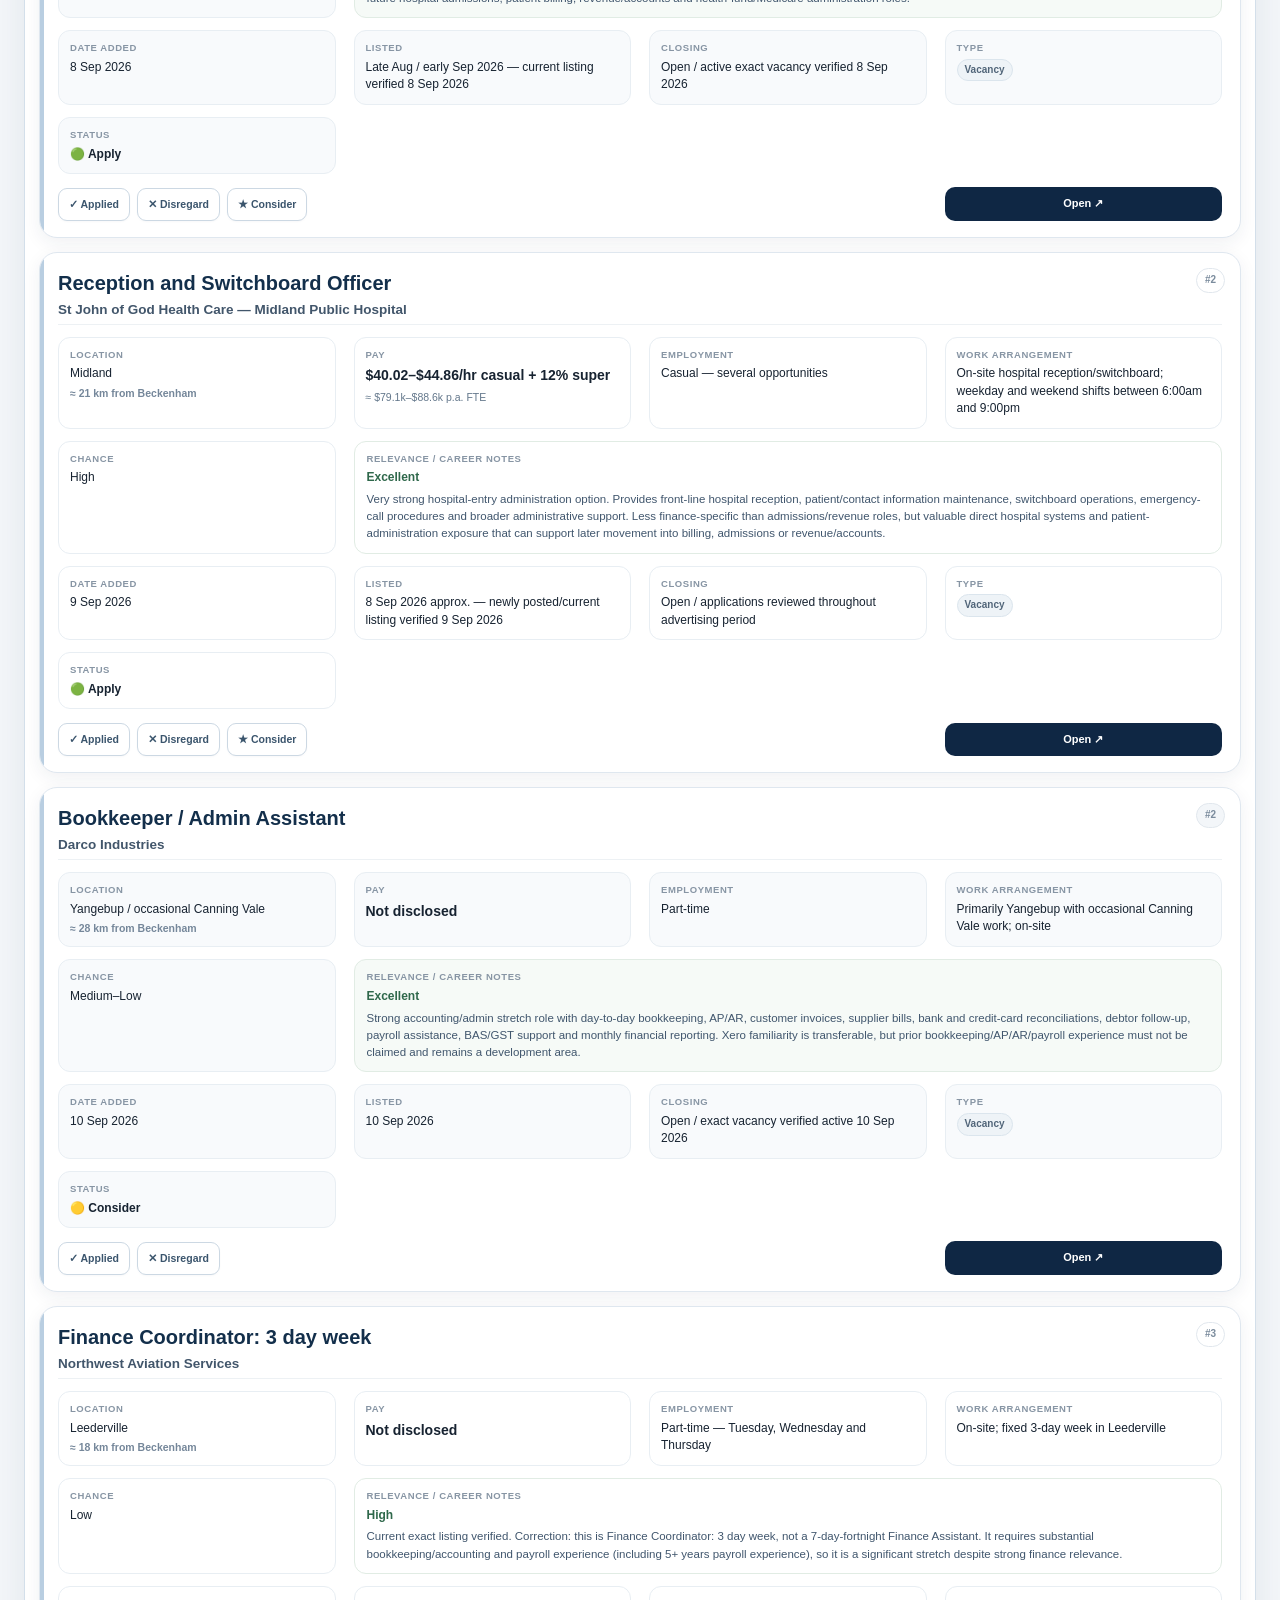
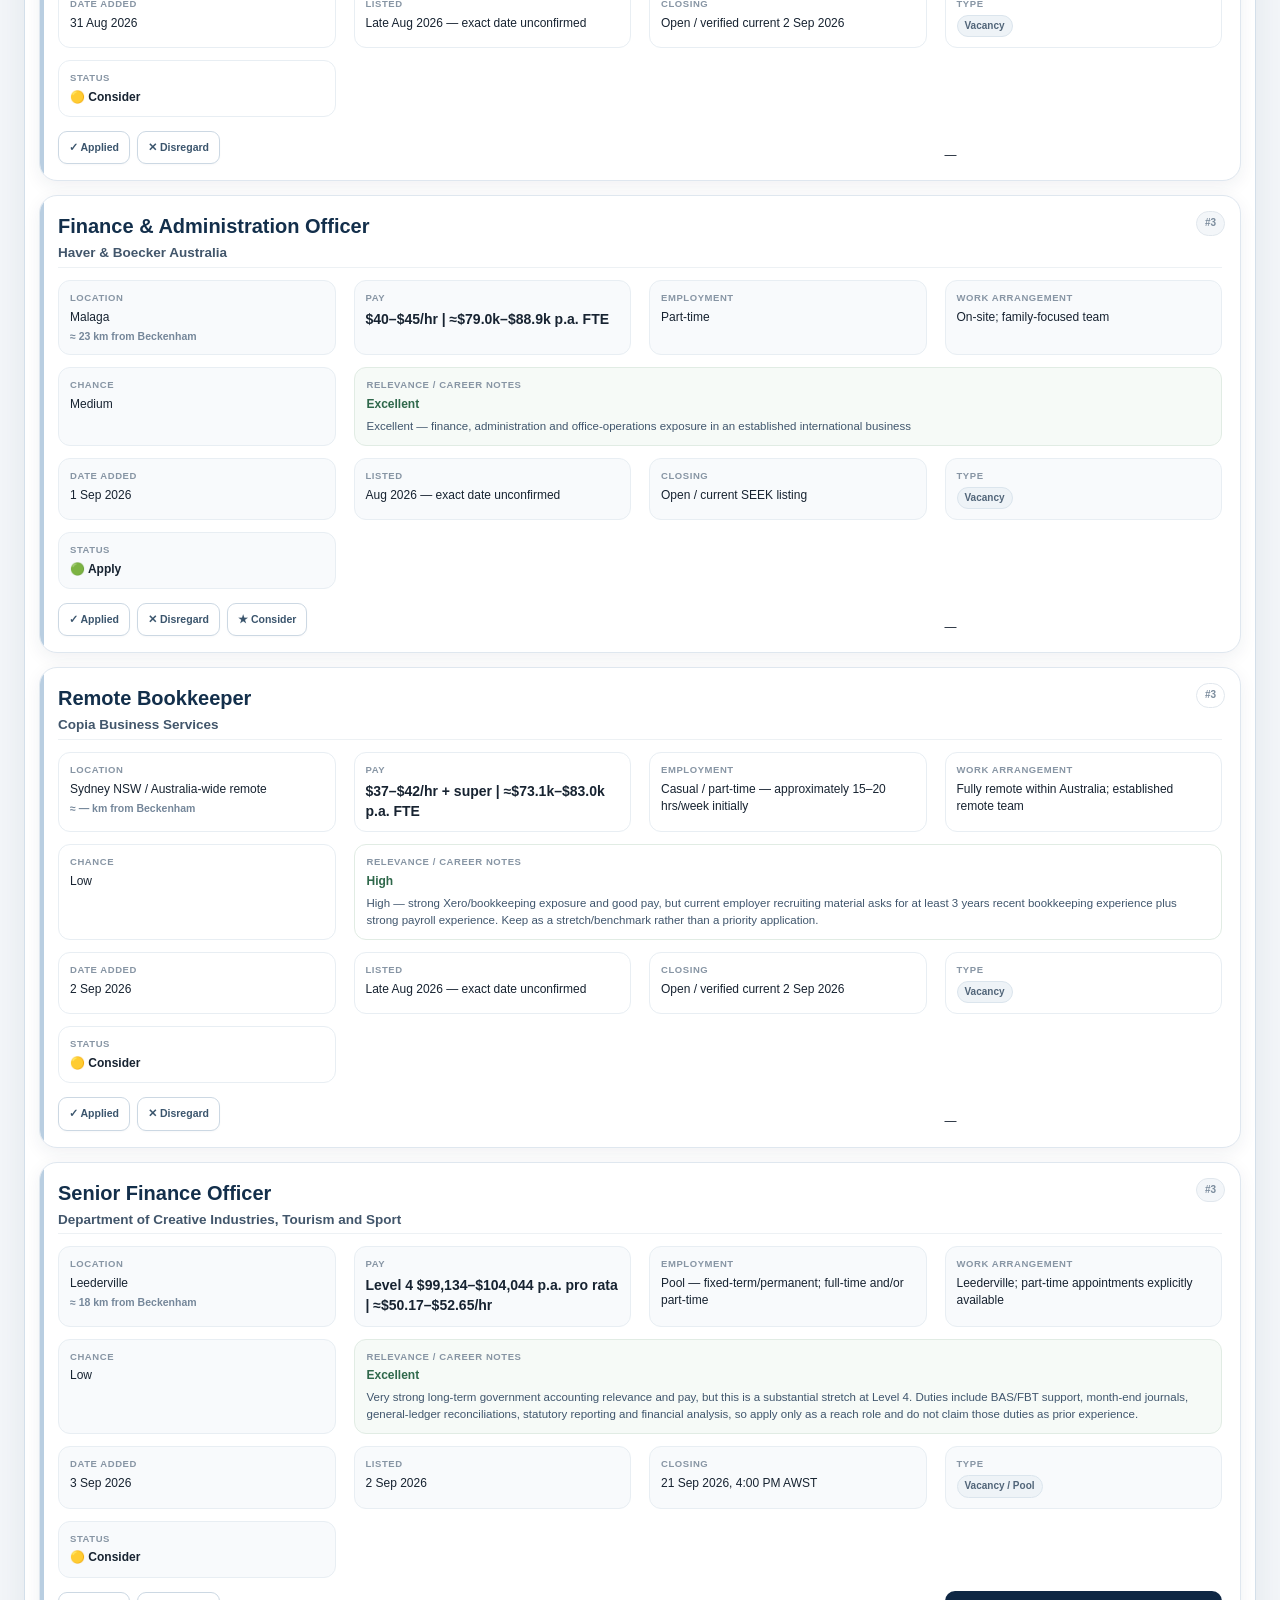
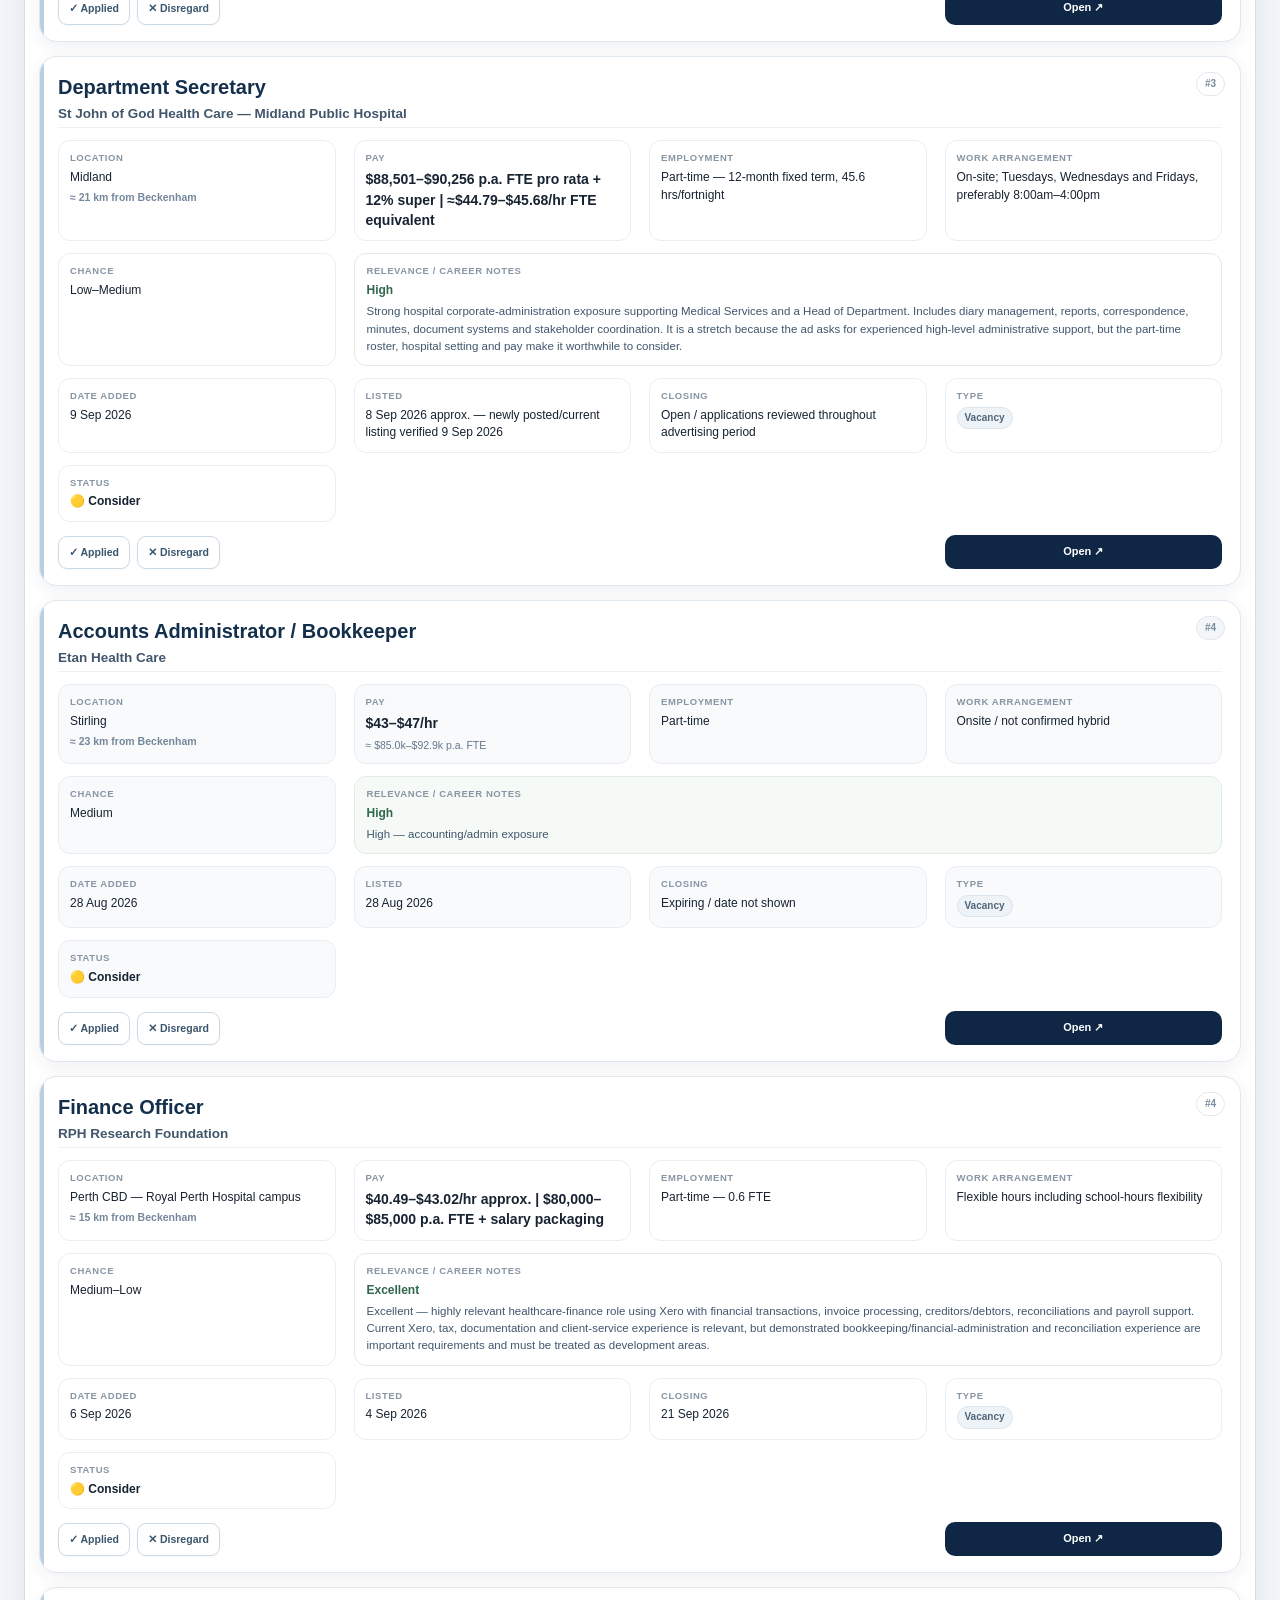
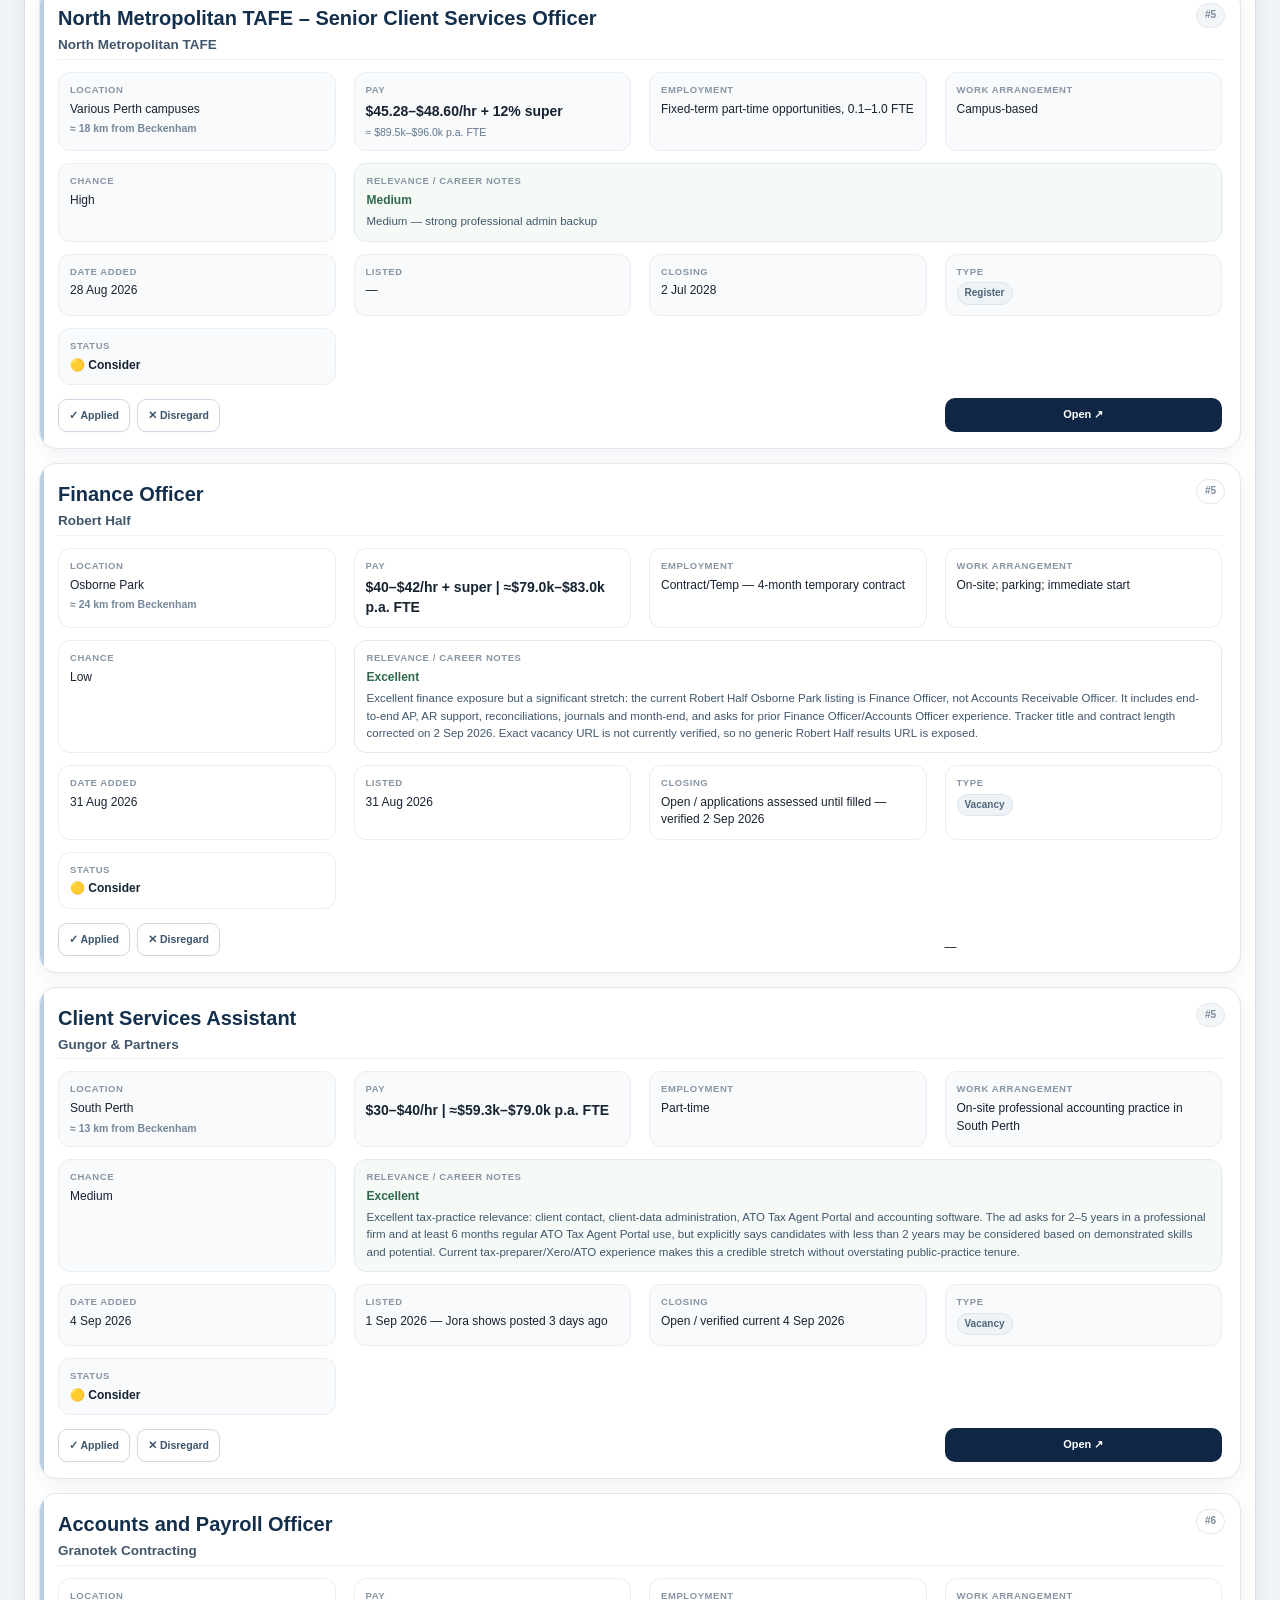
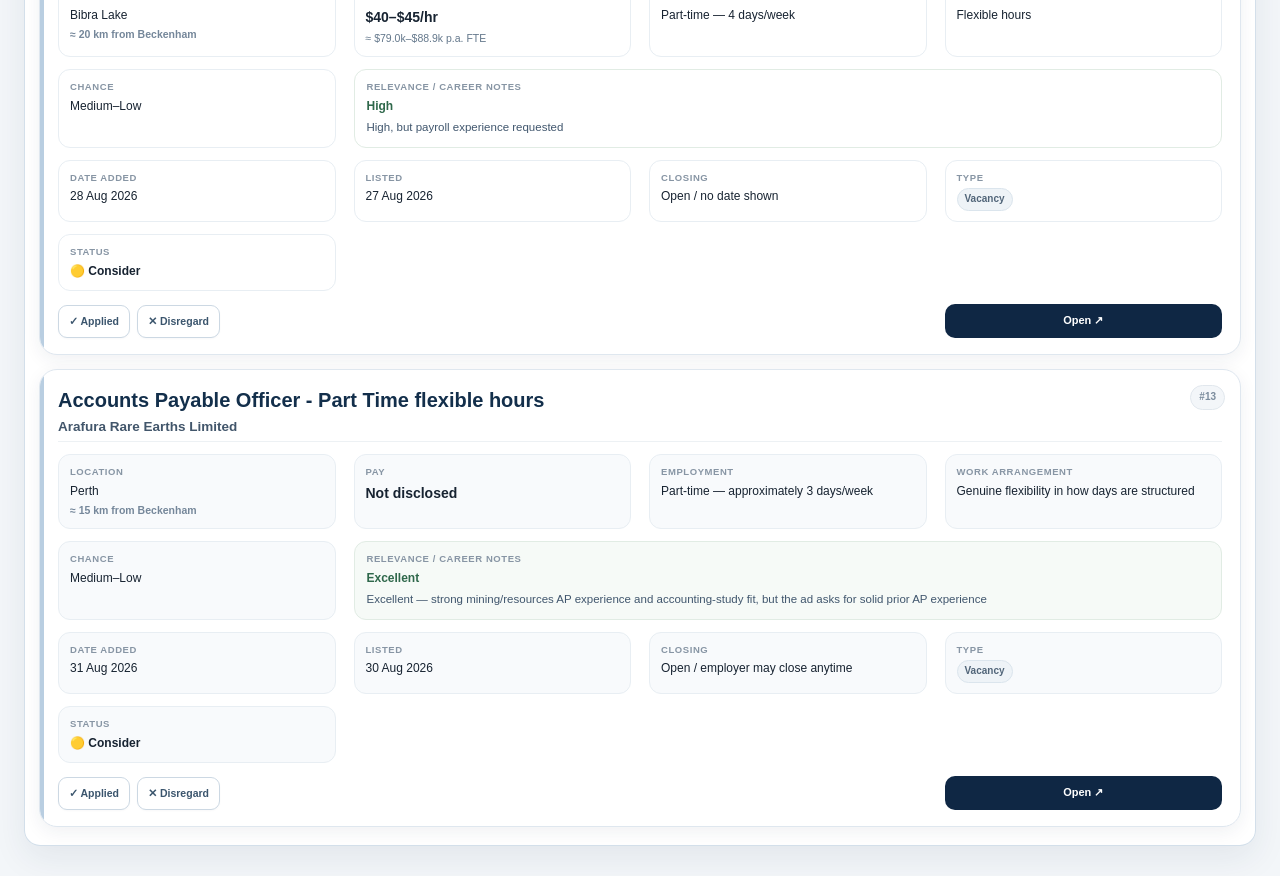
==== commit b13b0576: "Daily tracker: load Sep 12 status sync" ====
--- a/index.html
+++ b/index.html
@@ -52,6 +52,7 @@
 <script src="tracker-audit-overrides.js?v=20260902-fullaudit1"></script>
 <script src="tracker-audit-livefix.js?v=20260904-gmailsync1"></script>
 <script src="tracker-gmail-sync-20260910.js?v=20260910-gmailsync1"></script>
+<script src="tracker-gmail-sync-20260912.js?v=20260912-gmailsync1"></script>
 <script src="exact-source-policy.js?v=20260904-exact1"></script>
 <script src="dark-mode.js"></script>
 </body>
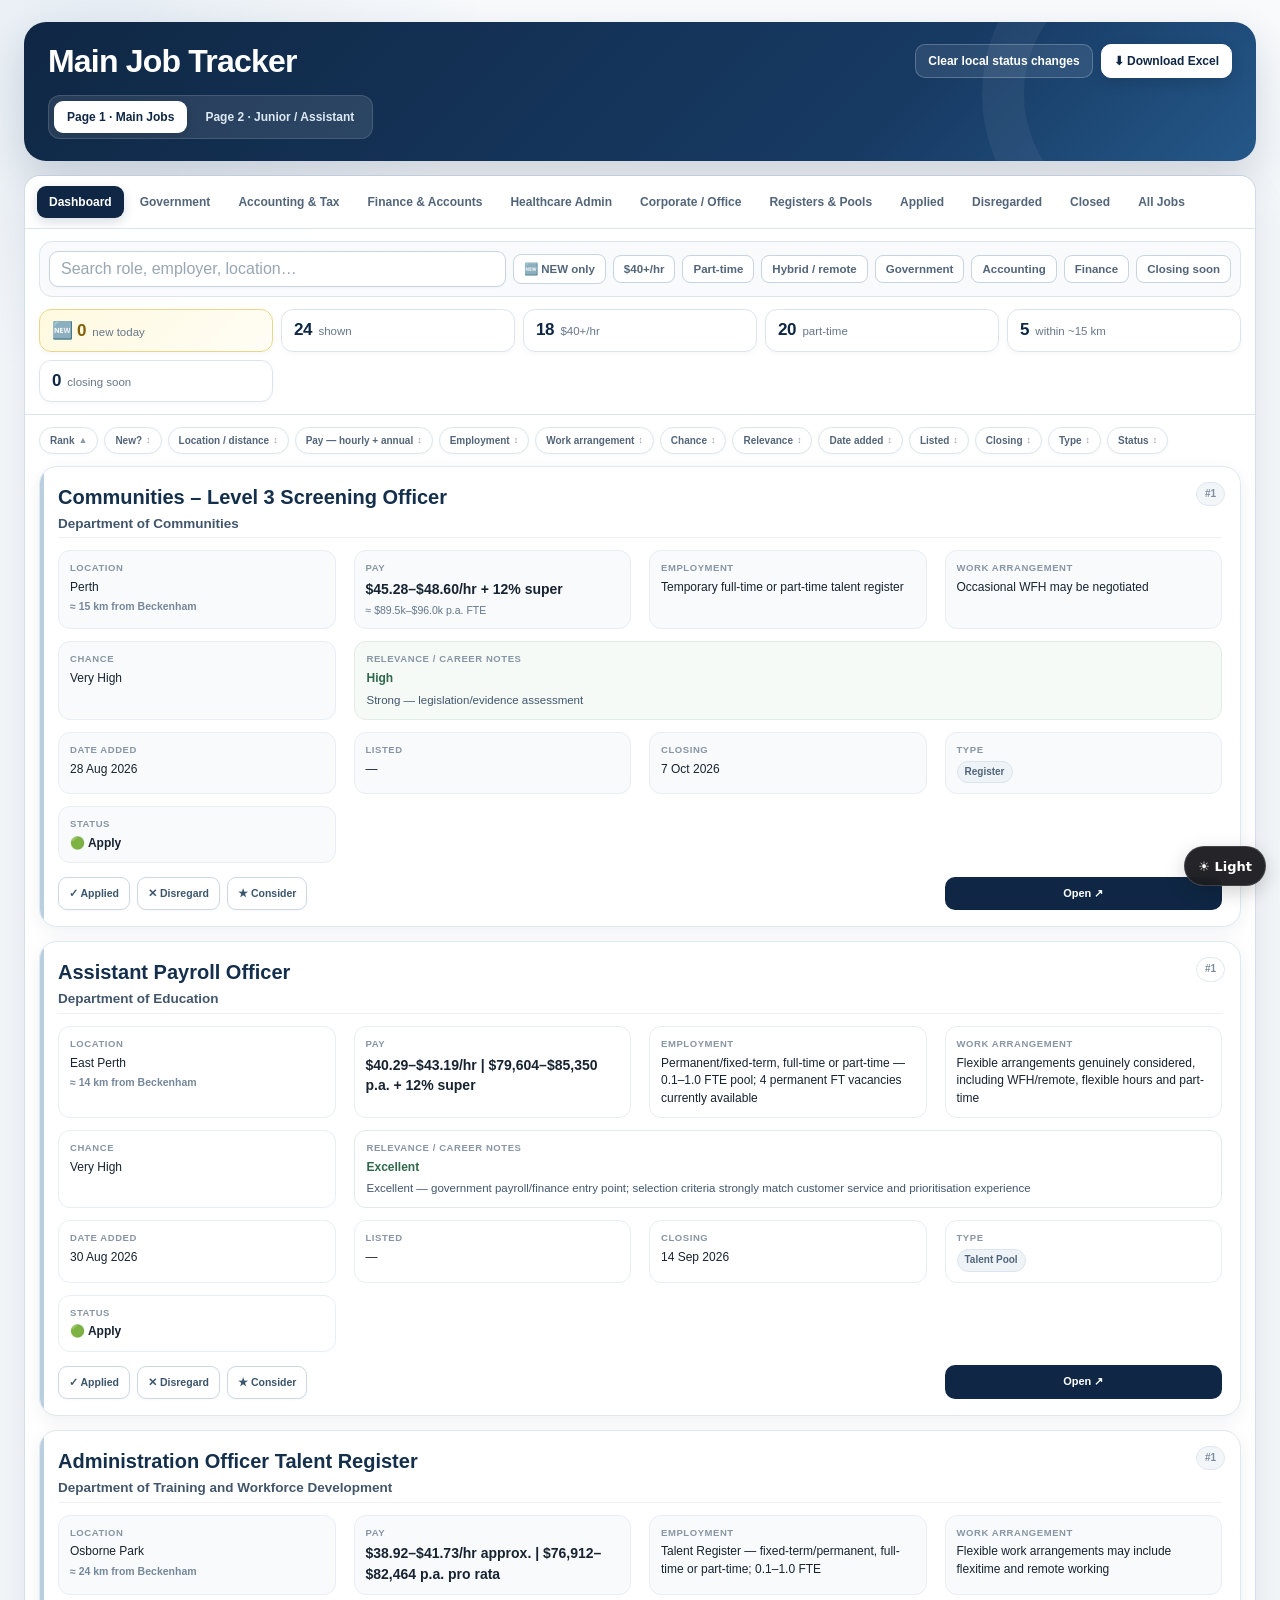
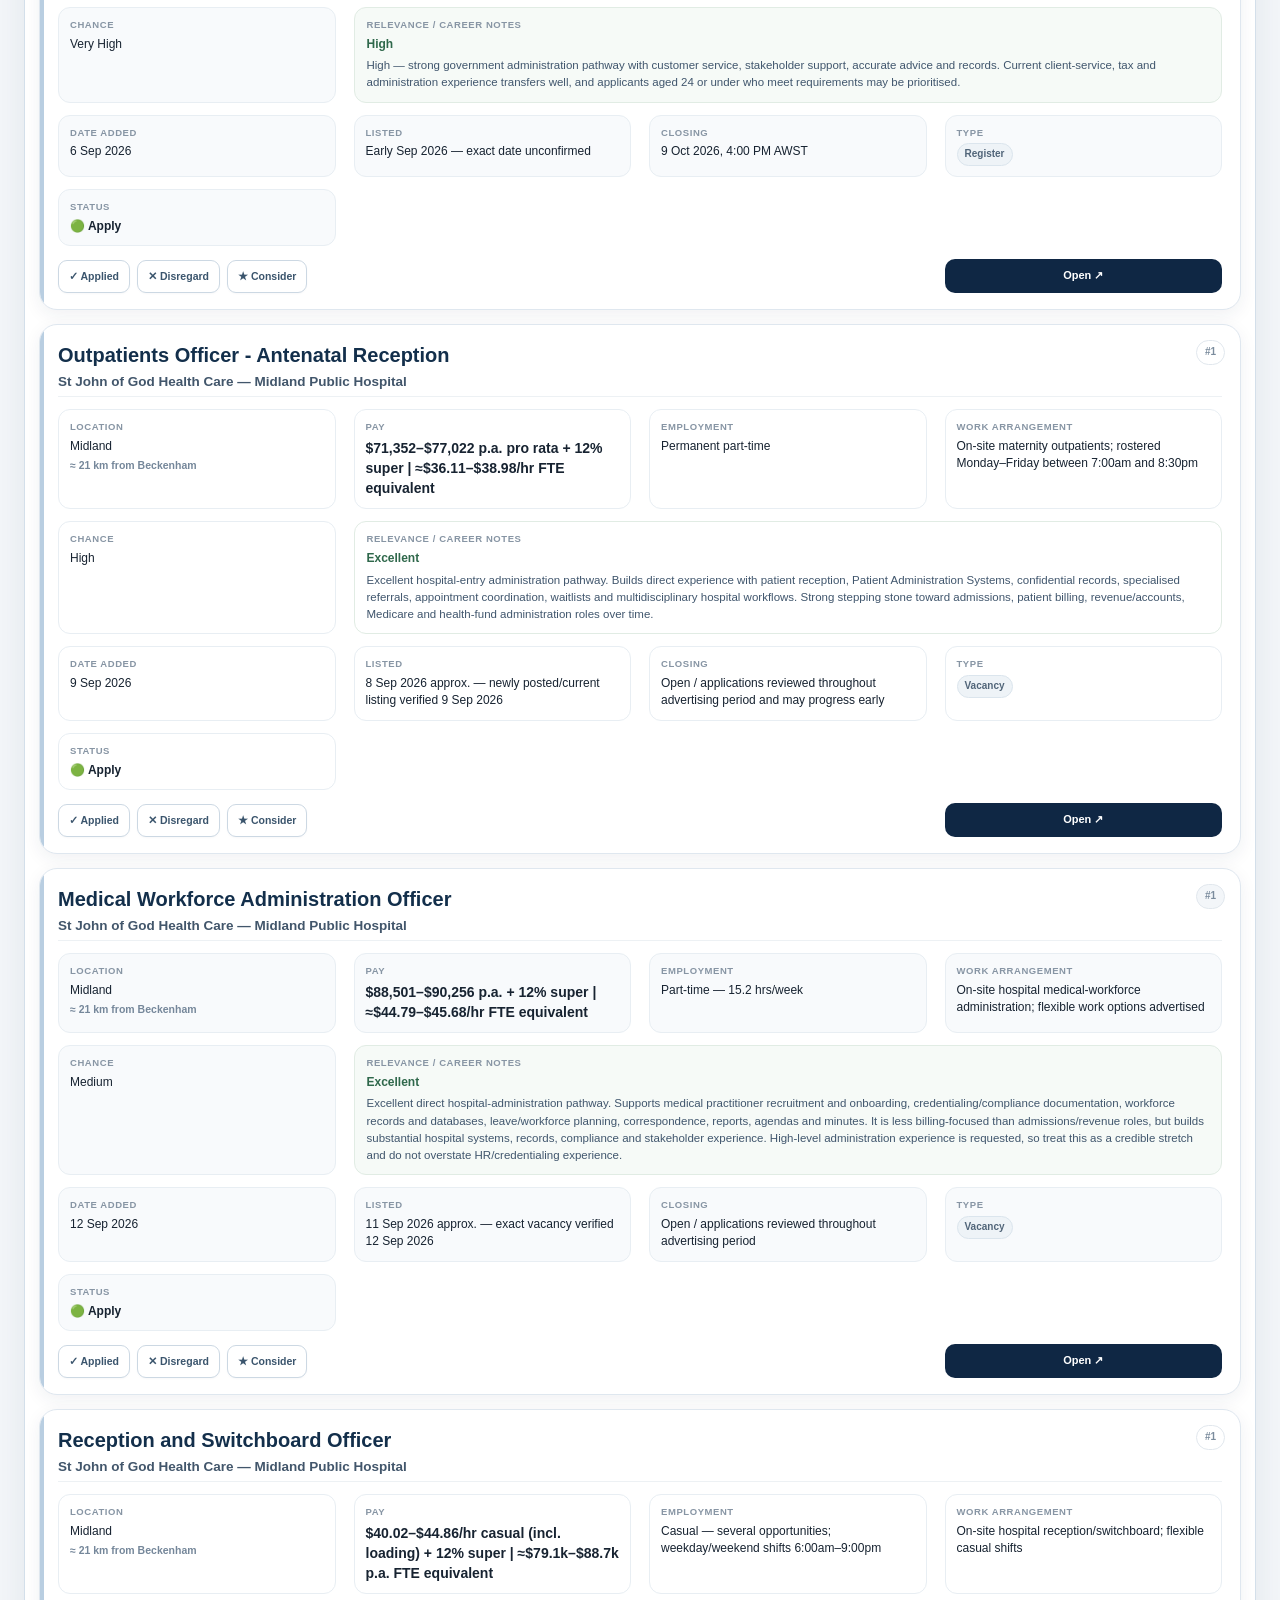
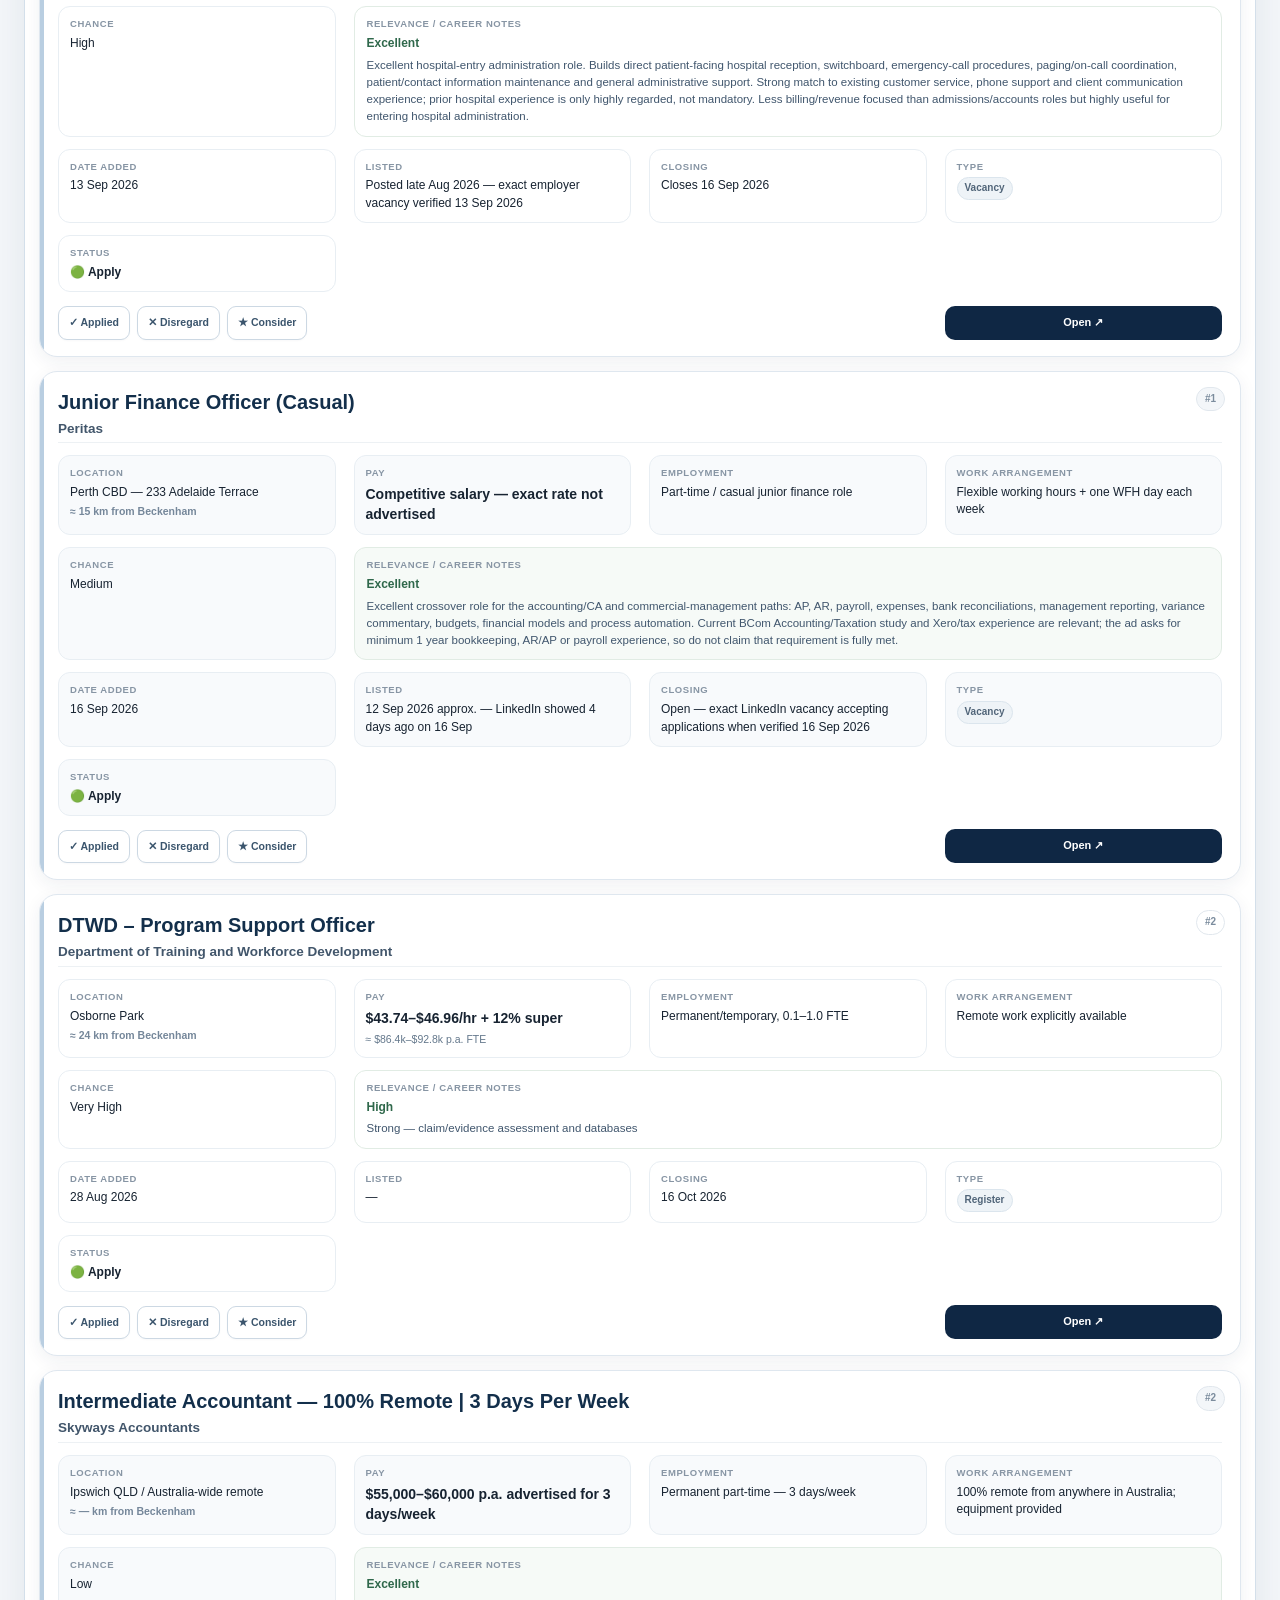
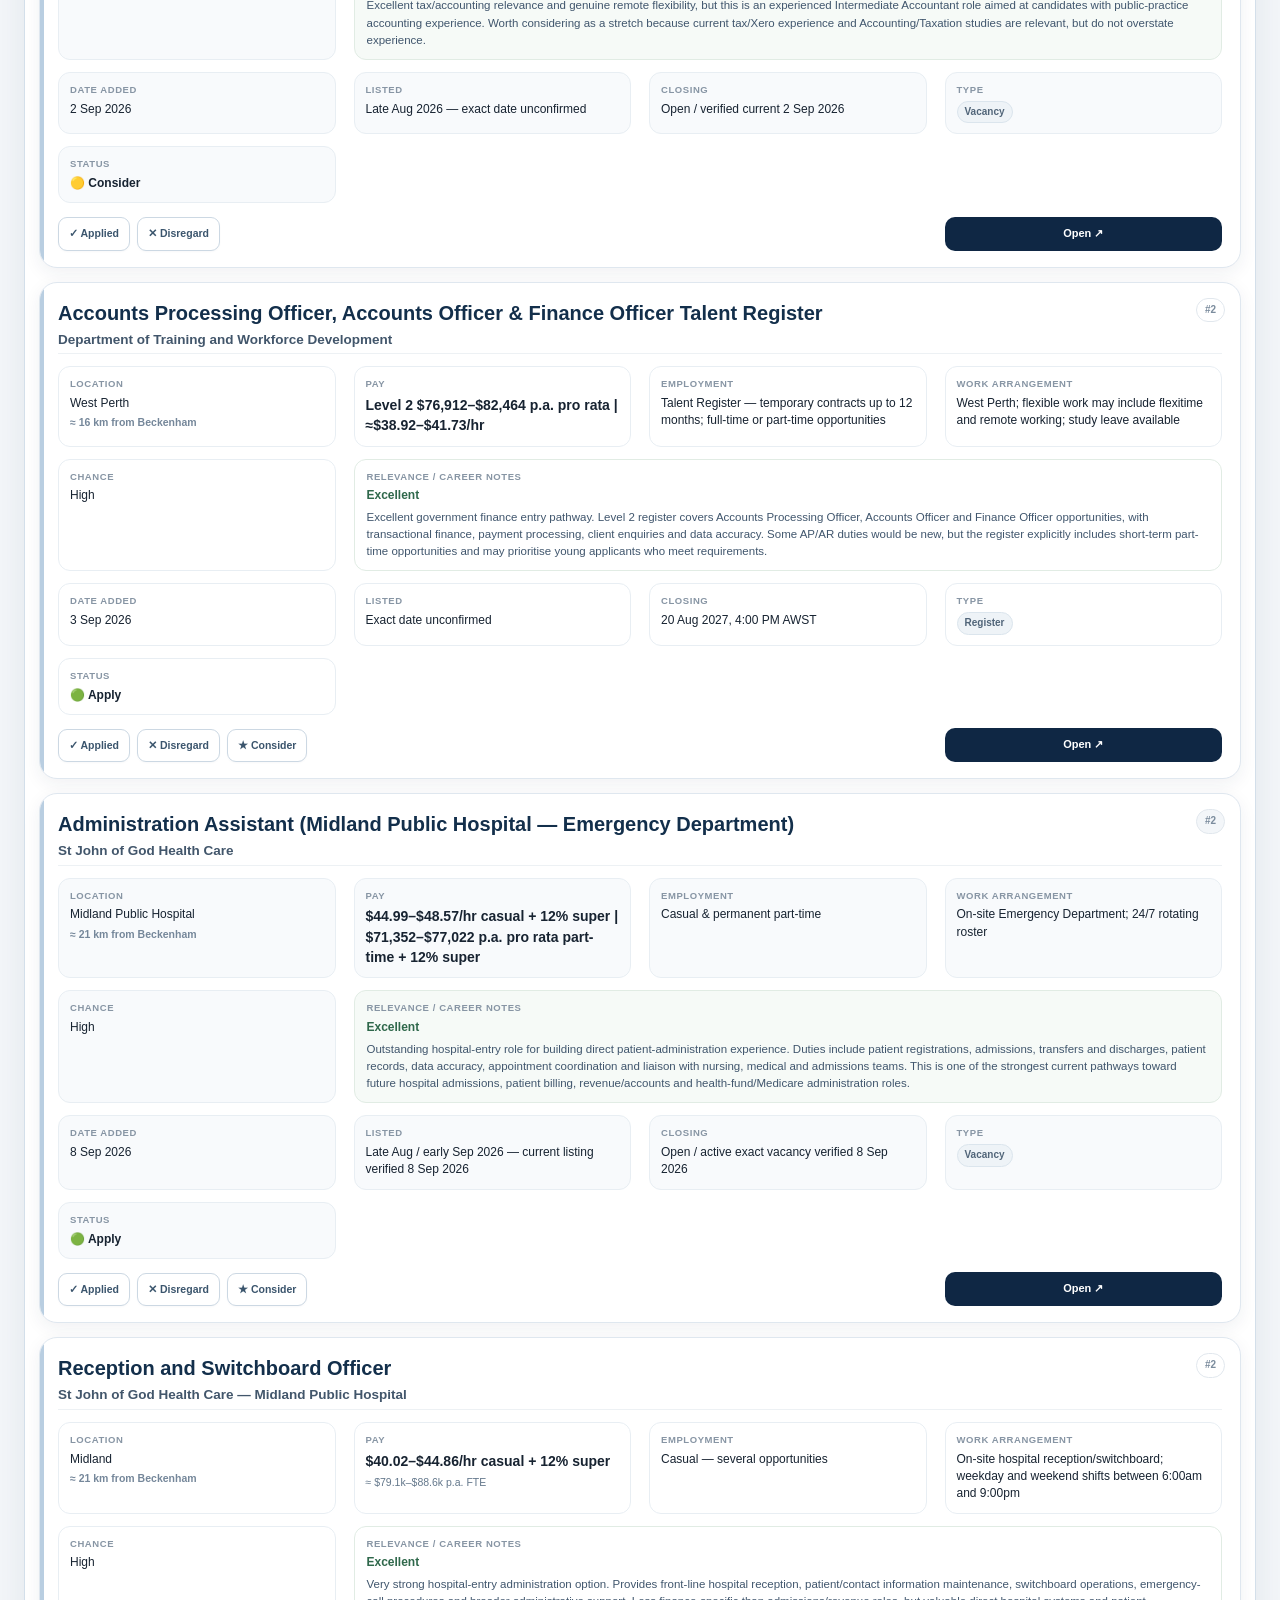
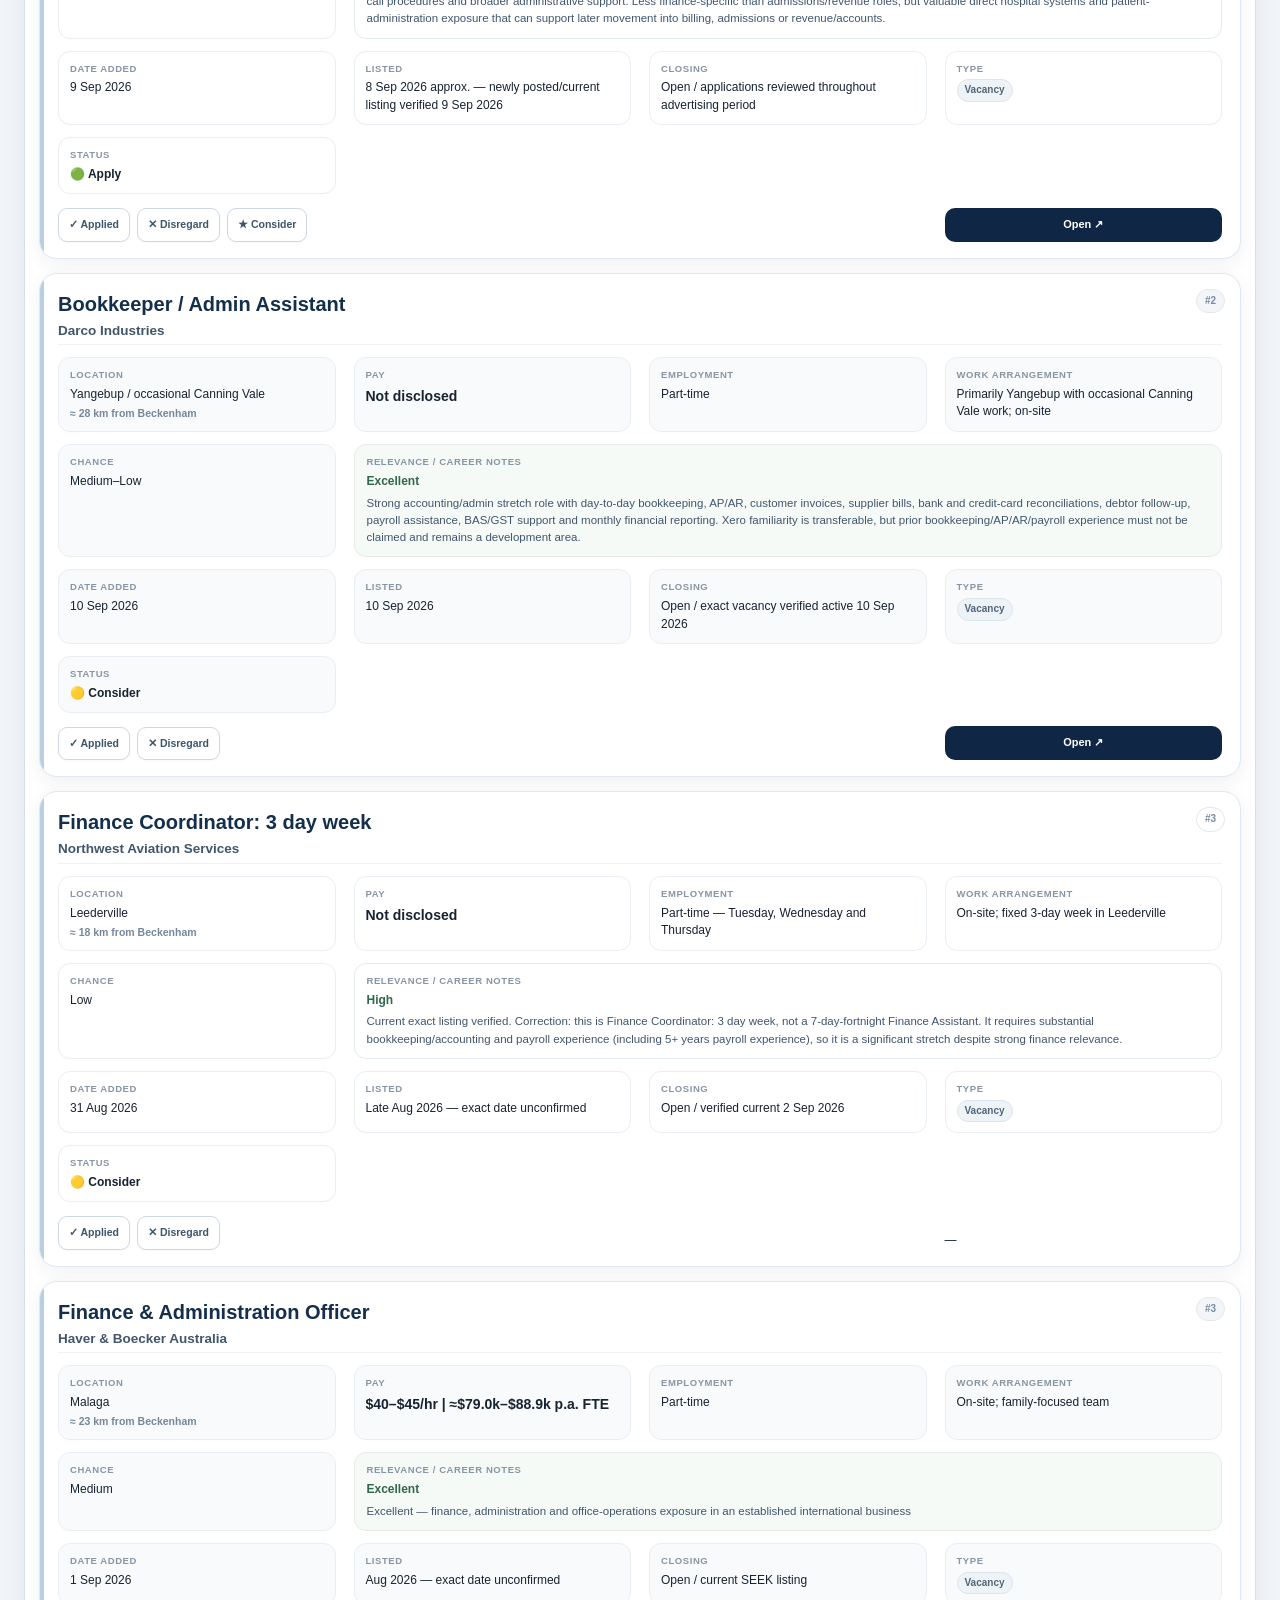
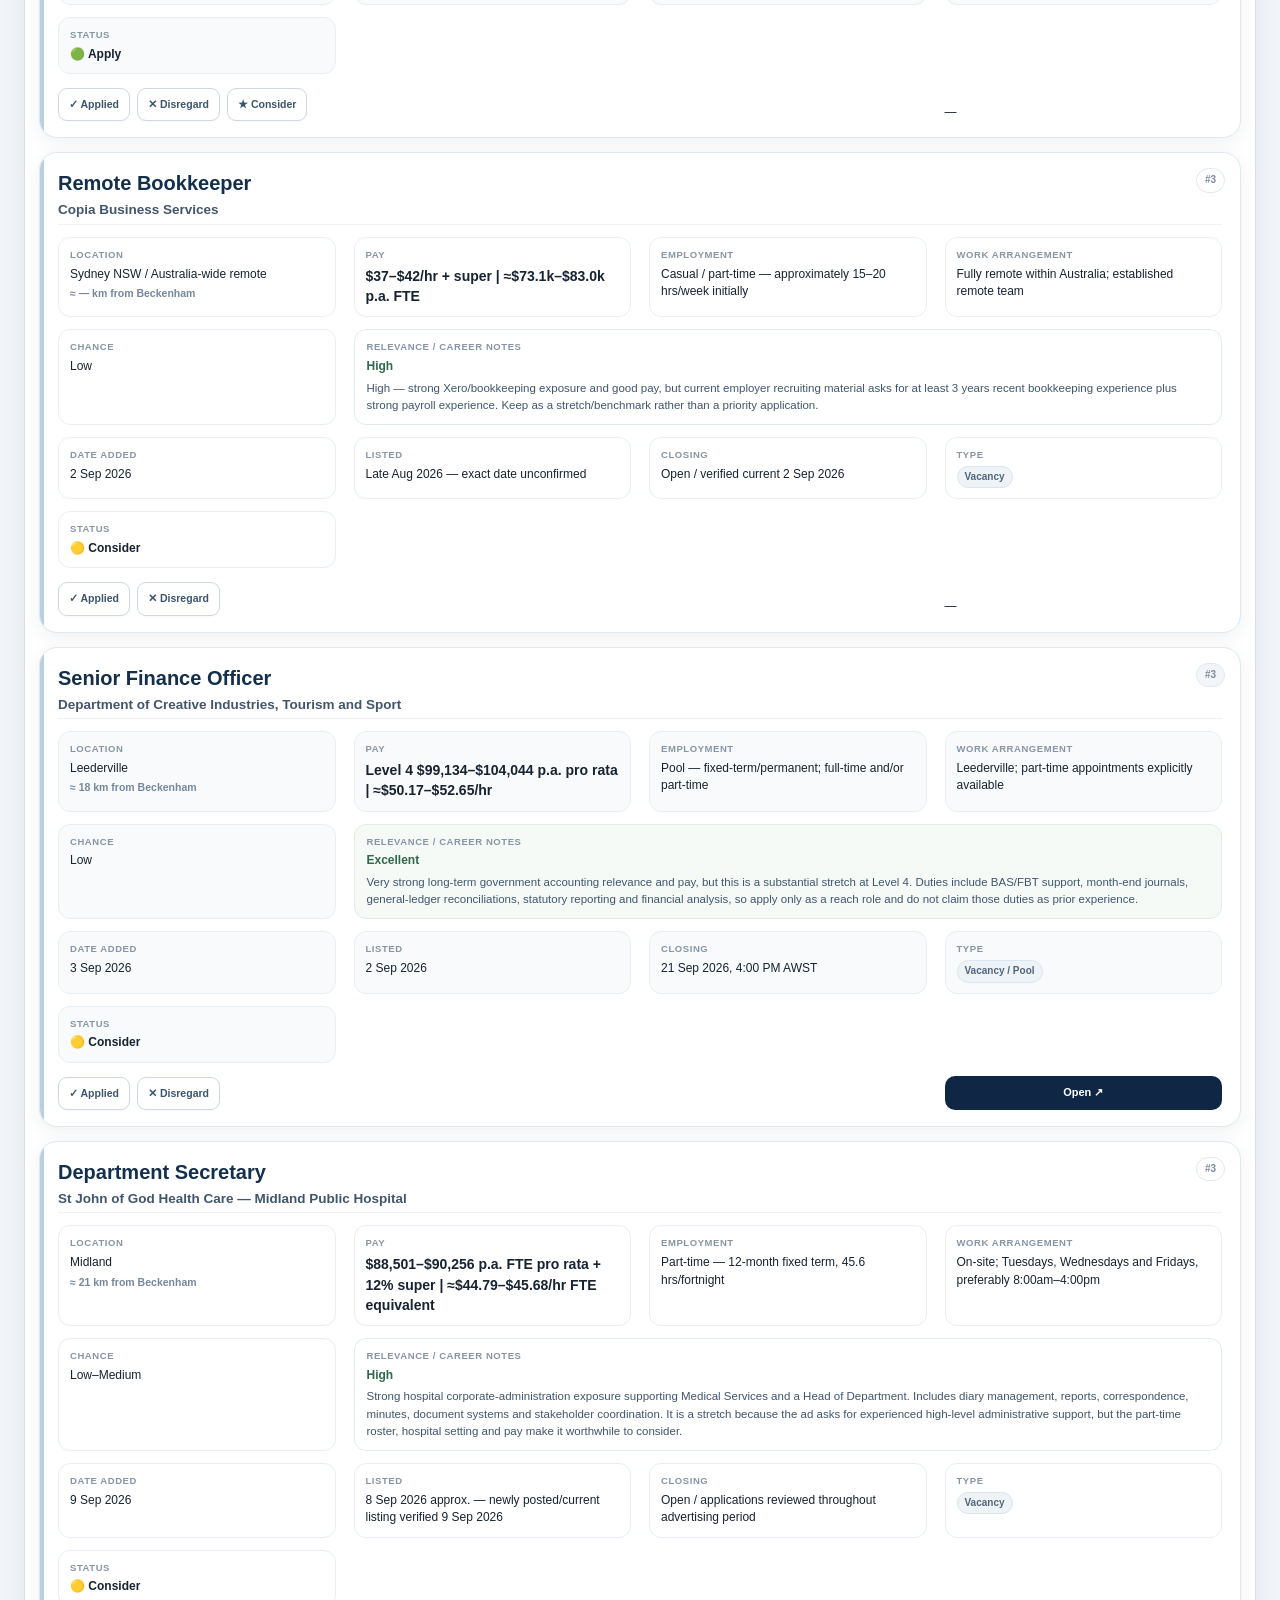
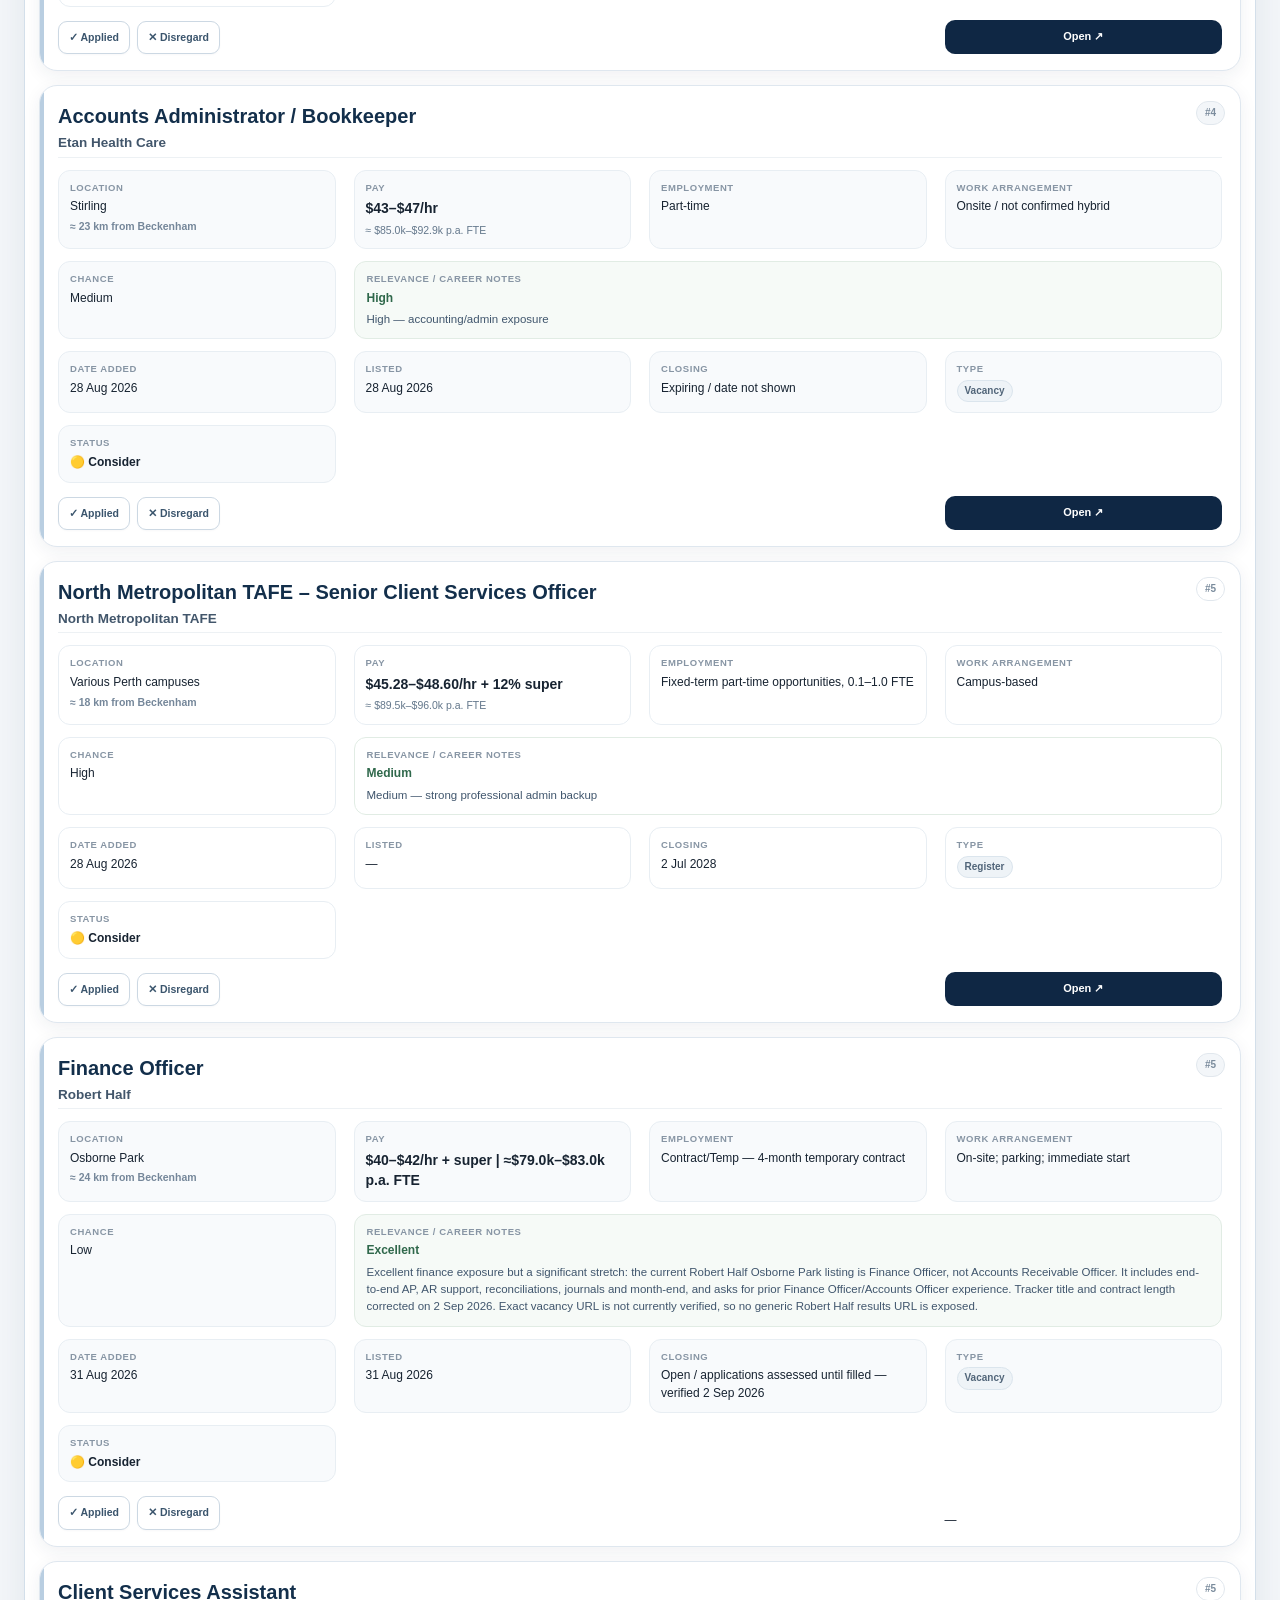
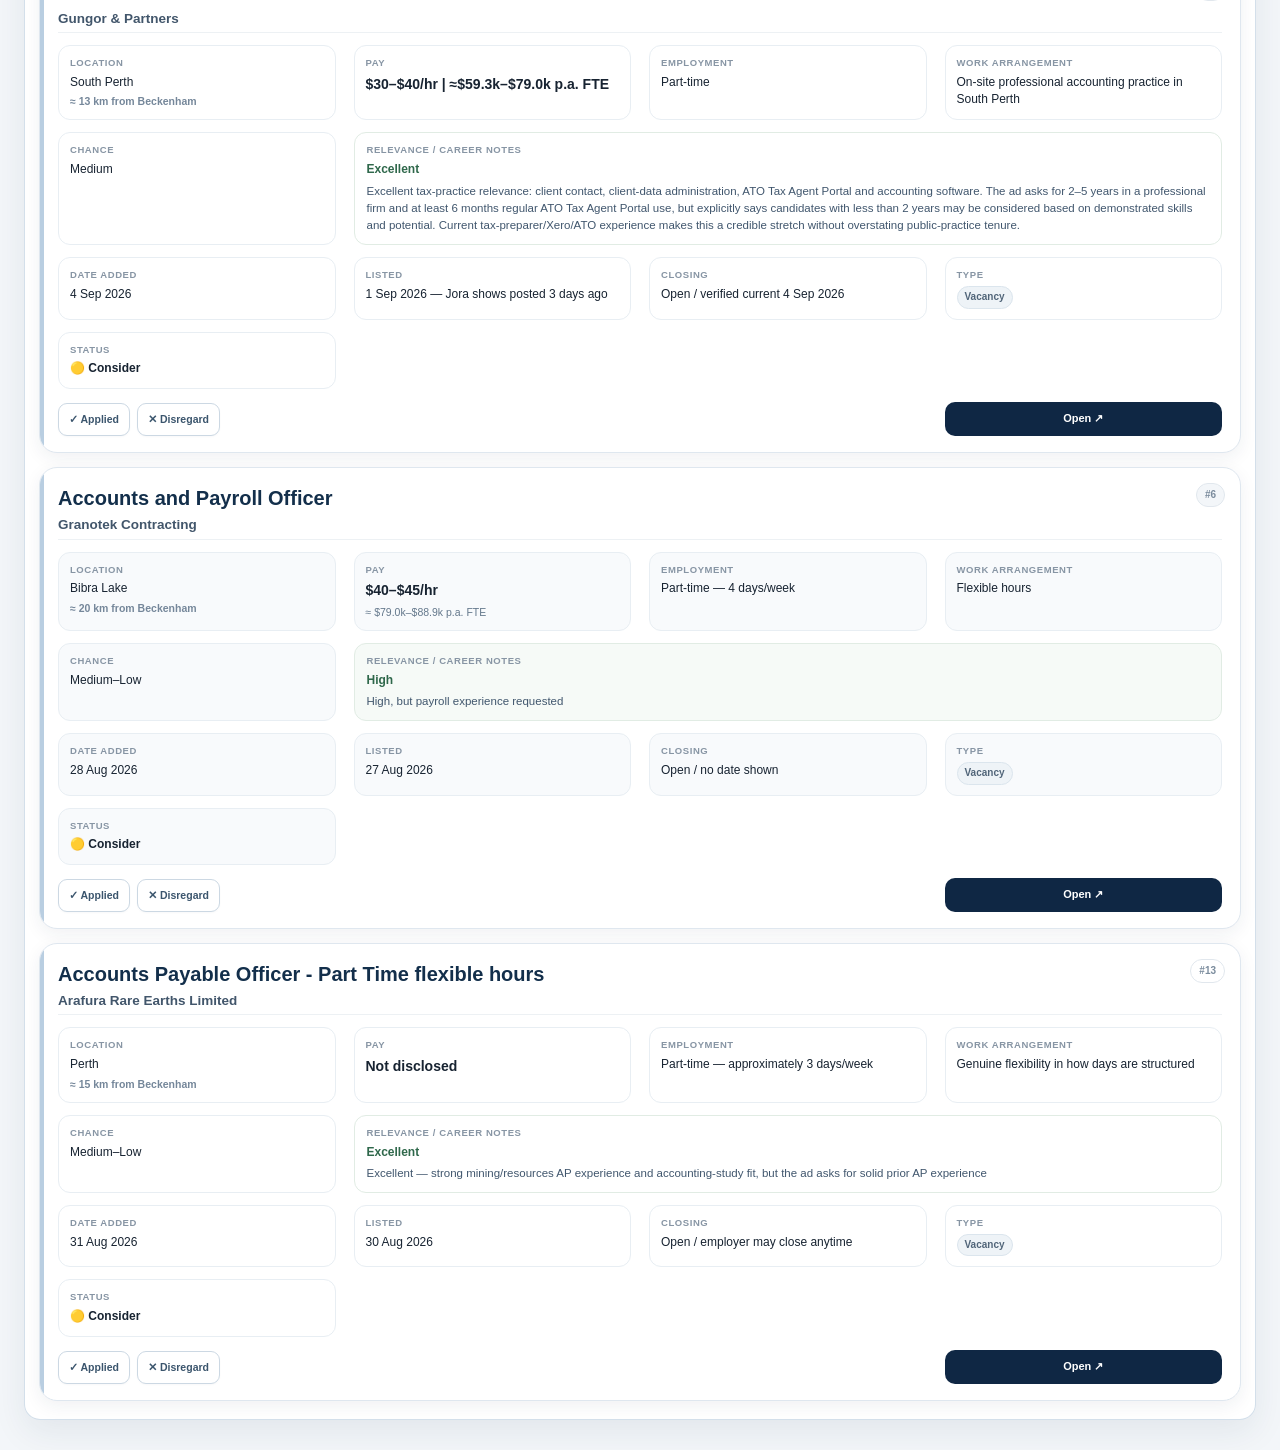
==== commit b0ae6907: "Load 24 Sep Gmail tracker sync" ====
--- a/index.html
+++ b/index.html
@@ -53,6 +53,8 @@
 <script src="tracker-audit-livefix.js?v=20260904-gmailsync1"></script>
 <script src="tracker-gmail-sync-20260910.js?v=20260910-gmailsync1"></script>
 <script src="tracker-gmail-sync-20260912.js?v=20260912-gmailsync1"></script>
+<script src="tracker-gmail-sync-20260913.js?v=20260913-gmailsync1"></script>
+<script src="tracker-gmail-sync-20260924.js?v=20260924-gmailsync1"></script>
 <script src="exact-source-policy.js?v=20260904-exact1"></script>
 <script src="dark-mode.js"></script>
 </body>
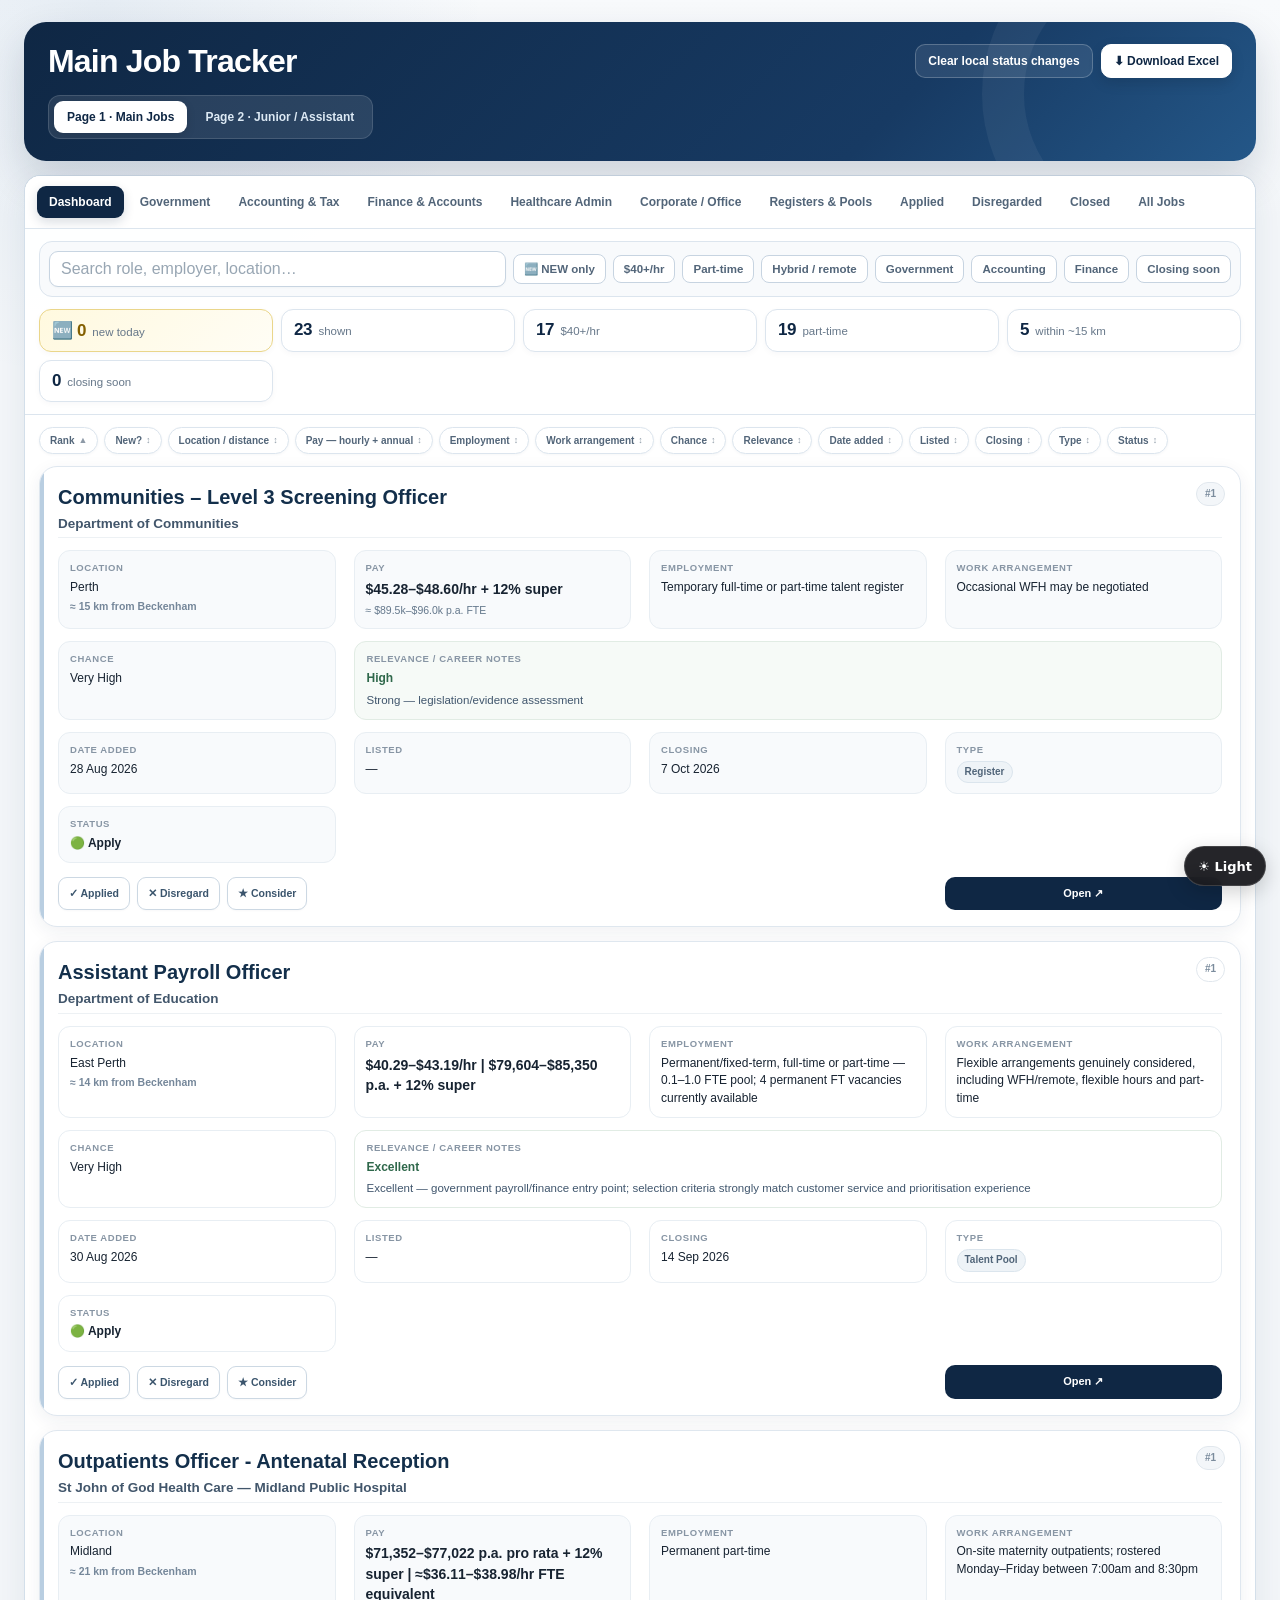
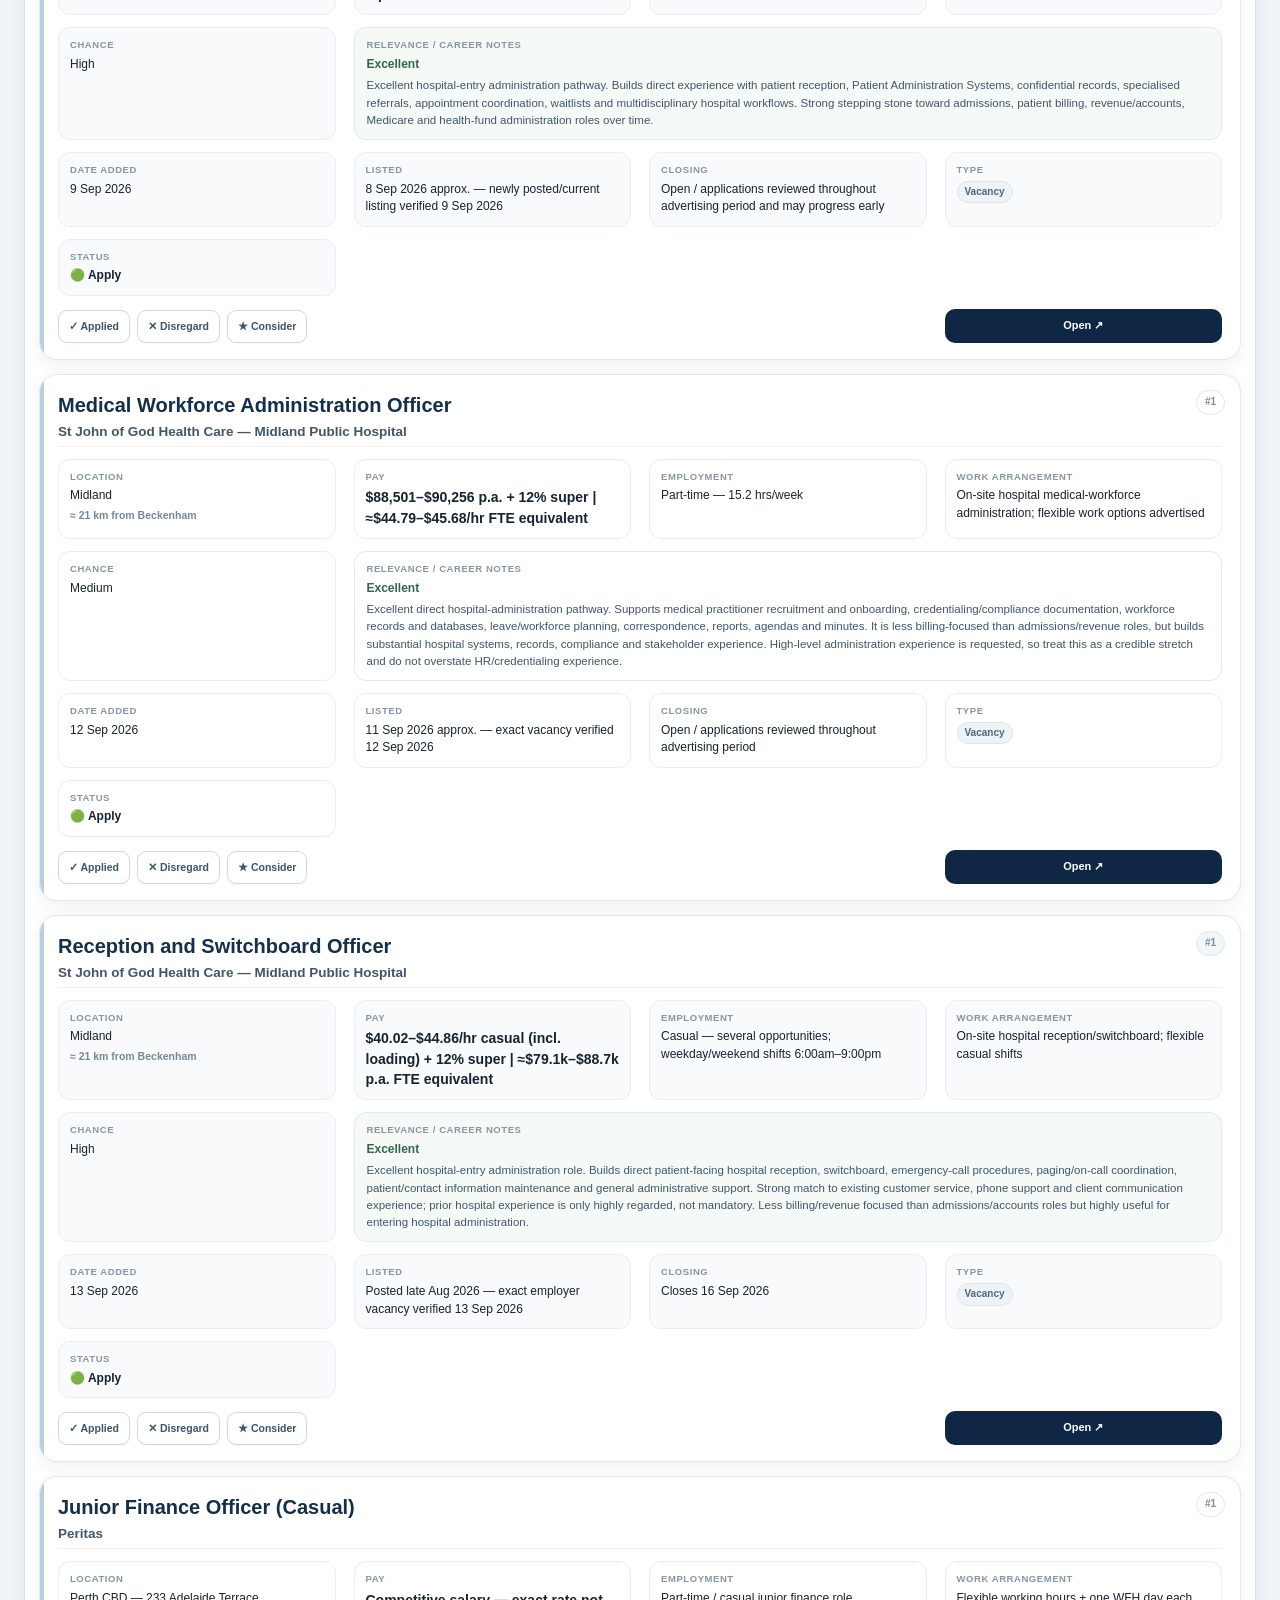
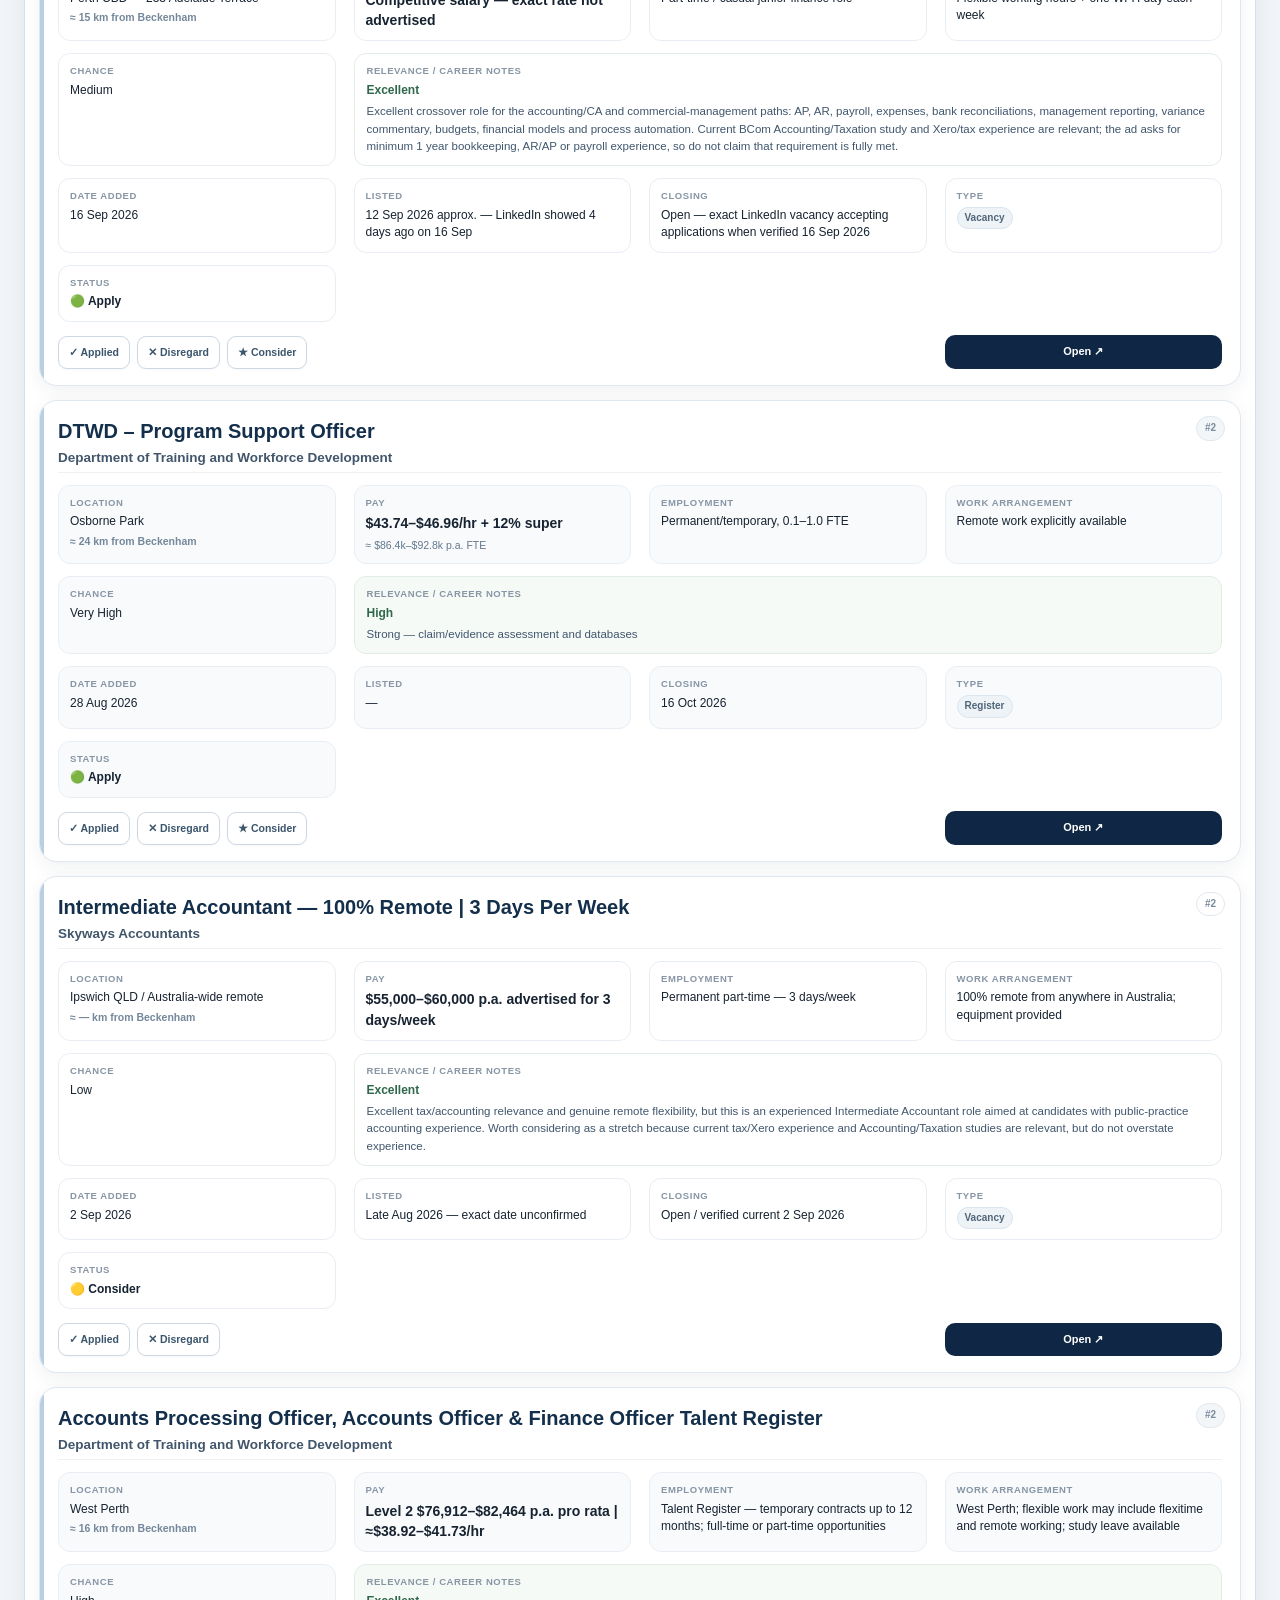
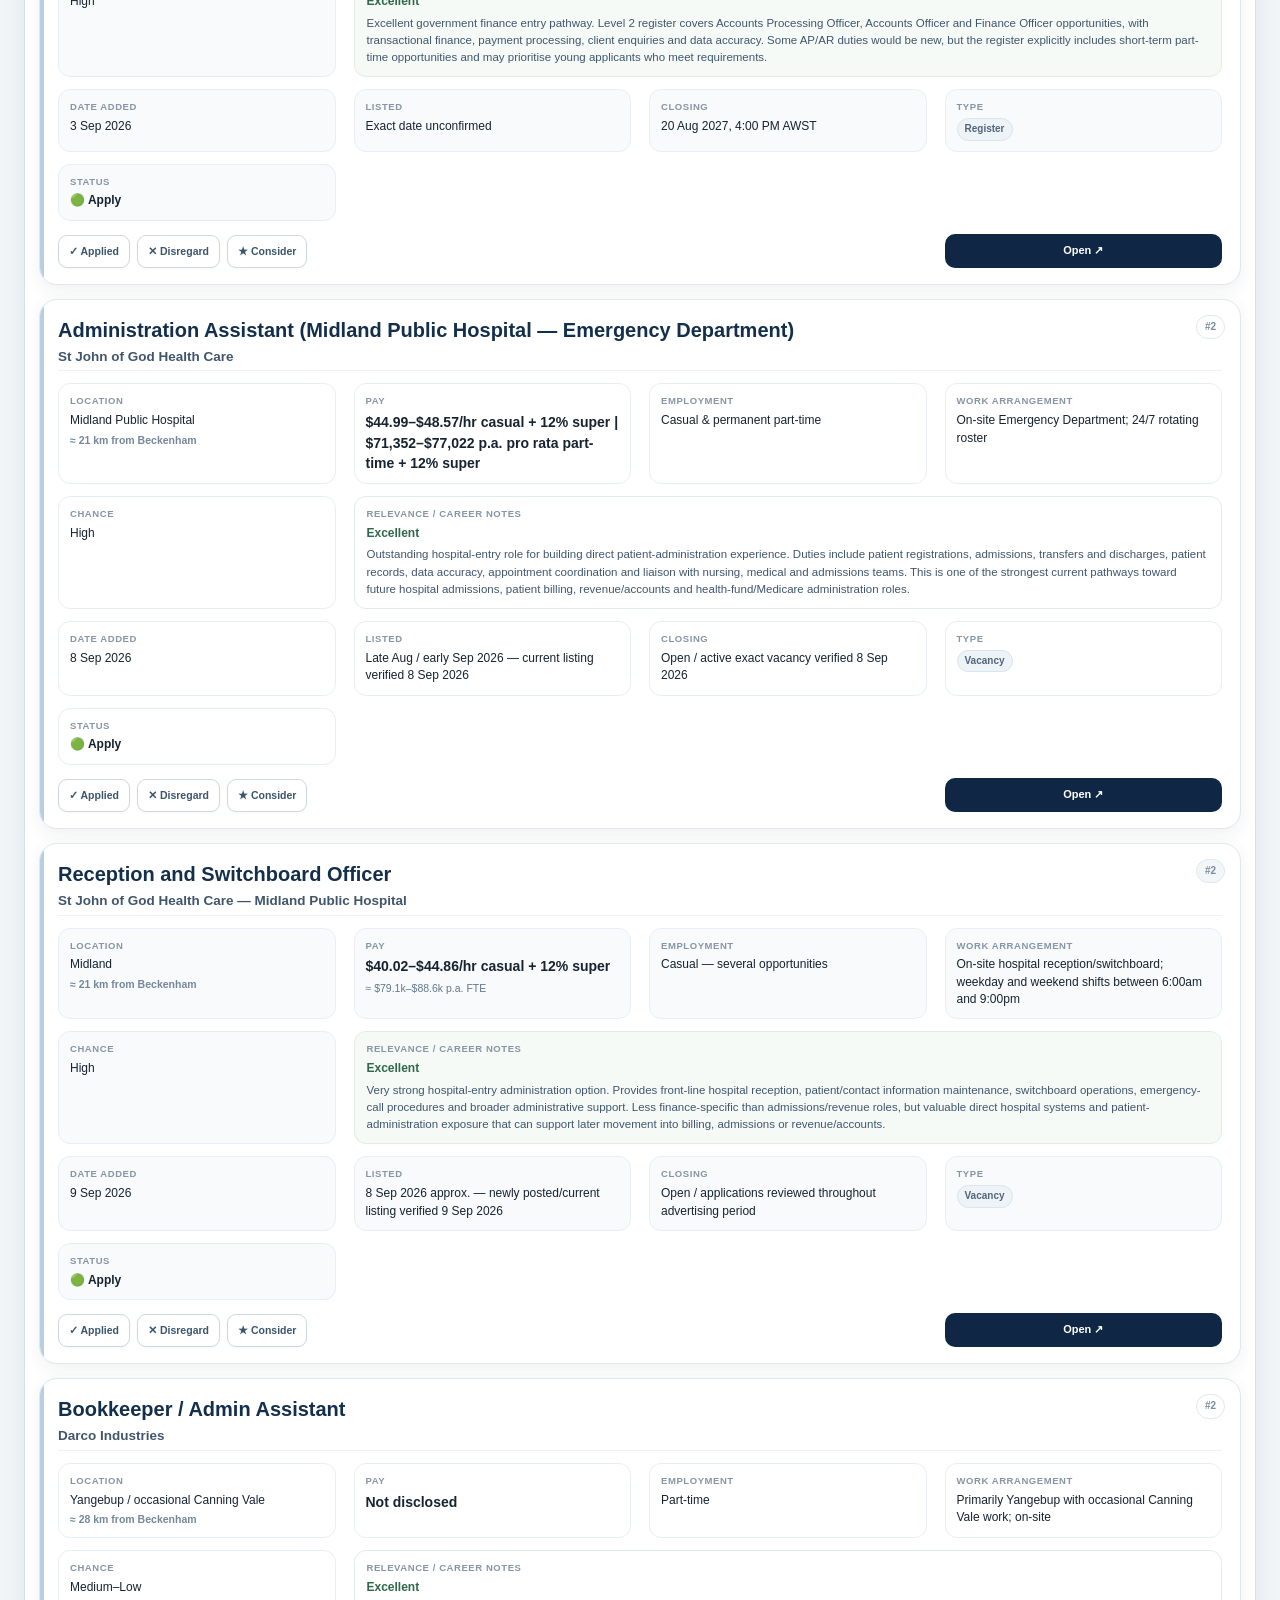
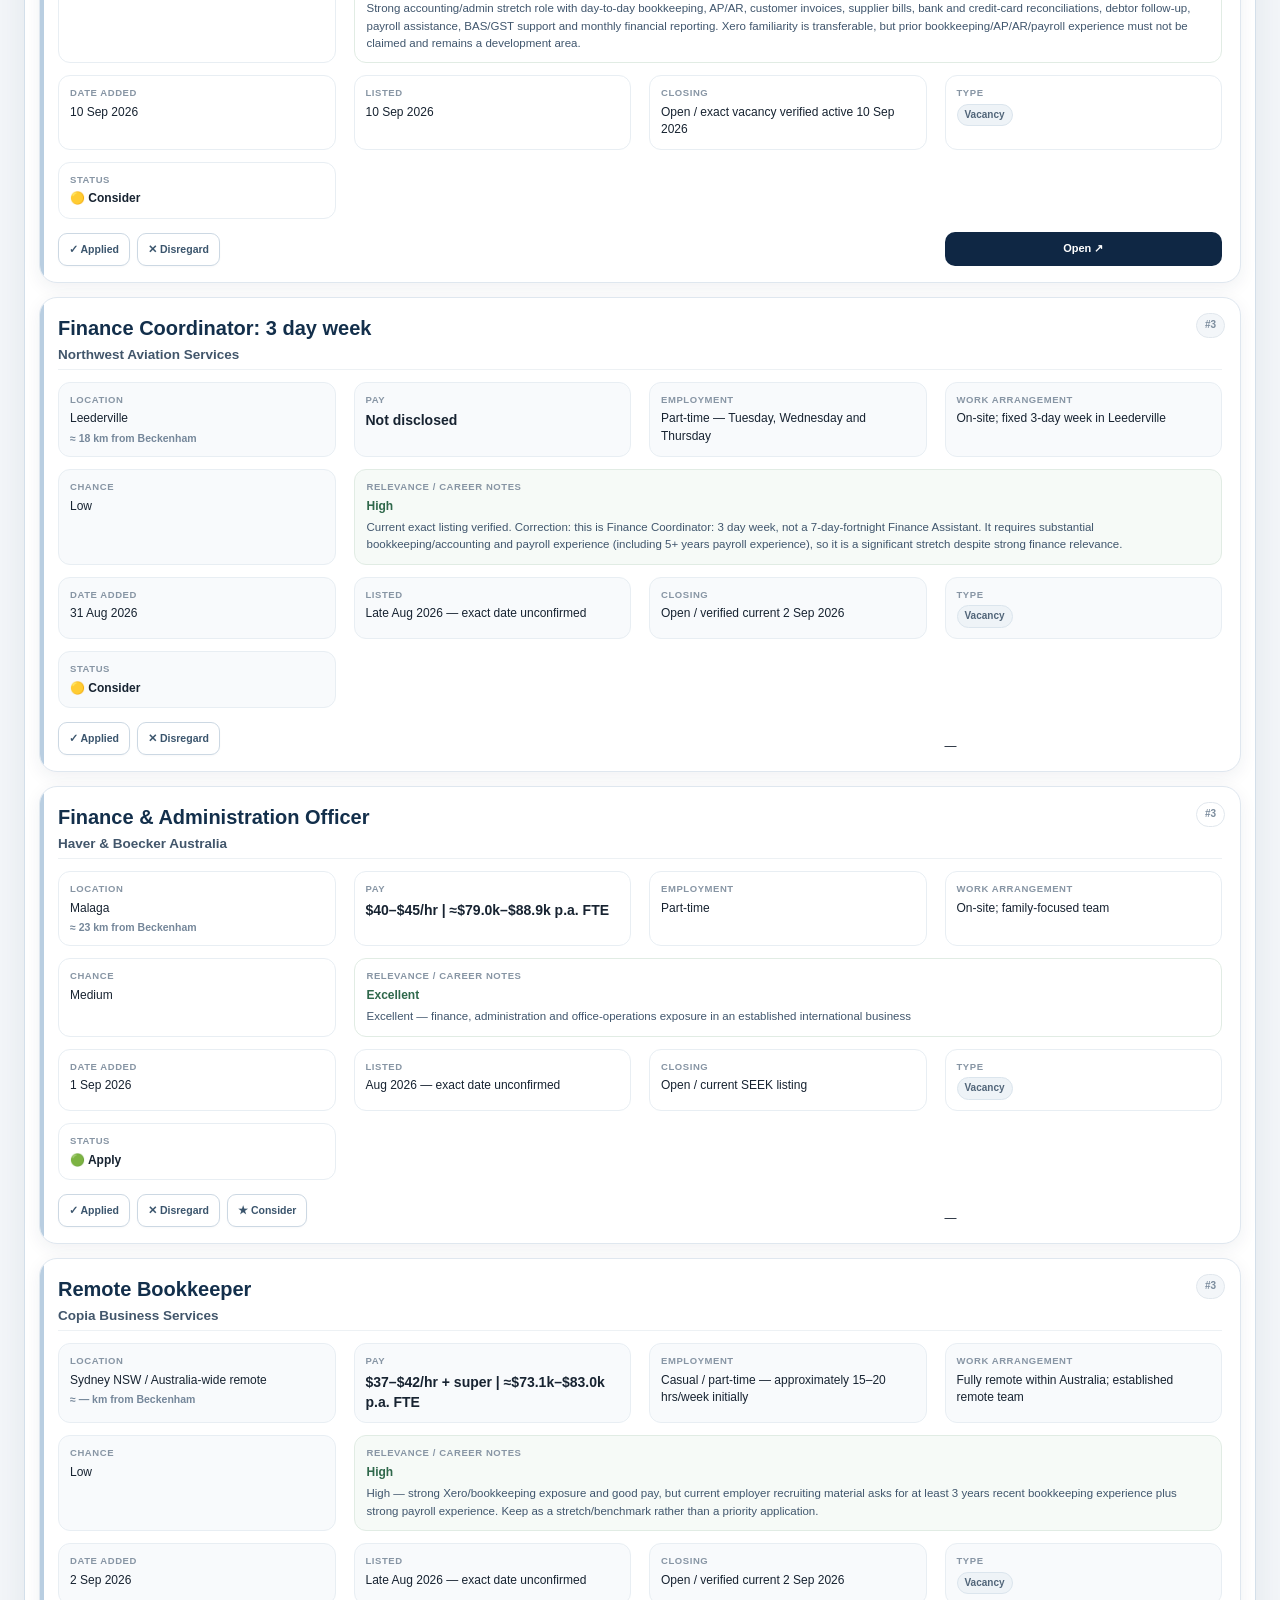
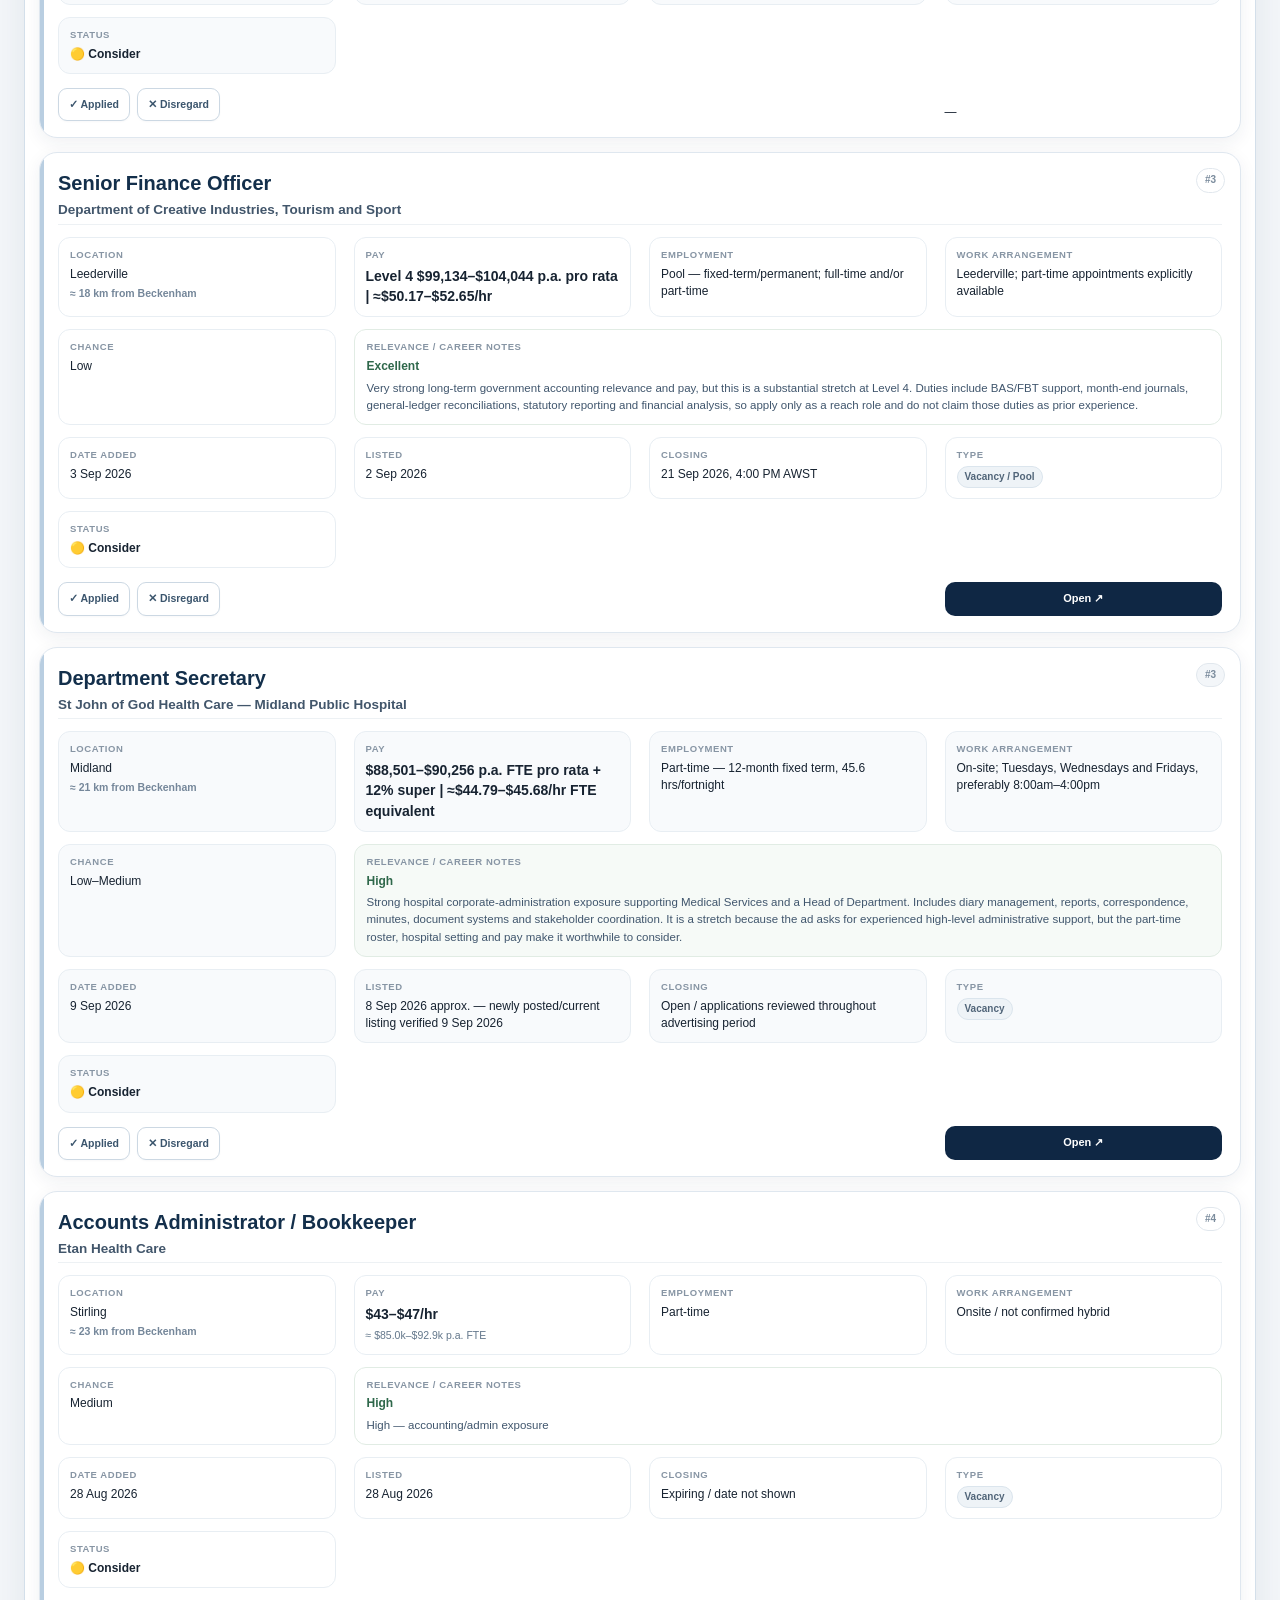
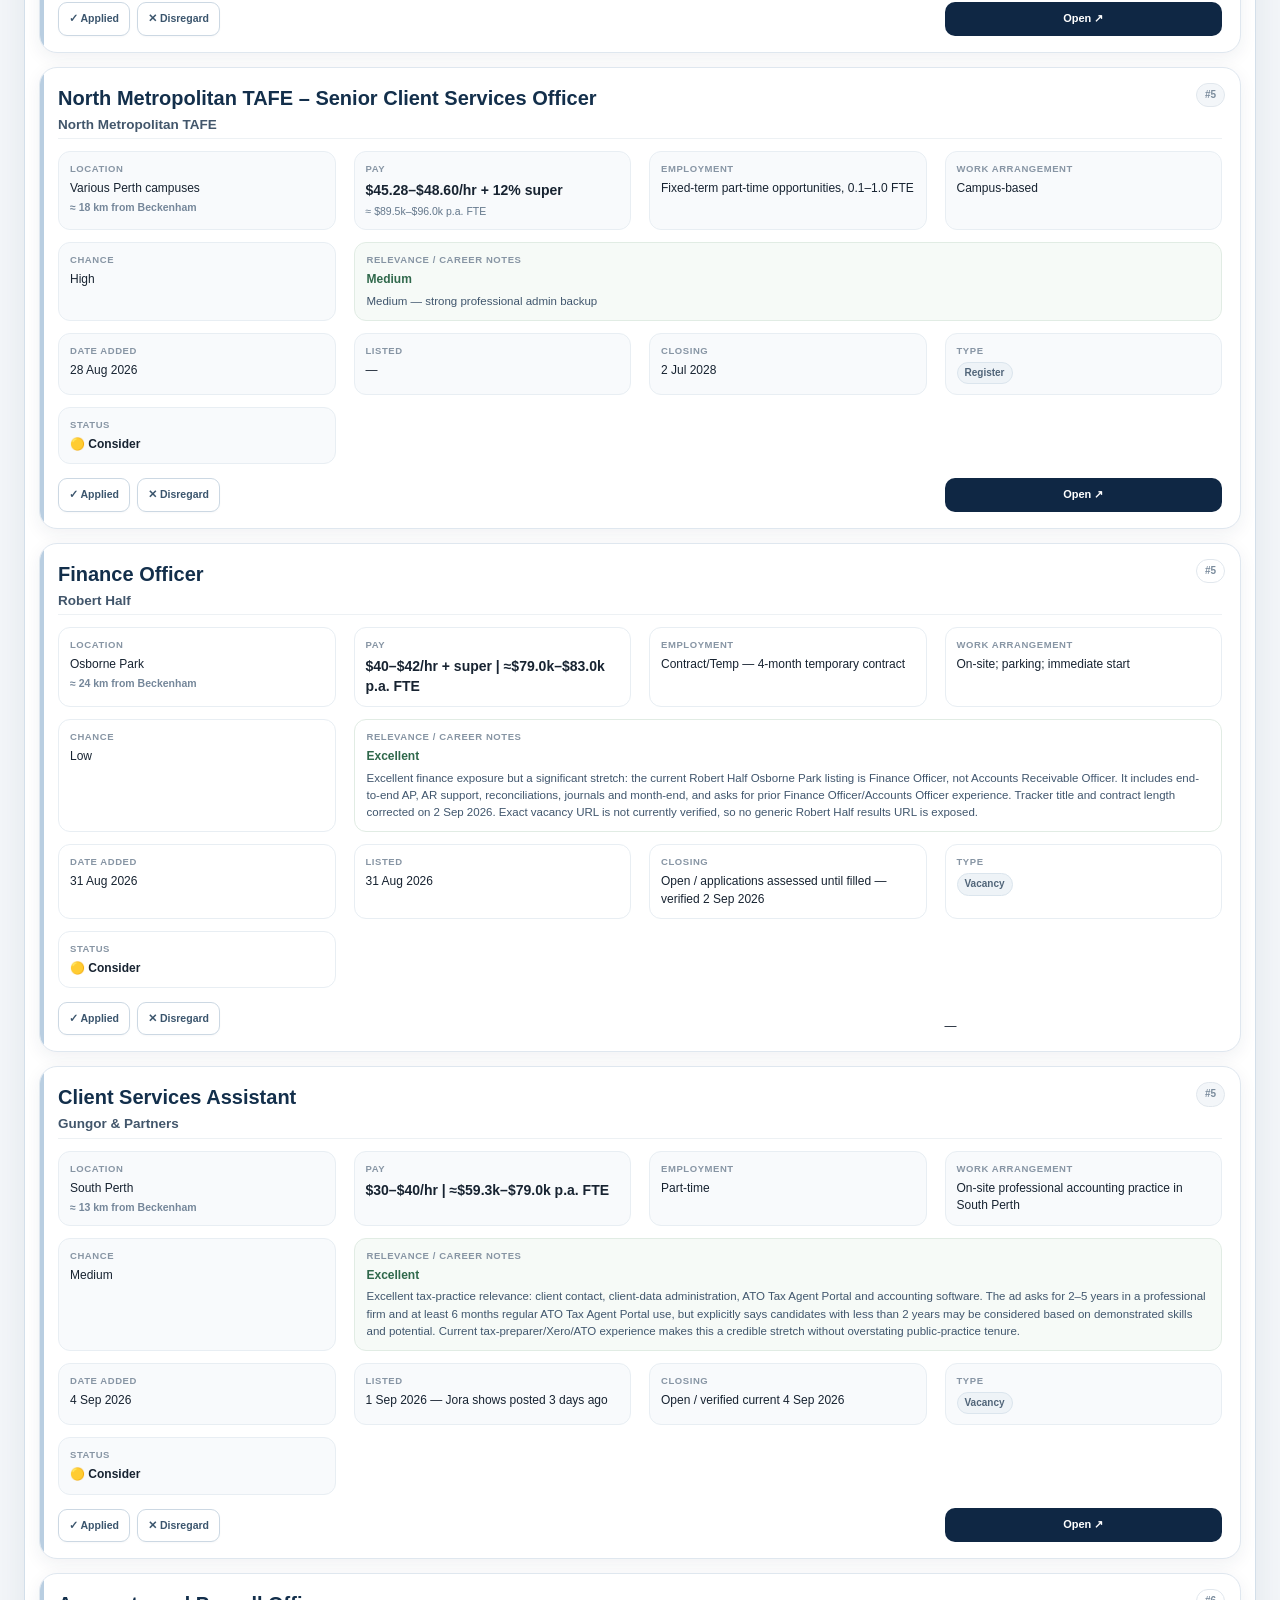
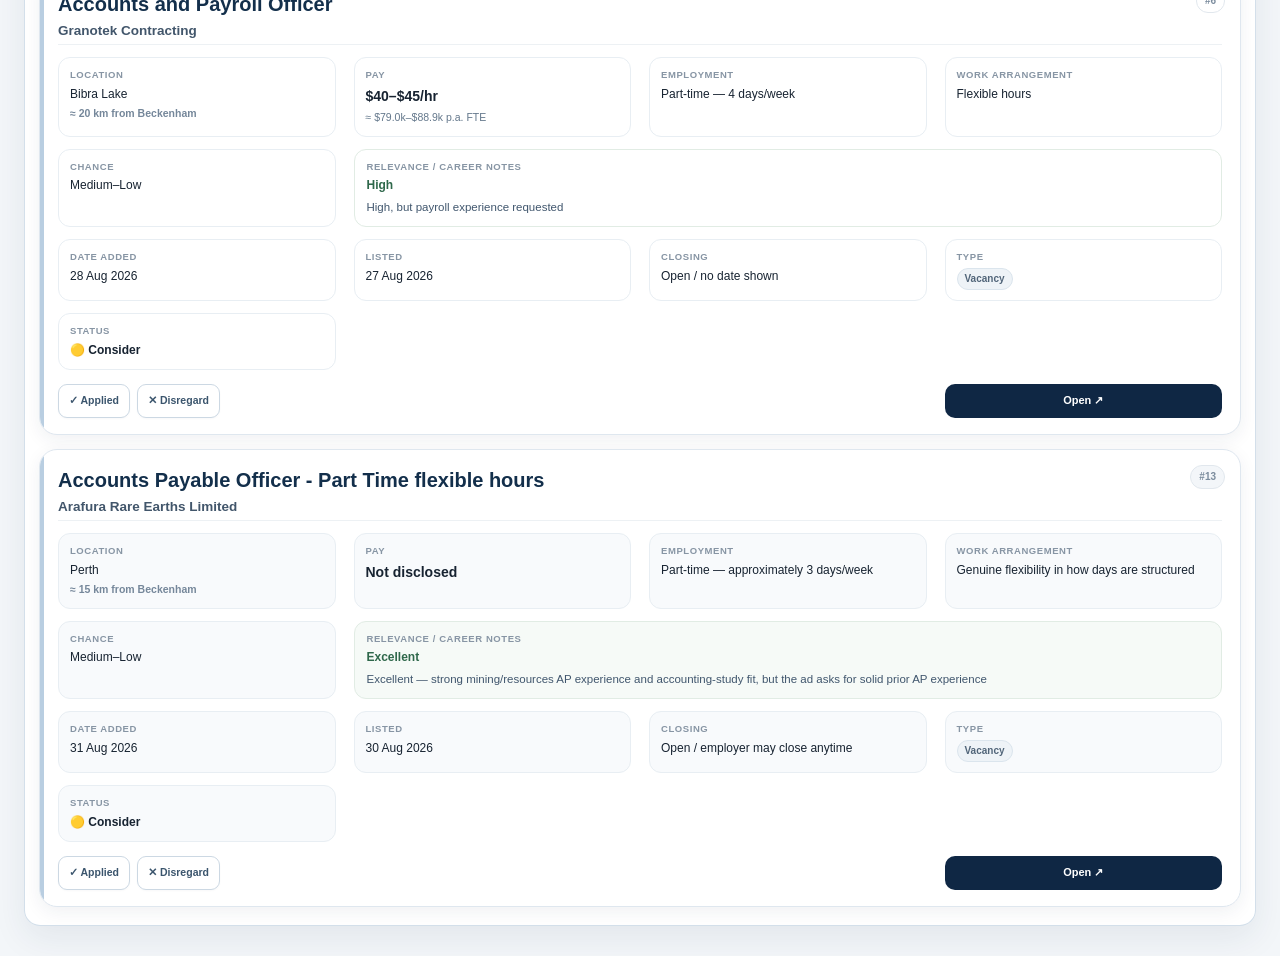
==== commit 6cd8b4ad: "Load 24 Sep application sync" ====
--- a/index.html
+++ b/index.html
@@ -12,42 +12,7 @@
 <link rel="stylesheet" href="cards.css?v=20260904-cardlayout1">
 </head>
 <body>
-<div class="app">
-  <header class="hero">
-    <div class="topbar">
-      <div class="brand">
-        <h1>Main Job Tracker</h1>
-        <div class="updated" id="updated" style="display:none">Starting tracker…</div>
-      </div>
-      <div class="actions">
-        <button class="btn" onclick="clearLocalStatuses()">Clear local status changes</button>
-        <button class="btn download" onclick="downloadExcel()">⬇ Download Excel</button>
-      </div>
-    </div>
-    <nav class="page-switch" aria-label="Tracker pages">
-      <a class="page-link active" href="index.html">Page 1 · Main Jobs</a>
-      <a class="page-link" href="junior.html">Page 2 · Junior / Assistant</a>
-    </nav>
-  </header>
-  <main class="workspace">
-    <div class="tabs" id="tabs"></div>
-    <div class="toolbar">
-      <div class="controls">
-        <input id="search" class="search" placeholder="Search role, employer, location…" oninput="render()">
-        <button class="filter" data-filter="new" onclick="toggleFilter(this)">🆕 NEW only</button>
-        <button class="filter" data-filter="40" onclick="toggleFilter(this)">$40+/hr</button>
-        <button class="filter" data-filter="part" onclick="toggleFilter(this)">Part-time</button>
-        <button class="filter" data-filter="hybrid" onclick="toggleFilter(this)">Hybrid / remote</button>
-        <button class="filter" data-filter="gov" onclick="toggleFilter(this)">Government</button>
-        <button class="filter" data-filter="acct" onclick="toggleFilter(this)">Accounting</button>
-        <button class="filter" data-filter="fin" onclick="toggleFilter(this)">Finance</button>
-        <button class="filter" data-filter="soon" onclick="toggleFilter(this)">Closing soon</button>
-      </div>
-    </div>
-    <div class="summary" id="summary"></div>
-    <div class="tablewrap"><table id="tbl"><tr><td class="empty">Starting tracker…</td></tr></table></div>
-  </main>
-</div>
+<div class="app"><header class="hero"><div class="topbar"><div class="brand"><h1>Main Job Tracker</h1><div class="updated" id="updated" style="display:none">Starting tracker…</div></div><div class="actions"><button class="btn" onclick="clearLocalStatuses()">Clear local status changes</button><button class="btn download" onclick="downloadExcel()">⬇ Download Excel</button></div></div><nav class="page-switch" aria-label="Tracker pages"><a class="page-link active" href="index.html">Page 1 · Main Jobs</a><a class="page-link" href="junior.html">Page 2 · Junior / Assistant</a></nav></header><main class="workspace"><div class="tabs" id="tabs"></div><div class="toolbar"><div class="controls"><input id="search" class="search" placeholder="Search role, employer, location…" oninput="render()"><button class="filter" data-filter="new" onclick="toggleFilter(this)">🆕 NEW only</button><button class="filter" data-filter="40" onclick="toggleFilter(this)">$40+/hr</button><button class="filter" data-filter="part" onclick="toggleFilter(this)">Part-time</button><button class="filter" data-filter="hybrid" onclick="toggleFilter(this)">Hybrid / remote</button><button class="filter" data-filter="gov" onclick="toggleFilter(this)">Government</button><button class="filter" data-filter="acct" onclick="toggleFilter(this)">Accounting</button><button class="filter" data-filter="fin" onclick="toggleFilter(this)">Finance</button><button class="filter" data-filter="soon" onclick="toggleFilter(this)">Closing soon</button></div></div><div class="summary" id="summary"></div><div class="tablewrap"><table id="tbl"><tr><td class="empty">Starting tracker…</td></tr></table></div></main></div>
 <script src="tracker-app.js?v=20260831-ui2"></script>
 <script src="tracker-audit-overrides.js?v=20260902-fullaudit1"></script>
 <script src="tracker-audit-livefix.js?v=20260904-gmailsync1"></script>
@@ -55,7 +20,7 @@
 <script src="tracker-gmail-sync-20260912.js?v=20260912-gmailsync1"></script>
 <script src="tracker-gmail-sync-20260913.js?v=20260913-gmailsync1"></script>
 <script src="tracker-gmail-sync-20260924.js?v=20260924-gmailsync1"></script>
+<script src="tracker-gmail-sync-20260924b.js?v=20260924-gmailsync2"></script>
 <script src="exact-source-policy.js?v=20260904-exact1"></script>
 <script src="dark-mode.js"></script>
-</body>
-</html>+</body></html>
